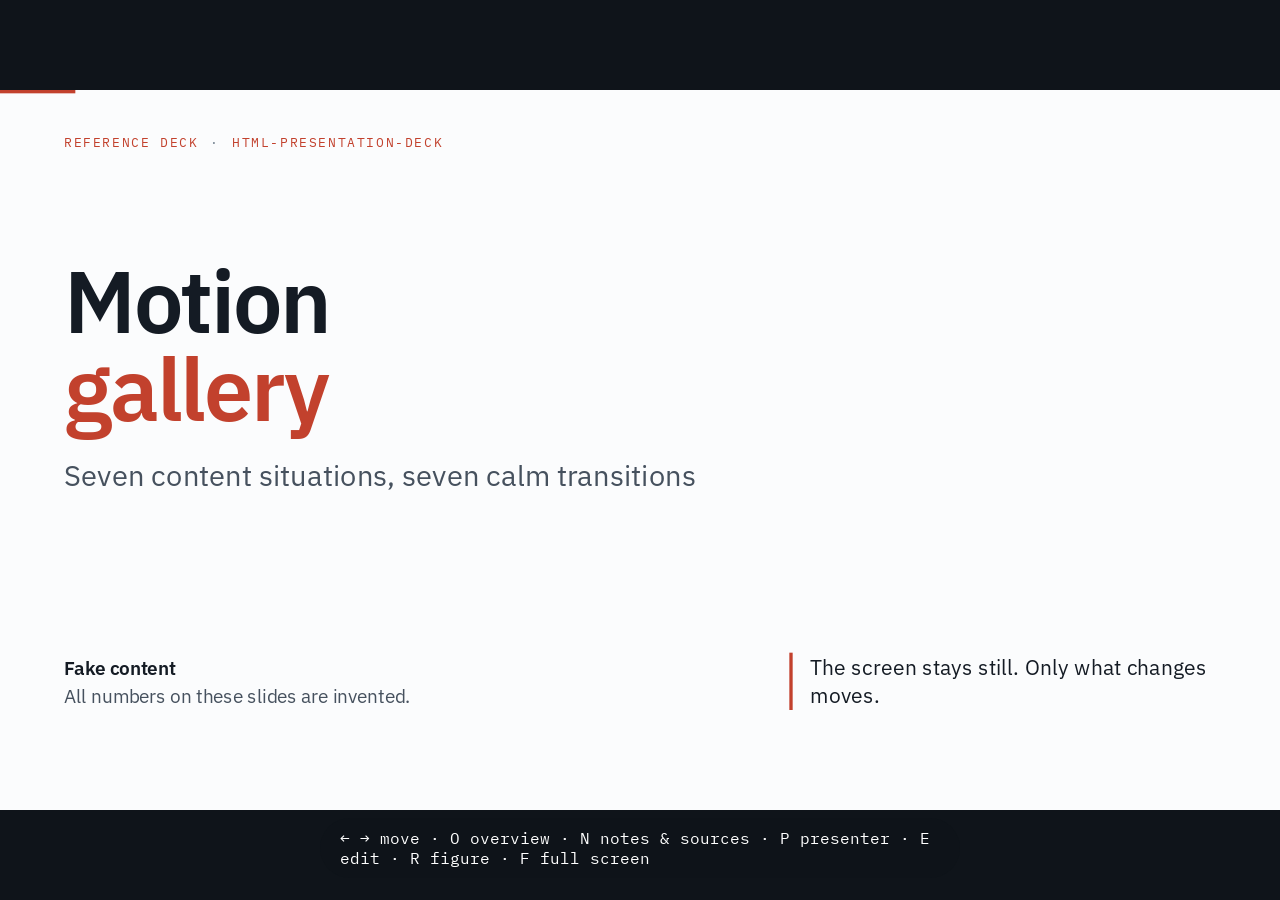
==== assets/gallery/index.html @ 7a429f22 "feat: html-presentation-deck skill" ====
<title>Motion Gallery</title>
<link rel="preconnect" href="https://fonts.googleapis.com">
<link rel="stylesheet" href="https://fonts.googleapis.com/css2?family=Barlow+Condensed:wght@500;600&amp;family=IBM+Plex+Mono:wght@400;500&amp;family=IBM+Plex+Sans:wght@400;500;600;700&amp;display=swap">
<style>
/* Base: tokens, the fixed 1920 × 1080 stage, slide chrome and the house components.
   Colours and fonts are tokens on :root. deck.config.json "tokens" overrides them (domain colours d1–d4). */
:root{
  --paper:#fbfcfd; --ink:#141b24; --ink2:#46515e; --ink3:#7a8794;
  --rule:#d9dfe5; --tint:#f0f3f6; --tint2:#e6ebf0;
  --accent:#c2412d; --accent-soft:#fbe9e5;     /* our work and key messages */
  --amber:#9a5b00; --amber-soft:#f7ebd3;       /* opportunity */
  --ok:#2c7a4b; --ground:#0f141a;
  --d1:#2f67a6; --d2:#6b4aa8; --d3:#d9691c; --d4:#6b7785;   /* domain colours, renamed per deck */
  --academic:var(--d1);
  --sans:"IBM Plex Sans","Helvetica Neue",Arial,"PingFang SC","Microsoft YaHei","Noto Sans SC",sans-serif;
  --mono:"IBM Plex Mono",ui-monospace,Menlo,monospace;
  --num:"Barlow Condensed","IBM Plex Sans",Arial,sans-serif;
  color-scheme:light;
}
*{box-sizing:border-box}
html,body{height:100%;margin:0;padding:0}
body{background:var(--ground);color:var(--ink);font-family:var(--sans);overflow:hidden}
button{font:inherit;color:inherit}
:focus-visible{outline:3px solid var(--accent);outline-offset:2px}
p{margin:0}

#viewport{position:fixed;inset:0;display:flex;flex-direction:row}
#stageWrap{position:relative;flex:1 1 auto;min-width:0;min-height:0;overflow:hidden}
#stage{position:absolute;left:0;top:0;width:1920px;height:1080px;background:var(--paper);transform-origin:0 0;overflow:hidden}

/* ---------- slide chrome: kick, title, sub, body, footer ---------- */
.slide{position:absolute;inset:0;padding:64px 96px 0;display:none;flex-direction:column}
.slide.on{display:flex}
.kick{font-family:var(--mono);font-size:20px;letter-spacing:.12em;text-transform:uppercase;color:var(--accent);display:flex;gap:18px;align-items:center;height:28px}
.kick i{font-style:normal;color:var(--ink3)}
.pg{position:absolute;right:96px;top:64px;font-family:var(--mono);font-size:20px;color:var(--ink3);letter-spacing:.06em}
h2.ttl{font-size:60px;line-height:1.08;font-weight:600;letter-spacing:-.012em;margin:18px 0 0;max-width:1560px;text-wrap:balance}
.sub{font-size:28px;line-height:1.4;color:var(--ink2);margin:14px 0 0;max-width:1500px}
.body{flex:1 1 auto;min-height:0;position:relative;margin-top:28px;margin-bottom:84px}
.body.with-take{margin-bottom:220px}
.src{position:absolute;left:96px;right:96px;bottom:34px;font-family:var(--mono);font-size:16px;line-height:1.45;color:var(--ink3);display:flex;gap:10px 18px;flex-wrap:wrap;align-items:baseline}
.src b{font-weight:500;color:var(--ink2)}
.progress{position:absolute;left:0;top:0;height:5px;background:var(--accent);width:0;transition:width .25s}

/* evidence tags: p primary, a academic, m media or company claim, i inference, v to verify, n internal */
.ev{font-family:var(--mono);font-size:14px;letter-spacing:.04em;text-transform:uppercase;padding:1px 8px;border:1.5px solid currentColor;border-radius:99px;white-space:nowrap}
.ev.p{color:var(--ink)} .ev.a{color:var(--academic)} .ev.m{color:var(--ink3)} .ev.i{color:var(--ink2);border-style:dashed} .ev.v{color:var(--amber)} .ev.n{color:var(--ink3);border-style:dotted}

/* ---------- type helpers ---------- */
.t-mono{font-family:var(--mono)}
.num{font-family:var(--num);font-weight:600;font-variant-numeric:tabular-nums}
.hl{color:var(--accent)}
.mut{color:var(--ink2)}
.lead{font-size:32px;line-height:1.38}
.body-l{font-size:28px;line-height:1.4}
.body-m{font-size:24px;line-height:1.42}
.body-s{font-size:21px;line-height:1.4}
.label{font-family:var(--mono);font-size:17px;letter-spacing:.1em;text-transform:uppercase;color:var(--ink3)}
.ste{margin:6px 0 0;padding-left:1.15em;font-size:24px;line-height:1.32;display:flex;flex-direction:column;gap:6px}
.ste li::marker{color:var(--ink3)}

/* ---------- simple blocks ---------- */
.card{background:#fff;border:1.5px solid var(--rule);border-radius:10px;padding:24px 28px}
.card.flat{background:var(--tint);border-color:transparent}
.gapnote{border:2px dashed var(--accent);background:var(--accent-soft);border-radius:10px;padding:16px 24px;font-size:23px;line-height:1.4}
.gapnote b{color:var(--accent);font-family:var(--mono);font-size:17px;letter-spacing:.1em;text-transform:uppercase;margin-right:12px}
.pill{display:inline-block;font-family:var(--mono);font-size:16px;letter-spacing:.06em;padding:3px 12px;border-radius:99px;background:var(--tint2);color:var(--ink2);white-space:nowrap}
.pill.red{background:var(--accent-soft);color:var(--accent)}
.grid2{display:grid;grid-template-columns:1fr 1fr;gap:32px}
.grid3{display:grid;grid-template-columns:repeat(3,1fr);gap:28px}
.fill{height:100%}

/* ---------- title slide ---------- */
.s-title{padding-top:0}
.s-title .kick{position:absolute;left:96px;top:64px}
.s-title .main{position:absolute;left:96px;top:250px;width:1500px}
.s-title h1{font-size:132px;line-height:1.0;font-weight:600;letter-spacing:-.025em;margin:0}
.s-title h1 span{color:var(--accent)}
.s-title .tag{font-size:44px;line-height:1.25;color:var(--ink2);margin-top:36px;max-width:1300px}
.s-title .who{position:absolute;left:96px;bottom:150px;font-size:28px;line-height:1.5}
.s-title .who b{font-weight:600}
.s-title .pull{position:absolute;right:96px;bottom:150px;width:640px;font-size:32px;line-height:1.35;border-left:5px solid var(--accent);padding-left:26px}

/* ---------- argument + route (slide 2 pattern) ---------- */
.argue{width:830px}
.argue ol{margin:0;padding:0;display:flex;flex-direction:column;gap:56px}
.argue li{list-style:none;display:grid;grid-template-columns:70px 1fr;gap:22px;align-items:start;font-size:40px;line-height:1.3}
.argue .n{font-family:var(--num);font-size:84px;font-weight:600;line-height:.9;color:var(--accent)}
.route{position:absolute;right:0;top:0;width:800px;display:flex;flex-direction:column;gap:18px}
.grp{position:relative;border-left:2px solid var(--rule)}
.grp .g-l{position:absolute;left:30px;top:-2px;font-family:var(--mono);font-size:15px;letter-spacing:.14em;text-transform:uppercase;color:var(--ink3)}
.act{position:relative;padding:10px 0 10px 30px}
.grp .g-l + .act{padding-top:28px}
.act::before{content:"";position:absolute;left:-9px;top:20px;width:16px;height:16px;border-radius:50%;background:var(--paper);border:3px solid var(--ink)}
.grp .g-l + .act::before{top:38px}
.act .a-h{font-size:32px;font-weight:600;display:flex;gap:16px;align-items:baseline}
.act .a-h em{font-style:normal;font-family:var(--mono);font-size:18px;color:var(--ink3);letter-spacing:.06em;font-weight:400}
.act .a-d{font-size:23px;color:var(--ink2);margin-top:4px;line-height:1.35}
.grp.our{border-left:4px solid var(--accent)}
.grp.our .g-l{color:var(--accent)}
.grp.our .act::before{left:-11px;border-color:var(--accent);background:var(--accent)}

/* ---------- embed frames ---------- */
.frame{position:absolute;inset:0;border:1.5px solid var(--rule);border-radius:10px;overflow:hidden;background:#fff}
.frame iframe{width:100%;height:100%;border:0;display:block;background:#fff}
.frame .loading{position:absolute;inset:0;display:grid;place-items:center;font-family:var(--mono);font-size:22px;color:var(--ink3)}
.frame .loading a{color:var(--accent)}
.tabs{display:flex;border:1.5px solid var(--ink);border-radius:8px;overflow:hidden;width:max-content}
.tabs button{background:transparent;border:0;padding:8px 22px;font-size:21px;cursor:pointer}
.tabs button[aria-pressed="true"]{background:var(--ink);color:#fff}

/* ---------- columns and break cards: finding (white) above our work (red) ---------- */
.brk{width:44px;height:44px;border-radius:50%;background:var(--accent);color:#fff;font-weight:600;font-size:26px;display:inline-grid;place-items:center;flex:none;font-family:var(--sans)}
.col{background:#fff;border:1.5px solid var(--rule);border-radius:12px;padding:30px 32px;display:flex;flex-direction:column;gap:18px}
.col h3{margin:0;font-size:38px;font-weight:600;display:flex;gap:16px;align-items:center}
.bk{display:flex;flex-direction:column;border-radius:12px;overflow:hidden;border:1.5px solid var(--rule);background:#fff;min-height:0}
.bk-top{padding:24px 28px;flex:1 1 auto;display:flex;flex-direction:column;gap:14px}
.bk-top h3{margin:0;font-size:38px;font-weight:600;display:flex;gap:16px;align-items:center}
.bk-top p{font-size:26px;line-height:1.36}
.bk-top p.mut{font-size:23px}
.bk-our{padding:20px 28px 24px;background:var(--accent-soft);border-top:3px solid var(--accent);display:flex;flex-direction:column;gap:8px}
.bk-our .tag{font-family:var(--mono);font-size:17px;letter-spacing:.12em;text-transform:uppercase;color:var(--accent);font-weight:500}
.bk-our h4{margin:0;font-size:32px;font-weight:600;line-height:1.15}
.bk-our p{font-size:25px;line-height:1.35}
.bk.main{border:3px solid var(--accent)}
.bk.main .bk-our{background:var(--accent);color:#fff}
.bk.main .bk-our .tag{color:#ffd6cc}
.bk.opp .bk-our{background:var(--amber-soft);border-top-color:var(--amber)}
.bk.opp .bk-our .tag{color:var(--amber)}

/* ---------- Motivation / Measures / Opportunity cards ---------- */
.qd{display:grid;grid-template-columns:810px 1fr;gap:36px}
.qd-left,.qd-right{display:flex;flex-direction:column;gap:14px;min-width:0}
.ly{display:grid;grid-template-columns:170px 1fr;border-radius:12px;overflow:hidden;border:1.5px solid var(--rule)}
.ly-h{padding:16px 18px;font-family:var(--mono);font-size:19px;letter-spacing:.12em;text-transform:uppercase;font-weight:500;display:flex;flex-direction:column;justify-content:center;gap:8px;line-height:1.2}
.ly-h small{font-size:13px;letter-spacing:.1em;background:#fff;color:var(--accent);border-radius:99px;padding:2px 9px;width:max-content}
.ly-c{padding:12px 22px;font-size:24px;line-height:1.3}
.ly-c ul,.ly-c ol{margin:0;padding-left:1.15em;display:flex;flex-direction:column;gap:7px}
.ly-c li::marker{color:var(--ink3)}
.ly.mot .ly-h{background:var(--ink2);color:#fff}
.ly.mot .ly-c{background:#fff}
.ly.mea{border:3px solid var(--accent);flex:1.25}
.ly.mea .ly-h{background:var(--accent);color:#fff}
.ly.mea .ly-c{background:var(--accent-soft)}
.ly.mea .ly-c li::marker{color:var(--accent);font-weight:700}
.ly.opp .ly-h{background:var(--amber);color:#fff}
.ly.opp .ly-c{background:var(--amber-soft)}
.ly.mot,.ly.opp{flex:1}
.inf{font-style:normal;font-family:var(--mono);font-size:14px;color:var(--ink3);border:1.5px dashed var(--ink3);border-radius:99px;padding:0 8px;margin-left:4px;white-space:nowrap}

/* ---------- chain and timeline ---------- */
.chain{display:flex;align-items:stretch;gap:8px}
.chain span{flex:1;background:#fff;border:2px solid var(--ink);border-radius:10px;padding:8px 12px;font-size:21px;font-weight:600;line-height:1.2;display:flex;flex-direction:column;justify-content:center;text-align:center}
.chain span small{display:block;font-size:15px;font-weight:400;color:var(--ink2);margin-top:3px;font-family:var(--mono)}
.chain span.hot{border-color:var(--accent);background:var(--accent-soft)}
.chain i{font-style:normal;align-self:center;font-size:28px;color:var(--ink2)}
.tline{position:relative;display:grid;grid-template-columns:repeat(4,1fr);gap:24px;padding-top:30px}
.tline::before{content:"";position:absolute;left:0;right:0;top:11px;height:4px;background:var(--rule)}
.tl-i{position:relative;font-size:22px;line-height:1.3;color:var(--ink2)}
.tl-i::before{content:"";position:absolute;left:0;top:-27px;width:20px;height:20px;border-radius:50%;background:#fff;border:4px solid var(--ink)}
.tl-i b{display:block;font-family:var(--num);font-size:34px;font-weight:600;color:var(--ink);line-height:1.1;margin-bottom:2px}
.tl-i.hot::before{background:var(--accent);border-color:var(--accent)}
.tl-i.hot b{color:var(--accent)}

/* ---------- conclusion callout: large type on a light red field, never a dark bar ---------- */
.take{position:absolute;left:96px;right:96px;bottom:78px;display:grid;grid-template-columns:190px 1fr;gap:30px;align-items:center;background:var(--accent-soft);border-left:12px solid var(--accent);border-radius:0 14px 14px 0;padding:20px 40px 22px 34px;z-index:3}
.take .tk-l{font-family:var(--mono);font-size:19px;letter-spacing:.12em;text-transform:uppercase;color:var(--accent);font-weight:500;line-height:1.3}
.take p{font-size:39px;line-height:1.24;font-weight:600;color:var(--ink);letter-spacing:-.005em}
.take p b{color:var(--accent);font-weight:700}
.take .tk-s{display:block;font-size:25px;font-weight:400;color:var(--ink2);margin-top:6px;line-height:1.3}

/* ---------- SVG text: an inherited default, so fill and font-family attributes on elements still win ---------- */
svg{font-family:var(--sans);fill:var(--ink)}
svg .m{font-family:var(--mono)}
svg .mut{fill:var(--ink2)} svg .mut3{fill:var(--ink3)}

/* ---------- part header: the band an overview card turns into (morph), on each slide of a series ---------- */
.part-head{display:flex;align-items:center;gap:22px;margin-top:18px;padding:16px 26px;border-radius:12px;background:var(--accent);color:#fff;max-width:1560px}
.part-head b{font-family:var(--num);font-size:56px;line-height:1;font-weight:600}
.part-head span{font-size:40px;line-height:1.15;font-weight:600}
.part-head.opp{background:var(--amber)}
.done-chip{display:inline-block;font-family:var(--mono);font-size:16px;letter-spacing:.06em;background:var(--ok);color:#fff;border-radius:99px;padding:4px 14px;width:max-content}

:root{--d1:#2f67a6;--d2:#6b4aa8;--d3:#d9691c;--d4:#6b7785;}
/* Chrome outside the slides: toolbar, notes and sources panel, reference-figure viewer, overview, key hint. */
.dctl{position:fixed;right:18px;bottom:14px;display:flex;gap:6px;opacity:.0;transition:opacity .2s;z-index:50}
body:hover .dctl,.dctl:focus-within{opacity:.9}
body:has(#notes.open) .dctl{right:calc(min(560px,42vw) + 18px)}
.dctl button{white-space:nowrap;background:rgba(15,20,26,.86);color:#fff;border:1px solid rgba(255,255,255,.25);border-radius:8px;padding:7px 12px;font-size:15px;font-family:var(--mono);cursor:pointer}
.dctl button:hover{background:#000}
/* Notes and sources panel: docked on the right, the stage shrinks to fit */
#notes{flex:0 0 auto;width:0;overflow:hidden;background:#10161d;color:#e8edf2}
#notes.open{width:min(560px,42vw);border-left:3px solid var(--accent)}
#notes .in{width:min(560px,42vw);height:100%;overflow:auto;padding:22px 26px 32px;font-size:16px;line-height:1.5}
.np-h{display:flex;gap:14px;justify-content:space-between;align-items:flex-start}
.np-t{display:flex;flex-direction:column;gap:6px;min-width:0}
.np-n{font-family:var(--mono);font-size:13px;letter-spacing:.12em;color:#ff9b88}
.np-t b{font-size:20px;line-height:1.3;font-weight:600;color:#fff}
.np-x{flex:none;background:transparent;border:1px solid #3a4856;border-radius:8px;color:#c5d0da;font:inherit;font-size:13px;padding:4px 10px;cursor:pointer}
.np-x:hover{border-color:#8fa0b0;color:#fff}
.np-meta{font-family:var(--mono);font-size:13px;color:#9fb0c0;margin:10px 0 4px}
.np-sec{font-family:var(--mono);font-size:12px;font-weight:500;letter-spacing:.16em;text-transform:uppercase;color:#9fb0c0;margin:24px 0 8px;display:flex;align-items:center;gap:10px}
.np-sec:after{content:"";flex:1;height:1px;background:#26313c}
.np-say{margin:16px 0 0;padding:12px 16px 12px 18px;background:#2a1a18;border-left:4px solid var(--accent);border-radius:0 10px 10px 0}
.np-say.land{margin-top:18px}
.np-lab{font-family:var(--mono);font-size:12px;letter-spacing:.16em;text-transform:uppercase;color:#ff9b88}
.np-say p{margin:4px 0 0;font-size:19px;line-height:1.45;color:#ffe3dd;font-weight:500}
.np-cue,.np-lim,.np-src{margin:0;padding:0;list-style:none}
.np-cue li{position:relative;padding:0 0 8px 20px}
.np-cue li:before{content:"";position:absolute;left:3px;top:.62em;width:6px;height:6px;border-radius:50%;background:#5f7080}
.np-lim li,.np-src li{display:grid;grid-template-columns:128px 1fr;gap:10px;align-items:baseline;padding:0 0 9px}
.np-ev{display:inline-block;justify-self:start;font-family:var(--mono);font-size:11px;letter-spacing:.06em;text-transform:uppercase;padding:1px 8px;border:1.5px solid currentColor;border-radius:99px;white-space:nowrap;color:#e8edf2}
.np-ev.m{color:#9fb0c0} .np-ev.i{color:#c5d0da;border-style:dashed} .np-ev.v{color:#f0b45a} .np-ev.a{color:#7fb2ea} .np-ev.n{color:#9fb0c0;border-style:dotted}
.np-st{display:flex;flex-direction:column;gap:1px}
.np-st a{color:#fff;text-decoration:underline;text-decoration-color:#5f7080;text-underline-offset:3px}
.np-st a:hover{text-decoration-color:var(--accent);color:#ffd9d1}
.np-st a:after{content:" ↗";color:#9fb0c0;font-size:.9em}
.np-st small{font-size:13px;color:#9fb0c0}
.np-nolink{color:#e8edf2}
.np-figs{display:grid;gap:8px}
.np-fig{display:flex;gap:12px;align-items:center;text-align:left;background:#18212b;border:1px solid #2c3743;border-radius:10px;color:#fff;padding:10px 14px;cursor:pointer;font:inherit}
.np-fig:hover{border-color:var(--accent);background:#1f2a36}
.np-fi{flex:none;width:34px;height:34px;display:grid;place-items:center;border-radius:8px;background:#2a1a18;color:#ff9b88;font-size:18px}
.np-ft{display:flex;flex-direction:column;gap:1px;min-width:0}
.np-ft b{font-weight:600;font-size:16px}
.np-ft small{font-size:13px;color:#9fb0c0}
.np-none{margin:0;color:#9fb0c0;font-size:15px}
.np-keys{margin:26px 0 0;font-family:var(--mono);font-size:12px;color:#7d8e9e;line-height:1.7}
@media (max-width:900px){#notes.open{position:fixed;top:0;right:0;bottom:0;width:min(94vw,520px);z-index:70} #notes .in{width:100%}}

/* Reference-figure viewer */
#viewer{position:fixed;inset:0;z-index:90;background:rgba(10,14,19,.975);display:flex;flex-direction:column}
#viewer[hidden]{display:none}
.vw-bar{flex:none;display:flex;justify-content:space-between;align-items:center;gap:20px;padding:12px 22px;border-bottom:1px solid #26313c;color:#e8edf2}
.vw-t{display:flex;flex-wrap:wrap;gap:4px 16px;align-items:baseline;min-width:0}
.vw-k{font-family:var(--mono);font-size:12px;letter-spacing:.16em;text-transform:uppercase;color:#ff9b88}
.vw-name{font-size:19px;font-weight:600;color:#fff}
.vw-desc{font-size:14px;color:#9fb0c0}
.vw-btns{display:flex;gap:8px;align-items:center;flex:none}
.vw-btns button,.vw-open{background:transparent;border:1px solid #3a4856;border-radius:8px;color:#c5d0da;font:inherit;font-size:14px;padding:5px 12px;cursor:pointer;text-decoration:none}
.vw-btns button:hover,.vw-open:hover{border-color:#8fa0b0;color:#fff}
.vw-btns [hidden]{display:none}
.vw-n{font-family:var(--mono);font-size:13px;color:#9fb0c0;min-width:42px;text-align:center}
.vw-stage{flex:1 1 auto;min-height:0;display:grid;place-items:center;overflow:hidden;padding:20px}
.vw-card{position:relative;background:#fff;border-radius:12px;overflow:hidden;color:var(--ink)}
.vw-card.embed{width:100%;height:100%}
.vw-fig{width:1200px;padding:32px 36px 28px;background:#fff;color:var(--ink);font-family:var(--sans)}
.vw-fig svg{display:block;font-family:var(--sans)}
.vw-fig svg .m{font-family:var(--mono)}
.vw-fig svg .num{font-family:var(--num)}
.vw-miss{padding:40px;font-size:20px;color:var(--ink2)}
/* backup table figure */
.fig-html{display:flex;flex-direction:column;gap:18px}
.fh-top{display:flex;gap:18px;align-items:center}
.fh-sub{font-family:var(--mono);font-size:16px;color:var(--ink3)}
.ptab{width:100%;border-collapse:collapse;font-size:20px;line-height:1.4}
.ptab th,.ptab td{text-align:left;vertical-align:top;padding:12px 14px;border-bottom:1.5px solid var(--rule)}
.ptab thead th{font-family:var(--mono);font-size:15px;font-weight:500;letter-spacing:.1em;text-transform:uppercase;color:var(--ink3);border-bottom:2px solid var(--ink)}
.ptab tbody th{font-weight:600;white-space:nowrap;width:210px}


.ptab tbody tr:last-child th,.ptab tbody tr:last-child td{border-bottom:0}

#overview{position:fixed;inset:0;background:rgba(15,20,26,.97);z-index:80;display:none;overflow:auto;padding:40px 56px}
#overview.open{display:block}
#overview h3{font-family:var(--mono);color:#9fb0c0;font-weight:400;font-size:15px;letter-spacing:.12em;text-transform:uppercase;margin:0 0 18px}
#overview .grid{display:grid;grid-template-columns:repeat(auto-fill,minmax(300px,1fr));gap:14px}
#overview button{text-align:left;background:#18212b;border:1px solid #2c3743;border-radius:10px;color:#fff;padding:14px 16px;cursor:pointer;display:grid;gap:6px;min-height:118px;align-content:start}
#overview button:hover,#overview button.cur{border-color:var(--accent);background:#1f2a36}
#overview .n{font-family:var(--num);font-size:30px;color:#ff9b88;line-height:1}
#overview .a{font-family:var(--mono);font-size:13px;color:#9fb0c0;letter-spacing:.08em;text-transform:uppercase}
#overview .t{font-size:17px;line-height:1.3}
#overview .f{font-family:var(--mono);font-size:12px;letter-spacing:.08em;color:#ff9b88;margin-top:2px}
#hint{position:fixed;left:50%;bottom:22px;transform:translateX(-50%);background:rgba(15,20,26,.92);color:#fff;font-family:var(--mono);font-size:16px;padding:10px 20px;border-radius:99px;z-index:60;transition:opacity .6s;pointer-events:none}

@media (prefers-reduced-motion:reduce){.progress,.dctl{transition:none}}

/* Edit mode (editor.js): words only, the layout stays */
body.editing [contenteditable]{outline:1.5px dashed rgba(194,65,45,.45);outline-offset:3px;cursor:text;border-radius:2px}
body.editing [contenteditable]:hover{outline-color:var(--accent)}
body.editing [contenteditable]:focus{outline:2.5px solid var(--accent);background:rgba(255,255,255,.75)}
body.editing #notes [contenteditable]{outline-color:rgba(255,155,136,.45)}
body.editing #notes [contenteditable]:focus{outline-color:#ff9b88;background:rgba(255,255,255,.06)}
body.editing text[data-eid]{cursor:text}
body.editing text[data-eid]:hover{text-decoration:underline dashed;fill:var(--accent)}
body.editing .edited{box-shadow:inset 0 -4px 0 rgba(154,91,0,.35)}
body.editing text.edited{text-decoration:underline}
#edbar{position:fixed;left:50%;top:12px;transform:translateX(-50%);z-index:95;display:flex;gap:12px;align-items:center;background:rgba(15,20,26,.94);color:#fff;font-family:var(--mono);font-size:14px;padding:8px 10px 8px 18px;border-radius:99px;border:1.5px solid var(--accent)}
#edbar[hidden]{display:none}
#edbar b{color:#ff9b88;font-weight:500;letter-spacing:.1em;text-transform:uppercase}
#edbar .ed-where{color:#9fb0c0}
#edbar button{background:transparent;border:1px solid #3a4856;border-radius:99px;color:#e8edf2;font:inherit;padding:4px 12px;cursor:pointer}
#edbar button:hover{border-color:#8fa0b0}
#edbar button[hidden]{display:none}
#edbar .ed-done{background:var(--accent);border-color:var(--accent)}
.ed-svg{position:fixed;z-index:96;font:16px var(--sans);padding:6px 8px;border:2px solid var(--accent);border-radius:6px;background:#fff;color:var(--ink);box-shadow:0 8px 24px rgba(0,0,0,.2)}

/* Motion: builds (anim.js), zoom details (anim.js) and the camera tour (tour.js). */

/* ---------- builds: an element with data-b="n" is hidden until step n; .b-instant skips the motion ---------- */
.has-b [data-b]{transition:opacity .5s ease,transform .6s cubic-bezier(.2,.7,.2,1);transition-delay:var(--d,0s)}
.has-b [data-b]:not(.in){opacity:0;transform:translateY(28px);pointer-events:none}
.has-b [data-b][data-fx=left]:not(.in){transform:translateX(-70px)}
.has-b [data-b][data-fx=right]:not(.in){transform:translateX(70px)}
.has-b [data-b][data-fx=push]:not(.in){transform:translateY(90px)}
.has-b [data-b][data-fx=zoom]:not(.in){transform:scale(.9)}
.has-b [data-b][data-fx=fade]:not(.in){transform:none}
.b-instant [data-b],.b-instant [data-b] *,.b-instant *::before,.b-instant *::after{transition:none!important}
.bdots{position:absolute;right:96px;top:100px;display:flex;gap:8px}
.bdots i{width:11px;height:11px;border-radius:50%;border:2px solid var(--ink3)}
.bdots i.on{background:var(--accent);border-color:var(--accent)}
/* Children of a build enter one after another: put class "stagger" on the build element. */
.has-b .stagger>*{transition:opacity .35s ease,transform .4s ease}
.has-b .stagger:not(.in)>*{opacity:0;transform:translateX(-18px)}
.stagger>:nth-child(1){transition-delay:.2s} .stagger>:nth-child(2){transition-delay:.35s} .stagger>:nth-child(3){transition-delay:.5s}
.stagger>:nth-child(4){transition-delay:.65s} .stagger>:nth-child(5){transition-delay:.8s} .stagger>:nth-child(6){transition-delay:.95s}

/* ---------- zoom details: data-zoom="templateId" on a card opens the template in a card that grows out of it ---------- */
[data-zoom]{position:relative;cursor:zoom-in;transition:border-color .2s,transform .2s}
[data-zoom]:hover{transform:translateY(-3px)}
.zchip{position:absolute;right:18px;top:18px;font-family:var(--mono);font-size:15px;letter-spacing:.08em;text-transform:uppercase;color:var(--ink3);border:1.5px solid var(--rule);border-radius:99px;padding:2px 10px;background:#fff}
[data-zoom]:hover .zchip{color:var(--accent);border-color:var(--accent)}
.zl{position:absolute;inset:0;z-index:40}
.zl-bg{position:absolute;inset:0;background:rgba(251,252,253,.84);opacity:0;transition:opacity .35s}
.zl.open .zl-bg{opacity:1}
.zl-card{position:absolute;background:#fff;border:3px solid var(--accent);border-radius:16px;overflow:hidden;transform-origin:0 0;transition:transform .5s cubic-bezier(.2,.7,.2,1);box-shadow:0 30px 90px rgba(20,27,36,.18)}
.zl-in{position:relative;height:100%;opacity:0;transition:opacity .2s}
.zl.open .zl-in{opacity:1;transition:opacity .3s .28s}
.zl-x{position:absolute;right:28px;top:26px;font-family:var(--mono);font-size:17px;background:#fff;border:1.5px solid var(--ink3);border-radius:8px;padding:5px 14px;cursor:pointer;color:var(--ink2)}
.zl-x:hover{border-color:var(--ink);color:var(--ink)}
/* the detail page inside the card */
.zd{height:100%;display:flex;flex-direction:column;gap:26px;padding:36px 48px 32px}
.zd-h{display:flex;align-items:center;gap:20px;padding-right:180px}
.zd-h h3{margin:0;font-size:44px;font-weight:600;letter-spacing:-.01em}
.zd-g{display:grid;grid-template-columns:1fr 1fr 1.1fr;gap:22px;flex:1 1 auto;min-height:0}
.zd-g>div{border-radius:12px;border:1.5px solid var(--rule);padding:18px 22px;display:flex;flex-direction:column;gap:10px}
.zd-g p{font-size:26px;line-height:1.36}
.zd-g .miss{border:2px dashed var(--accent)}
.zd-g .our{background:var(--accent-soft);border:2px solid var(--accent)}
.zd-g .our.opp{background:var(--amber-soft);border-color:var(--amber)}
.zt{font-family:var(--mono);font-size:16px;letter-spacing:.12em;text-transform:uppercase;color:var(--ink3);font-weight:500}
.zd-g .miss .zt,.zd-g .our .zt{color:var(--accent)} .zd-g .our.opp .zt{color:var(--amber)}
.zd-f{display:flex;align-items:center;gap:14px;font-family:var(--mono);font-size:16px;color:var(--ink3)}
.zgo{margin-left:auto;font-family:var(--sans);font-size:21px;font-weight:600;background:var(--ink);color:#fff;border:0;border-radius:10px;padding:10px 20px;cursor:pointer;text-decoration:none}
.zgo:hover{background:var(--accent)}

/* ---------- slide transitions (transition.js): both slides stay shown while they cross ---------- */
.slide.tr-leave{display:flex;z-index:1;pointer-events:none}
.slide.tr-enter{z-index:2}

/* ---------- spotlight: data-spot="n" is lit at step n, its siblings dim ---------- */
[data-spot]{transition:opacity .35s ease,filter .35s ease,transform .35s cubic-bezier(.2,.7,.2,1),box-shadow .35s ease}
.spot-dim{opacity:.32;filter:grayscale(.7)}
.spot-on{transform:translateY(-6px);box-shadow:0 0 0 4px var(--accent),0 18px 40px rgba(20,27,36,.12)}
.b-instant [data-spot]{transition:none!important}

/* ---------- progress strip on the slides of a series (data-strip) ---------- */
.strip{position:absolute;top:60px;right:200px;display:flex;gap:6px;margin:0;padding:0;list-style:none;font-family:var(--mono);font-size:16px;letter-spacing:.04em}
.strip li{padding:4px 12px;border-radius:99px;border:1.5px solid var(--rule);color:var(--ink3);background:#fff;white-space:nowrap}
.strip li.done{color:var(--ok);border-color:var(--ok)}
.strip li.done::before{content:"✓ "}
.strip li.now{background:var(--accent);border-color:var(--accent);color:#fff}

/* ---------- camera tour (legacy, it can make people dizzy): an overview slide with data-tour; items data-tour-to ---------- */
.slide.cam{display:flex;will-change:transform,opacity}
.slide.cam-in{background:var(--paper);box-shadow:0 0 0 7px var(--accent);border-radius:6px}
[data-tour-to]{position:relative;transition:opacity .45s ease,box-shadow .45s ease}
.slide[data-tour]:not(.t-all) [data-tour-to].t-done{opacity:.45}
[data-tour-to].t-done::after{content:"✓ Covered";position:absolute;top:-16px;right:20px;font-family:var(--mono);font-size:16px;letter-spacing:.06em;background:var(--ok);color:#fff;border-radius:99px;padding:4px 14px}
[data-tour-to].t-next{box-shadow:0 0 0 4px var(--accent);animation:tpulse 1.4s ease-in-out infinite}
[data-tour-to].t-next::after{content:"Next";position:absolute;top:-16px;right:20px;font-family:var(--mono);font-size:16px;letter-spacing:.06em;background:var(--accent);color:#fff;border-radius:99px;padding:4px 14px}
@keyframes tpulse{50%{box-shadow:0 0 0 10px rgba(194,65,45,.25)}}

@media (prefers-reduced-motion:reduce){
  [data-spot]{transition:none!important}
  .has-b [data-b],.has-b [data-b] *,.zl-card,.zl-bg,.zl-in{transition:none!important}
  [data-tour-to].t-next{animation:none}
}

/* Motion gallery: slide-specific styles (prefix gx-). */
.gx-index{display:flex;flex-direction:column;gap:10px}
.gx-row{display:grid;grid-template-columns:56px 1fr 1fr 150px;gap:20px;align-items:center;padding:12px 20px;background:#fff;border:1.5px solid var(--rule);border-radius:10px}
.gx-row b{font-family:var(--num);font-size:40px;color:var(--accent);line-height:1}
.gx-row span{font-size:25px;font-weight:600;line-height:1.25}
.gx-row em{font-style:normal;font-size:22px;color:var(--ink2);line-height:1.3}
.gx-row small{font-family:var(--mono);font-size:16px;color:var(--ink3);text-align:right}
.gx-path{display:block;margin-top:20px}
.gx-steps{display:grid;grid-template-columns:repeat(5,1fr);gap:20px}
.gx-steps .card{display:flex;flex-direction:column;gap:12px;min-height:220px}
.gx-steps .num{font-size:64px;color:var(--accent);line-height:1}
.gx-steps p{font-size:28px;line-height:1.25;font-weight:600}
.gx-bars{position:absolute;inset:0 0 50px;display:flex;align-items:flex-end;justify-content:space-around;border-bottom:3px solid var(--ink)}
.gx-c{display:flex;flex-direction:column;align-items:center;gap:10px;width:200px;position:relative}
.gx-v{font-family:var(--num);font-size:44px;font-weight:600;line-height:1}
.gx-b{display:block;width:120px;background:var(--d1);border-radius:6px 6px 0 0}
.gx-b.hot{background:var(--accent)}
.gx-l{position:absolute;top:100%;margin-top:14px;font-size:22px;color:var(--ink2);white-space:nowrap}
.gx-act{position:absolute;left:96px;top:330px;display:flex;flex-direction:column;gap:10px}
.gx-act b{font-family:var(--mono);font-size:28px;letter-spacing:.14em;text-transform:uppercase;color:var(--accent);font-weight:500}
.gx-act span{font-size:120px;font-weight:600;letter-spacing:-.02em;line-height:1}

</style>
<div id="viewport">
  <div id="stageWrap">
    <div id="stage">
      <div class="progress"></div>
<!-- Motion gallery: seven content situations, each with the calm transition that suits it.
     All numbers are fake. Press → through it; the kick line of each slide names the situation and the effect. -->

<!-- ===================== 1 · TITLE ===================== -->
<section class="slide s-title on" data-title="Motion gallery" data-act="Opening" data-time="0.5">
  <div class="kick" data-eid="s1-1">Reference deck<i>·</i>html-presentation-deck</div>
  <div class="main">
    <h1 data-eid="s1-2">Motion<br><span>gallery</span></h1>
    <p class="tag" data-eid="s1-3">Seven content situations, seven calm transitions</p>
  </div>
  <div class="who"><b data-eid="s1-4">Fake content</b><br><span class="mut" data-eid="s1-5">All numbers on these slides are invented.</span></div>
  <div class="pull" data-eid="s1-6">The screen stays still. Only what changes moves.</div>
</section>

<!-- ===================== 2 · INDEX ===================== -->
<section class="slide" data-title="Which effect for which situation" data-act="Opening" data-time="1">
  <div class="kick" data-eid="s2-1">Index</div>
  <h2 class="ttl" data-eid="s2-2">Pick the effect from the content, not from taste</h2>
  <div class="body">
    <div class="gx-index">
      <div class="gx-row"><b data-eid="s2-3">1</b><span data-eid="s2-4">An overview, then one slide per part</span><em data-eid="s2-5">Morph into the part · progress strip · push · morph back once</em><small data-eid="s2-6">Slides 3–7</small></div>
      <div class="gx-row"><b data-eid="s2-7">2</b><span data-eid="s2-8">Options side by side, discussed one by one</span><em data-eid="s2-9">Spotlight · then fade to the chosen option</em><small data-eid="s2-10">Slides 8–9</small></div>
      <div class="gx-row"><b data-eid="s2-11">3</b><span data-eid="s2-12">A card with backup detail for questions</span><em data-eid="s2-13">Expand in place (zoom detail)</em><small data-eid="s2-14">Slide 10</small></div>
      <div class="gx-row"><b data-eid="s2-15">4</b><span data-eid="s2-16">One part of a picture gets its own slide</span><em data-eid="s2-17">Gentle zoom around the part</em><small data-eid="s2-18">Slides 11–12</small></div>
      <div class="gx-row"><b data-eid="s2-19">5</b><span data-eid="s2-20">A process the speaker explains step by step</span><em data-eid="s2-21">Builds, one step per press</em><small data-eid="s2-22">Slide 13</small></div>
      <div class="gx-row"><b data-eid="s2-23">6</b><span data-eid="s2-24">The same chart with new numbers</span><em data-eid="s2-25">Morph: bars and values move to the new values</em><small data-eid="s2-26">Slides 14–15</small></div>
      <div class="gx-row"><b data-eid="s2-27">7</b><span data-eid="s2-28">A new act or topic starts</span><em data-eid="s2-29">Fade</em><small data-eid="s2-30">Slides 16–17</small></div>
    </div>
  </div>
  <div class="src"><span data-eid="s2-31">Not shown: the camera tour. It moves the whole screen and can make people dizzy. Use it only when asked.</span></div>
</section>

<!-- ===================== 3–7 · SITUATION 1: OVERVIEW → PARTS ===================== -->
<section class="slide" data-title="Three research questions" data-act="1 · Overview → parts" data-time="1">
  <div class="kick" data-eid="s3-1">Situation 1<i>·</i>Overview → parts<i>·</i>→ morphs Q1 into the next slide</div>
  <h2 class="ttl" data-eid="s3-2">Three research questions, one test to pass</h2>
  <div class="body with-take">
    <div class="grid3 fill">
      <div class="col" data-morph="q1"><h3 data-eid="s3-3">Q1 · Reserve rules</h3><p class="body-m" data-eid="s3-4">How to split one battery between buffer, DR, ride-through and backup?</p></div>
      <div class="col" data-morph="q2"><h3 data-eid="s3-5">Q2 · Supervisory logic</h3><p class="body-m" data-eid="s3-6">When to move to backup, and how to return in batches?</p></div>
      <div class="col" data-morph="q3"><h3 data-eid="s3-7">Q3 · Allocation</h3><p class="body-m" data-eid="s3-8">How to split power between battery racks and keep the port reserve?</p></div>
    </div>
  </div>
  <div class="take"><span class="tk-l" data-eid="s3-9">Why it is tight</span><p data-eid="s3-10">On a 2 h system, ±5% of energy is about <b>6 minutes</b> at rated power.</p></div>
  <div class="src"><span data-eid="s3-11">Fake content</span><span class="ev i" data-eid="s3-12">Inference</span></div>
</section>

<section class="slide" data-strip="qs" data-strip-label="Q1" data-title="Q1 · Reserve rules" data-act="1 · Overview → parts" data-time="1">
  <div class="kick" data-eid="s4-1">Situation 1<i>·</i>Part 1 of 3<i>·</i>the strip shows where we are</div>
  <div class="part-head" data-morph="q1"><b data-eid="s4-2">Q1</b><span data-eid="s4-3">Reserve rules: one battery, many tasks</span></div>
  <div class="body">
    <div class="qd-right fill">
      <div class="ly mot"><div class="ly-h" data-eid="s4-4">Motivation</div><div class="ly-c"><ul><li data-eid="s4-5">Four tasks share one energy store.</li><li data-eid="s4-6">The test checks drift over <b>24 h</b>.</li></ul></div></div>
      <div class="ly mea"><div class="ly-h" data-eid="s4-7">Measures<small>Our work</small></div><div class="ly-c"><ol><li data-eid="s4-8">Write each task as a range that depends on SOC.</li><li data-eid="s4-9">Recompute the reserves every period.</li></ol></div></div>
      <div class="ly opp"><div class="ly-h" data-eid="s4-10">Opportunity</div><div class="ly-c"><ul><li data-eid="s4-11">No published method proves the drift limit. <i class="inf">inference</i></li></ul></div></div>
    </div>
  </div>
  <div class="src"><span data-eid="s4-12">Fake content</span></div>
</section>

<section class="slide" data-strip="qs" data-strip-label="Q2" data-enter="push" data-title="Q2 · Supervisory logic" data-act="1 · Overview → parts" data-time="1">
  <div class="kick" data-eid="s5-1">Situation 1<i>·</i>Part 2 of 3<i>·</i>push: the next item of a series</div>
  <div class="part-head" data-morph="q2"><b data-eid="s5-2">Q2</b><span data-eid="s5-3">Supervisory logic: when to switch, how to return</span></div>
  <div class="body">
    <div class="chain"><span data-eid="s5-4">Normal<small>grid OK</small></span><i data-eid="s5-5">→</i><span class="hot" data-eid="s5-6">Ride-through<small>fault &lt; 500 ms</small></span><i data-eid="s5-7">→</i><span data-eid="s5-8">Backup<small>fault &gt; 500 ms</small></span><i data-eid="s5-9">→</i><span data-eid="s5-10">Staged return<small>4 batches</small></span></div>
  </div>
  <div class="src"><span data-eid="s5-11">Fake content</span></div>
</section>

<section class="slide" data-strip="qs" data-strip-label="Q3" data-enter="push" data-title="Q3 · Allocation" data-act="1 · Overview → parts" data-time="1">
  <div class="kick" data-eid="s6-1">Situation 1<i>·</i>Part 3 of 3</div>
  <div class="part-head" data-morph="q3"><b data-eid="s6-2">Q3</b><span data-eid="s6-3">Allocation: the weakest battery rack sets the reserve</span></div>
  <div class="body">
    <div class="grid2 fill">
      <div class="card"><div class="label" data-eid="s6-4">Equal SOC</div><p class="num" style="font-size:96px" data-eid="s6-5">48 min</p><p class="body-m mut" data-eid="s6-6">at full power, four racks at 60%</p></div>
      <div class="card"><div class="label" data-eid="s6-7">Spread SOC</div><p class="num hl" style="font-size:96px" data-eid="s6-8">24 min</p><p class="body-m mut" data-eid="s6-9">the same mean, one rack at 30%</p></div>
    </div>
  </div>
  <div class="src"><span data-eid="s6-10">Fake content</span></div>
</section>

<section class="slide" data-title="Three questions covered" data-act="1 · Overview → parts" data-time="0.5">
  <div class="kick" data-eid="s7-1">Situation 1<i>·</i>Back once, at the end<i>·</i>Q3 morphs back into its card</div>
  <h2 class="ttl" data-eid="s7-2">Three research questions, one test to pass</h2>
  <div class="body with-take">
    <div class="grid3 fill">
      <div class="col" data-morph="q1"><span class="done-chip" data-eid="s7-3">✓ Covered</span><h3 data-eid="s7-4">Q1 · Reserve rules</h3><p class="body-m" data-eid="s7-5">How to split one battery between buffer, DR, ride-through and backup?</p></div>
      <div class="col" data-morph="q2"><span class="done-chip" data-eid="s7-6">✓ Covered</span><h3 data-eid="s7-7">Q2 · Supervisory logic</h3><p class="body-m" data-eid="s7-8">When to move to backup, and how to return in batches?</p></div>
      <div class="col" data-morph="q3"><span class="done-chip" data-eid="s7-9">✓ Covered</span><h3 data-eid="s7-10">Q3 · Allocation</h3><p class="body-m" data-eid="s7-11">How to split power between battery racks and keep the port reserve?</p></div>
    </div>
  </div>
  <div class="take"><span class="tk-l" data-eid="s7-12">So</span><p data-eid="s7-13">All three answer <b>one test</b>: control, not capacity.</p></div>
  <div class="src"><span data-eid="s7-14">Fake content</span></div>
</section>

<!-- ===================== 8–9 · SITUATION 2: OPTIONS, ONE BY ONE ===================== -->
<section class="slide" data-enter="fade" data-title="Three ways to buffer a swing" data-act="2 · Options" data-time="1.5">
  <div class="kick" data-eid="s8-1">Situation 2<i>·</i>Options side by side<i>·</i>→ lights one option at a time</div>
  <h2 class="ttl" data-eid="s8-2">Three ways to buffer a 100 MW swing</h2>
  <div class="body with-take">
    <div class="grid3 fill">
      <div class="card" data-spot="1"><div class="label" data-eid="s8-3">Option A</div><p class="lead" data-eid="s8-4">Capacitors in each compute rack</p><p class="num" style="font-size:64px" data-eid="s8-5">0.2 s</p><p class="body-m mut" data-eid="s8-6">fast, small energy</p></div>
      <div class="card" data-spot="2"><div class="label" data-eid="s8-7">Option B</div><p class="lead" data-eid="s8-8">A campus BESS with a local EMS</p><p class="num hl" style="font-size:64px" data-eid="s8-9">2 h</p><p class="body-m mut" data-eid="s8-10">slower, large energy</p></div>
      <div class="card" data-spot="3"><div class="label" data-eid="s8-11">Option C</div><p class="lead" data-eid="s8-12">GPU power capping in firmware</p><p class="num" style="font-size:64px" data-eid="s8-13">−15%</p><p class="body-m mut" data-eid="s8-14">no hardware, costs compute</p></div>
    </div>
  </div>
  <div class="take" data-b="4" data-fx="push"><span class="tk-l" data-eid="s8-15">Pick</span><p data-eid="s8-16">Only <b>Option B</b> also earns grid credit.</p></div>
  <div class="src"><span data-eid="s8-17">Fake content</span></div>
</section>

<section class="slide" data-enter="fade" data-title="Option B in detail" data-act="2 · Options" data-time="1">
  <div class="kick" data-eid="s9-1">Situation 2<i>·</i>Fade to the chosen option</div>
  <h2 class="ttl" data-eid="s9-2">Option B: a campus BESS with a local EMS</h2>
  <div class="body">
    <div class="grid3 fill">
      <div class="card flat"><div class="label" data-eid="s9-3">Size</div><p class="num" style="font-size:72px" data-eid="s9-4">200 MWh</p></div>
      <div class="card flat"><div class="label" data-eid="s9-5">Response</div><p class="num" style="font-size:72px" data-eid="s9-6">&lt; 200 ms</p></div>
      <div class="card flat"><div class="label" data-eid="s9-7">Grid credit</div><p class="num hl" style="font-size:72px" data-eid="s9-8">+60 MW</p></div>
    </div>
  </div>
  <div class="src"><span data-eid="s9-9">Fake content</span></div>
</section>

<!-- ===================== 10 · SITUATION 3: BACKUP DETAIL ===================== -->
<section class="slide" data-enter="fade" data-title="Two gaps with backup detail" data-act="3 · Backup detail" data-time="1">
  <div class="kick" data-eid="s10-1">Situation 3<i>·</i>Backup detail<i>·</i>click a card, Esc closes</div>
  <h2 class="ttl" data-eid="s10-2">Two gaps; the detail opens only when someone asks</h2>
  <div class="body">
    <div class="grid2 fill">
      <div class="bk" data-zoom="gx-z1"><div class="bk-top"><span class="zchip" aria-hidden="true">Details ⤢</span><h3 data-eid="s10-3"><span class="brk">1</span>Modeling</h3><p data-eid="s10-4">Two model worlds meet between <b>100 ms and 1 s</b>.</p></div>
        <div class="bk-our"><b class="tag" data-eid="s10-5">Our work</b><h4 data-eid="s10-6">Link the two models</h4></div></div>
      <div class="bk opp" data-zoom="gx-z2"><div class="bk-top"><span class="zchip" aria-hidden="true">Details ⤢</span><h3 data-eid="s10-7"><span class="brk">2</span>Data</h3><p data-eid="s10-8">No data shows how long the cooling loop <b>carries a cut</b>.</p></div>
        <div class="bk-our"><b class="tag" data-eid="s10-9">Our opportunity</b><h4 data-eid="s10-10">Use our field data</h4></div></div>
    </div>
  </div>
  <div class="src"><span data-eid="s10-11">Fake content</span></div>
  <template id="gx-z1"><div class="zd"><div class="zd-h"><span class="brk" data-eid="s10-12">1</span><h3 data-eid="s10-13">Modeling: where the two worlds meet</h3></div>
    <div class="zd-g"><div><b class="zt" data-eid="s10-14">What exists</b><p data-eid="s10-15">Fast models cover microseconds to 1 s.</p></div><div class="miss"><b class="zt" data-eid="s10-16">What is missing</b><p data-eid="s10-17">A public case that runs both on one site.</p></div><div class="our"><b class="zt" data-eid="s10-18">Our work</b><p data-eid="s10-19">Run both and compare at 100 ms.</p></div></div></div></template>
  <template id="gx-z2"><div class="zd"><div class="zd-h"><span class="brk" data-eid="s10-20">2</span><h3 data-eid="s10-21">Data: the thermal buffer</h3></div>
    <div class="zd-g"><div><b class="zt" data-eid="s10-22">What exists</b><p data-eid="s10-23">Design values for tanks and loops.</p></div><div class="miss"><b class="zt" data-eid="s10-24">What is missing</b><p data-eid="s10-25">Measured hold times after a load cut.</p></div><div class="our opp"><b class="zt" data-eid="s10-26">Our opportunity</b><p data-eid="s10-27">Field data from our own sites.</p></div></div></div></template>
</section>

<!-- ===================== 11–12 · SITUATION 4: PART OF A PICTURE ===================== -->
<section class="slide" data-enter="fade" data-title="The power path of a campus" data-act="4 · Part of a picture" data-time="1">
  <div class="kick" data-eid="s11-1">Situation 4<i>·</i>Part of a picture<i>·</i>→ zooms gently into the PCS</div>
  <h2 class="ttl" data-eid="s11-2">One power path; the PCS sets the response time</h2>
  <div class="body">
    <svg class="gx-path" viewBox="0 0 1728 520" width="100%" role="img" aria-labelledby="gxp-t"><title id="gxp-t">Grid, transformer, PCS, battery racks and EMS in one row; the PCS is marked</title>
      <g fill="none" stroke="#46515e" stroke-width="3"><path d="M 300 220 H 380"/><path d="M 640 220 H 720"/><path d="M 1000 220 H 1080"/><path d="M 860 300 V 380"/></g>
      <g><rect x="40" y="140" width="260" height="160" rx="12" fill="#fff" stroke="#141b24" stroke-width="2"/><text x="170" y="230" font-size="32" font-weight="600" text-anchor="middle" data-eid="s11-3">Grid</text></g>
      <g><rect x="380" y="140" width="260" height="160" rx="12" fill="#fff" stroke="#141b24" stroke-width="2"/><text x="510" y="230" font-size="32" font-weight="600" text-anchor="middle" data-eid="s11-4">Transformer</text></g>
      <g data-focus=""><rect x="720" y="140" width="280" height="160" rx="12" fill="#fbe9e5" stroke="#c2412d" stroke-width="4"/><text x="860" y="222" font-size="34" font-weight="700" text-anchor="middle" fill="#c2412d" data-eid="s11-5">PCS</text><text x="860" y="262" font-size="22" text-anchor="middle" fill="#46515e" data-eid="s11-6">power conversion</text></g>
      <g><rect x="1080" y="140" width="300" height="160" rx="12" fill="#fff" stroke="#141b24" stroke-width="2"/><text x="1230" y="230" font-size="32" font-weight="600" text-anchor="middle" data-eid="s11-7">Battery racks</text></g>
      <g><rect x="720" y="380" width="280" height="110" rx="12" fill="#f0f3f6" stroke="#7a8794" stroke-width="2" stroke-dasharray="7 5"/><text x="860" y="445" font-size="28" font-weight="600" text-anchor="middle" data-eid="s11-8">Local EMS</text></g>
    </svg>
  </div>
  <div class="src"><span data-eid="s11-9">Fake content · schematic</span></div>
</section>

<section class="slide" data-enter="zoom" data-title="Inside the PCS" data-act="4 · Part of a picture" data-time="1">
  <div class="kick" data-eid="s12-1">Situation 4<i>·</i>The part, on its own slide<i>·</i>← zooms back out</div>
  <h2 class="ttl" data-eid="s12-2">Inside the PCS: three loops, three speeds</h2>
  <div class="body">
    <div class="grid3 fill">
      <div class="card"><div class="label" data-eid="s12-3">Current loop</div><p class="num" style="font-size:80px" data-eid="s12-4">1 ms</p><p class="body-m mut" data-eid="s12-5">holds the AC current</p></div>
      <div class="card"><div class="label" data-eid="s12-6">Grid-forming loop</div><p class="num hl" style="font-size:80px" data-eid="s12-7">20 ms</p><p class="body-m mut" data-eid="s12-8">holds voltage and frequency</p></div>
      <div class="card"><div class="label" data-eid="s12-9">EMS set point</div><p class="num" style="font-size:80px" data-eid="s12-10">1 s</p><p class="body-m mut" data-eid="s12-11">follows the dispatch</p></div>
    </div>
  </div>
  <div class="src"><span data-eid="s12-12">Fake content</span></div>
</section>

<!-- ===================== 13 · SITUATION 5: A PROCESS STEP BY STEP ===================== -->
<section class="slide" data-enter="fade" data-title="Commissioning in five steps" data-act="5 · Process" data-time="1.5">
  <div class="kick" data-eid="s13-1">Situation 5<i>·</i>A process<i>·</i>→ adds one step</div>
  <h2 class="ttl" data-eid="s13-2">Commissioning a site in five steps</h2>
  <div class="body with-take">
    <div class="gx-steps">
      <div class="card" data-b="1" data-fx="left"><b class="num" data-eid="s13-3">1</b><p data-eid="s13-4">Model the site</p></div>
      <div class="card" data-b="2" data-fx="left"><b class="num" data-eid="s13-5">2</b><p data-eid="s13-6">Test the PCS alone</p></div>
      <div class="card" data-b="3" data-fx="left"><b class="num" data-eid="s13-7">3</b><p data-eid="s13-8">Test with the EMS</p></div>
      <div class="card" data-b="4" data-fx="left"><b class="num" data-eid="s13-9">4</b><p data-eid="s13-10">Ride-through test</p></div>
      <div class="card" data-b="5" data-fx="left"><b class="num" data-eid="s13-11">5</b><p data-eid="s13-12">Grid operator sign-off</p></div>
    </div>
  </div>
  <div class="take" data-b="6" data-fx="push"><span class="tk-l" data-eid="s13-13">So</span><p data-eid="s13-14">Step 4 is where most sites <b>lose weeks</b>.</p></div>
  <div class="src"><span data-eid="s13-15">Fake content</span></div>
</section>

<!-- ===================== 14–15 · SITUATION 6: SAME CHART, NEW NUMBERS ===================== -->
<section class="slide" data-enter="fade" data-title="Share of national power, 2024" data-act="6 · New numbers" data-time="1">
  <div class="kick" data-eid="s14-1">Situation 6<i>·</i>Same chart, new numbers<i>·</i>→ moves the bars to 2030</div>
  <h2 class="ttl" data-morph="gx-t" data-eid="s14-2">Data-center share of national power, 2024</h2>
  <div class="body">
    <div class="gx-bars">
      <div class="gx-c"><span class="gx-v" data-morph="v1" data-eid="s14-3">22%</span><i class="gx-b" data-morph="b1" style="height:330px"></i><span class="gx-l" data-eid="s14-4">Country A</span></div>
      <div class="gx-c"><span class="gx-v" data-morph="v2" data-eid="s14-5">8%</span><i class="gx-b" data-morph="b2" style="height:120px"></i><span class="gx-l" data-eid="s14-6">Country B</span></div>
      <div class="gx-c"><span class="gx-v" data-morph="v3" data-eid="s14-7">5%</span><i class="gx-b" data-morph="b3" style="height:75px"></i><span class="gx-l" data-eid="s14-8">Country C</span></div>
      <div class="gx-c"><span class="gx-v" data-morph="v4" data-eid="s14-9">4%</span><i class="gx-b" data-morph="b4" style="height:60px"></i><span class="gx-l" data-eid="s14-10">Country D</span></div>
      <div class="gx-c"><span class="gx-v" data-morph="v5" data-eid="s14-11">3%</span><i class="gx-b" data-morph="b5" style="height:45px"></i><span class="gx-l" data-eid="s14-12">Country E</span></div>
    </div>
  </div>
  <div class="src"><span data-eid="s14-13">Fake numbers</span></div>
</section>

<section class="slide" data-title="Share of national power, 2030" data-act="6 · New numbers" data-time="1">
  <div class="kick" data-eid="s15-1">Situation 6<i>·</i>Same chart, new numbers<i>·</i>← moves them back</div>
  <h2 class="ttl" data-morph="gx-t" data-eid="s15-2">Data-center share of national power, 2030</h2>
  <div class="body">
    <div class="gx-bars">
      <div class="gx-c"><span class="gx-v hl" data-morph="v1" data-eid="s15-3">30%</span><i class="gx-b hot" data-morph="b1" style="height:450px"></i><span class="gx-l" data-eid="s15-4">Country A</span></div>
      <div class="gx-c"><span class="gx-v hl" data-morph="v2" data-eid="s15-5">14%</span><i class="gx-b hot" data-morph="b2" style="height:210px"></i><span class="gx-l" data-eid="s15-6">Country B</span></div>
      <div class="gx-c"><span class="gx-v" data-morph="v3" data-eid="s15-7">6%</span><i class="gx-b" data-morph="b3" style="height:90px"></i><span class="gx-l" data-eid="s15-8">Country C</span></div>
      <div class="gx-c"><span class="gx-v" data-morph="v4" data-eid="s15-9">5%</span><i class="gx-b" data-morph="b4" style="height:75px"></i><span class="gx-l" data-eid="s15-10">Country D</span></div>
      <div class="gx-c"><span class="gx-v" data-morph="v5" data-eid="s15-11">4%</span><i class="gx-b" data-morph="b5" style="height:60px"></i><span class="gx-l" data-eid="s15-12">Country E</span></div>
    </div>
  </div>
  <div class="src"><span data-eid="s15-13">Fake numbers</span></div>
</section>

<!-- ===================== 16–17 · SITUATION 7: A NEW ACT ===================== -->
<section class="slide" data-enter="fade" data-title="Act 3 · Our work" data-act="7 · New act" data-time="0.5">
  <div class="kick" data-eid="s16-1">Situation 7<i>·</i>A new act<i>·</i>fade</div>
  <div class="gx-act"><b data-eid="s16-2">Act 3</b><span data-eid="s16-3">Our work</span></div>
  <div class="src"><span data-eid="s16-4">A divider slide: one fade, nothing moves</span></div>
</section>

<section class="slide" data-enter="fade" data-title="Rules for motion" data-act="7 · New act" data-time="1">
  <div class="kick" data-eid="s17-1">Closing</div>
  <h2 class="ttl" data-eid="s17-2">Pick the calmest effect that still tells the story</h2>
  <div class="body with-take">
    <ul class="ste" style="font-size:30px;gap:14px">
      <li data-eid="s17-3">Keep the screen still. Move only what changes.</li>
      <li data-eid="s17-4">Never zoom more than about 12% across the whole screen.</li>
      <li data-eid="s17-5">Do not go back and forth between an overview and its parts. Go back once, at the end.</li>
      <li data-eid="s17-6">Use motion on three to five slides of a talk, not on every slide.</li>
      <li data-eid="s17-7">Jumps (overview, links) and reduced-motion settings always switch at once.</li>
    </ul>
  </div>
  <div class="take"><span class="tk-l" data-eid="s17-8">Test</span><p data-eid="s17-9">If someone looks away, they must still <b>know where they are</b>.</p></div>
  <div class="src"><span data-eid="s17-10">Not shown: the camera tour (legacy). It moves the whole screen; use it only when asked.</span></div>
</section>

    </div>
  </div>
  <aside id="notes" aria-label="Notes and sources"><div class="in"></div></aside>
</div>

<div class="dctl" role="toolbar" aria-label="Deck controls">
  <button type="button" id="bPrev" aria-label="Previous slide">←</button>
  <button type="button" id="bNext" aria-label="Next slide">→</button>
  <button type="button" id="bOv" data-ui="Overview">Overview</button>
  <button type="button" id="bNotes" aria-pressed="false" data-ui="Notes &amp; sources">Notes &amp; sources</button>
  <button type="button" id="bPres" data-ui="Presenter">Presenter</button>
  <button type="button" id="bEdit" aria-pressed="false" data-ui="Edit text">Edit text</button>
  
  <button type="button" id="bFs">Full screen</button>
</div>
<div id="viewer" role="dialog" aria-modal="true" aria-label="Reference figure" hidden>
  <div class="vw-bar">
    <div class="vw-t"><span class="vw-k" data-ui="Reference figure">Reference figure</span><b class="vw-name"></b><span class="vw-desc"></span></div>
    <div class="vw-btns">
      <button type="button" class="vw-prev" aria-label="Previous figure">←</button><span class="vw-n"></span><button type="button" class="vw-next" aria-label="Next figure">→</button>
      <a class="vw-open" target="_blank" rel="noopener" hidden data-ui="Open in new tab">Open in new tab</a>
      <button type="button" class="vw-close" data-ui="Close">Close</button>
    </div>
  </div>
  <div class="vw-stage"><div class="vw-card"></div></div>
</div>
<div id="overview" role="dialog" aria-label="Slide overview"><h3 data-ui="Slide overview · click to jump">Slide overview · click to jump</h3><div class="grid"></div></div>
<div id="hint" data-ui="← → move · O overview · N notes &amp; sources · P presenter · E edit · R figure · F full screen">← → move · O overview · N notes &amp; sources · P presenter · E edit · R figure · F full screen</div>
<script>window.DECK_CONFIG={"embeds": {}, "title": "Motion Gallery"};</script>
<script>window.I18N_DATA={"source": "en", "langs": ["en"], "tr": {}};</script>
<script>window.I18N_UI={};</script>
<script>window.NOTES_TR={};</script>
<script>
/* Notes and sources, one entry per slide in slide order. Mark each entry with a comment of the form  N · Title  (build.py counts them).
   Writing rules: ASD-STE100. Short sentences (max 20 words). Active voice. One idea per sentence. Plain text only.
   Entry: say = opening line, cue = points and click cues, land = closing line, limits = [tag, text],
          src = keys of T, figs = keys of F.
   Click cues: start the first cue with "Clicks: …" on a slide with builds, zoom details or a tour.
   Figure kinds: tpl (hidden <template id>, made by figs_gen.py), clone (copy of a figure on the slide),
                 embed (full-size interactive page; the key must be in deck.config.json "embeds"). */
(function () {
  "use strict";

  /* Evidence tags: same codes as the .ev chips in the slide footers. n = internal document. */
  const TAG = { p: "Primary", a: "Academic", m: "Media / claim", i: "Inference", v: "To verify", n: "Internal" };

  /* Sources: key -> [tag, title, publisher and date, url]. No url = no public link. Check each url before use. */
  const T = {};
  const F = {};

  const N = [
    /* 1 · Title */
    { say: "This deck shows calm transitions. Each one fits one kind of content.", cue: ["Press \u2192 to go through the seven situations."], land: "", limits: [], src: [], figs: [] },
    /* 2 · Index */
    { say: "Pick the effect from the content. The table gives the match.", cue: ["Read the seven rows. The slides follow in the same order."], land: "", limits: [], src: [], figs: [] },
    /* 3 · Overview */
    { say: "An overview with three parts. Each part gets its own slide.", cue: ["Press \u2192. The Q1 card turns into the header of the next slide. Nothing else moves."], land: "Use this when an overview leads to one slide per part.", limits: [], src: [], figs: [] },
    /* 4 · Q1 */
    { say: "The strip at the top shows the part we are in.", cue: ["Press \u2192. The next part slides in a little. We do not go back to the overview in between."], land: "", limits: [], src: [], figs: [] },
    /* 5 · Q2 */
    { say: "Push is for the next item of a series.", cue: ["The strip marks Q1 as done."], land: "", limits: [], src: [], figs: [] },
    /* 6 · Q3 */
    { say: "The last part.", cue: ["Press \u2192. The Q3 header turns back into its card on the overview. All three show done."], land: "", limits: [], src: [], figs: [] },
    /* 7 · Recap */
    { say: "We go back to the overview once, at the end.", cue: ["All parts carry a done mark. Then the talk goes on."], land: "Back once, never back and forth.", limits: [], src: [], figs: [] },
    /* 8 · Options */
    { say: "Three options side by side. The speaker discusses one at a time.", cue: ["Clicks: press \u2192 three times. Each press lights one option and dims the others. Press \u2192 again for the takeaway."], land: "Use this when the audience must compare, not only read.", limits: [], src: [], figs: [] },
    /* 9 · Option B */
    { say: "A fade takes us to the chosen option.", cue: [], land: "", limits: [], src: [], figs: [] },
    /* 10 · Backup */
    { say: "Details for questions stay hidden until someone asks.", cue: ["Click a card. The detail grows out of it. Esc closes it."], land: "Use this for backup facts, not for the main line.", limits: [], src: [], figs: [] },
    /* 11 · Picture */
    { say: "A picture with one marked part.", cue: ["Press \u2192. The view moves a little toward the PCS and the next slide fades in."], land: "Use this when the next slide is a part of this picture.", limits: [], src: [], figs: [] },
    /* 12 · PCS */
    { say: "The part on its own slide.", cue: ["Press \u2190. The view moves back out to the whole picture."], land: "", limits: [], src: [], figs: [] },
    /* 13 · Process */
    { say: "A process that the speaker explains step by step.", cue: ["Clicks: press \u2192 five times. Each press adds one step. Press \u2192 again for the takeaway."], land: "Use builds when the order of the steps matters.", limits: [], src: [], figs: [] },
    /* 14 · 2024 */
    { say: "The same chart, now with 2024 numbers.", cue: ["Press \u2192. The bars and the values move to the 2030 numbers. The layout stays."], land: "Use this when only the numbers change.", limits: [], src: [], figs: [] },
    /* 15 · 2030 */
    { say: "The 2030 numbers.", cue: ["Press \u2190. The bars move back to 2024."], land: "", limits: [], src: [], figs: [] },
    /* 16 · Divider */
    { say: "A new act starts. A fade is enough.", cue: [], land: "", limits: [], src: [], figs: [] },
    /* 17 · Rules */
    { say: "Five rules for motion in a talk.", cue: ["Read the rules. The test: if someone looks away, they still know where they are."], land: "Pick the calmest effect that still tells the story.", limits: [], src: [], figs: [] }
  ];

  /* Resolve keys once, so the deck code reads plain objects. An unknown key is an error. */
  const out = N.map(function (n) {
    return {
      say: n.say, cue: n.cue || [], land: n.land || "", limits: n.limits || [],
      src: (n.src || []).map(function (k) { const s = T[k]; if (!s) throw new Error("Unknown source " + k); return { tag: s[0], title: s[1], meta: s[2], url: s[3] || "" }; }),
      figs: (n.figs || []).map(function (k) { const f = F[k]; if (!f) throw new Error("Unknown figure " + k); return Object.assign({ key: k }, f); })
    };
  });

  /* Other languages (src/notes_<lang>.js sets window.NOTES_TR[lang]): same slide order; say, cue, land, the limit
     texts, tag names and figure names. Sources keep their original titles. A missing field falls back to the source.
     Every language gets its own arrays, so an edit in one language cannot change another. */
  const langs = {};
  const tr = window.NOTES_TR || {};
  Object.keys(tr).forEach(function (lang) {
    const Z = tr[lang] || {};
    langs[lang] = {
      tags: Object.assign({}, TAG, Z.tags || {}),
      slides: out.map(function (o, i) {
        const z = (Z.slides || [])[i] || {};
        return Object.assign({}, o, {
          say: z.say != null ? z.say : o.say,
          cue: o.cue.map(function (c, k) { return (z.cue || [])[k] != null ? z.cue[k] : c; }),
          land: z.land != null ? z.land : o.land,
          limits: o.limits.map(function (l, k) { return [l[0], (z.limits || [])[k] != null ? z.limits[k] : l[1]]; }),
          figs: o.figs.map(function (f) { const t = (Z.figs || {})[f.key]; return t ? Object.assign({}, f, { n: t[0], d: t[1] }) : f; })
        });
      })
    };
  });
  const SRC = (window.I18N_DATA && window.I18N_DATA.source) || "en";
  langs[SRC] = { slides: out, tags: TAG };
  window.NOTES = { slides: out, tags: TAG, langs: langs };
})();

</script>
<script>
/* Languages. deck.config.json "languages": the first is the source (slides.html, notes.js); the others come from
   src/i18n/<lang>.txt and src/notes_<lang>.js (window.I18N_DATA and window.NOTES_TR, written by build.py).
   L or the language button cycles the languages; ?lang=zh opens in Chinese; the choice is remembered.
   This file owns what each text unit shows: elements with data-eid (the editor's ids) get their text per language
   from getText(lang, id). The editor changes text only through setText(lang, id, html), so an edit in one language
   never changes another. Text without an id (drawn by scripts) is translated by the free strings and patterns,
   also when a script redraws it. Embedded pages stay as published.
   window.t(s, vars) translates an engine string (window.I18N_UI) into the language on screen; {name} is replaced
   from vars. A "langchange" event fires on document after a switch. */
(function () {
  "use strict";
  const D = window.I18N_DATA || { source: "en", langs: ["en"], tr: {} };
  const UI = window.I18N_UI || {};
  const SRC = D.source, LANGS = D.langs;
  const KEY = "deck-lang:" + ((window.DECK_CONFIG && window.DECK_CONFIG.title) || document.title);
  const SKIP = new Set(["SCRIPT", "STYLE", "IFRAME", "TEMPLATE", "TITLE", "DESC", "title", "desc", "style", "script"]);
  const norm = s => String(s).replace(/\s+/g, " ").trim();
  let lang = SRC, busy = false;

  window.t = function (s, vars) {
    let out = s;
    const u = UI[lang];
    if (u && u[s] != null) out = u[s];
    if (vars) out = String(out).replace(/\{(\w+)\}/g, (m, k) => (vars[k] != null ? vars[k] : m));
    return out;
  };

  /* ---------- text units with ids ---------- */
  const srcText = {}, kindOf = {};
  function nodes(eid) {
    const sel = '[data-eid="' + eid + '"]';
    const out = Array.from(document.querySelectorAll(sel));
    document.querySelectorAll("template").forEach(t => out.push(...t.content.querySelectorAll(sel)));
    return out;
  }
  function capture() {
    const all = Array.from(document.querySelectorAll("[data-eid]"));
    document.querySelectorAll("template").forEach(t => all.push(...t.content.querySelectorAll("[data-eid]")));
    all.forEach(n => {
      const id = n.getAttribute("data-eid");
      if (id in srcText) return;
      kindOf[id] = n.tagName.toLowerCase() === "text" ? "svg" : "html";
      srcText[id] = kindOf[id] === "svg" ? n.textContent : n.innerHTML;
    });
  }
  const units = l => (D.tr[l] || (D.tr[l] = { units: {}, free: {}, pats: [] })).units;
  function getText(l, id) {
    if (l === SRC) return srcText[id];
    const u = (D.tr[l] || {}).units || {};
    return u[id] != null ? u[id] : srcText[id];
  }
  const translated = (l, id) => l === SRC || ((D.tr[l] || {}).units || {})[id] != null;
  function render(id) {
    const v = getText(lang, id);
    if (v == null) return;
    nodes(id).forEach(n => {
      if (n.isContentEditable && n === document.activeElement) return;   // never under the cursor
      if (kindOf[id] === "svg") { if (n.textContent !== v) n.textContent = v; } else if (n.innerHTML !== v) n.innerHTML = v;
    });
  }
  function setText(l, id, v) {
    if (l === SRC) srcText[id] = v; else units(l)[id] = v;
    if (l === lang) { busy = true; render(id); mo.takeRecords(); busy = false; }
  }

  /* ---------- text without ids: free strings and patterns ---------- */
  const compiled = {};
  function pats(l) {
    if (!compiled[l]) compiled[l] = ((D.tr[l] || {}).pats || []).map(([p, r]) => { try { return [new RegExp(p), r]; } catch (e) { return null; } }).filter(Boolean);
    return compiled[l];
  }
  function lookup(l, s) {
    if (l === SRC || !s) return null;
    const free = (D.tr[l] || {}).free || {};
    if (Object.prototype.hasOwnProperty.call(free, s)) return free[s];
    let out = s, hit = false;
    for (const [re, rep] of pats(l)) if (re.test(out)) { out = out.replace(re, rep); hit = true; }
    if (!hit && UI[l] && UI[l][s] != null) return UI[l][s];   // engine labels inside slides (zoom chips)
    return hit ? out : null;
  }
  const loose = new Map();                          // node -> [source text, shown text]
  function walkLoose(root, fn) {
    if (!root) return;
    for (const n of Array.from(root.childNodes)) {
      if (n.nodeType === 3) { if (n.nodeValue.trim()) fn(n); continue; }
      if (n.nodeType !== 1 || SKIP.has(n.tagName) || n.hasAttribute("data-eid") || n.classList.contains("frame") || n.classList.contains("no-i18n")) continue;
      walkLoose(n, fn);
    }
  }
  function looseTo(root) {
    walkLoose(root, n => {
      const prev = loose.get(n);
      const src = prev && n.nodeValue === prev[1] ? prev[0] : n.nodeValue;
      const z = lookup(lang, norm(src));
      if (z == null) { if (prev && n.nodeValue === prev[1]) n.nodeValue = prev[0]; loose.delete(n); return; }
      if (n.nodeValue !== z) n.nodeValue = z;
      loose.set(n, [src, z]);
    });
  }
  function looseBack() { loose.forEach(([src, z], n) => { if (n.nodeValue === z) n.nodeValue = src; }); loose.clear(); }

  /* ---------- slide attributes, chrome, notes ---------- */
  function attrs() {
    document.querySelectorAll("#stage > .slide").forEach(s => {
      ["title", "act"].forEach(a => {
        const k = "src" + a[0].toUpperCase() + a.slice(1);
        if (s.dataset[k] == null) s.dataset[k] = s.dataset[a] || "";
        const z = lookup(lang, norm(s.dataset[k]));
        s.dataset[a] = z != null ? z : s.dataset[k];
      });
    });
  }
  function chrome() { document.querySelectorAll("[data-ui]").forEach(el => { el.textContent = window.t(el.dataset.ui); }); }
  function notes() {
    const N = window.NOTES; if (!N || !N.langs) return;
    const src = N.langs[lang] || N.langs[SRC];
    N.slides = src.slides; N.tags = src.tags;
  }

  function apply(next, quiet) {
    if (LANGS.indexOf(next) < 0) next = SRC;
    busy = true;
    lang = next;
    Object.keys(srcText).forEach(render);
    const st = document.getElementById("stage");
    if (lang === SRC) looseBack(); else { looseBack(); looseTo(st); document.querySelectorAll("template").forEach(t => looseTo(t.content)); }
    attrs(); chrome(); notes();
    document.documentElement.lang = lang;
    mo.takeRecords();
    busy = false;
    try { localStorage.setItem(KEY, lang); } catch (e) { /* storage blocked */ }
    if (!quiet) document.dispatchEvent(new CustomEvent("langchange", { detail: { lang } }));
  }
  function toggle() { apply(LANGS[(LANGS.indexOf(lang) + 1) % LANGS.length]); }

  /* Scripts that redraw text: translate the new text again. Text inside id units is never touched here. */
  const mo = new MutationObserver(list => {
    if (busy || lang === SRC) return;
    busy = true;
    const done = new Set();
    list.forEach(m => {
      let el = m.target.nodeType === 1 ? m.target : m.target.parentNode;
      if (!el || (el.closest && el.closest("[data-eid]"))) return;
      el = (el.closest && el.closest("svg")) || el;
      if (!done.has(el)) { done.add(el); looseTo(el.parentNode || el); }
    });
    mo.takeRecords();
    busy = false;
  });

  capture();                                        // at load: the editor reads the source text before start()
  function start() {
    let want = SRC;
    try { want = localStorage.getItem(KEY) || SRC; } catch (e) { /* storage blocked */ }
    const m = /[?&]lang=([a-z]{2}(?:-[A-Za-z]+)?)\b/.exec(location.search); if (m) want = m[1];
    const st = document.getElementById("stage");
    if (st) mo.observe(st, { childList: true, subtree: true, characterData: true });
    apply(LANGS.indexOf(want) > -1 ? want : SRC, true);
  }
  const label = l => ({ en: "EN", zh: "中文" })[l] || l.toUpperCase();

  window.I18N = {
    start, apply, toggle, getText, setText, translated, label,
    text: s => { const z = lookup(lang, norm(s)); return z != null ? z : s; },   // a free string (PDF titles, captions)
    lang: () => lang, source: SRC, langs: LANGS.slice(),
    kind: id => kindOf[id], next: () => LANGS[(LANGS.indexOf(lang) + 1) % LANGS.length]
  };
})();

</script>
<script>
/* Builds and zoom details. Used by deck.js.
   Builds: an element with data-b="n" shows at step n. data-fx sets the motion (up, left, right, push, zoom, fade).
   The slide also gets classes st-1 … st-k, so CSS can animate pseudo-elements. It fires "slidestep" {step, total, instant}.
   Spotlight: an element with data-spot="n" is highlighted at step n and its data-spot siblings are dimmed.
   It stays visible at every step. Add a last build (for example the take) after the last spot, so the complete
   slide (jump, print) shows nothing dimmed.
   Zoom: an element with data-zoom="templateId" opens that template in a card that grows out of the element.
   Strip: slides with the same data-strip="group" get a progress strip (data-strip-label or data-title per slide). */
(function () {
  "use strict";
  const stepOf = new Map();
  const count = s => { let m = 0; s.querySelectorAll("[data-b], [data-spot]").forEach(e => { m = Math.max(m, +(e.dataset.b || e.dataset.spot)); }); return m; };

  function dots(s, n, k) {
    let d = s.querySelector(".bdots");
    if (!d) { d = document.createElement("div"); d.className = "bdots"; d.setAttribute("aria-hidden", "true"); s.appendChild(d); }
    d.replaceChildren(...Array.from({ length: n }, (_, j) => { const i = document.createElement("i"); if (j < k) i.className = "on"; return i; }));
  }
  function set(s, k, instant) {
    const n = count(s);
    k = Math.max(0, Math.min(n, k));
    stepOf.set(s, k);
    s.querySelectorAll("[data-b]").forEach(e => e.classList.toggle("in", +e.dataset.b <= k));
    for (let j = 1; j <= n; j++) s.classList.toggle("st-" + j, j <= k);
    const spots = s.querySelectorAll("[data-spot]");
    const lit = Array.from(spots).some(e => +e.dataset.spot === k);
    spots.forEach(e => { const me = +e.dataset.spot === k; e.classList.toggle("spot-on", me); e.classList.toggle("spot-dim", lit && !me); });
    dots(s, n, k);
    s.dispatchEvent(new CustomEvent("slidestep", { detail: { step: k, total: n, instant: !!instant } }));
  }
  /* mode "start": nothing shown yet (forward entry). mode "end": everything shown (back entry, jump). */
  function enter(s, mode) {
    if (!count(s)) return;
    s.classList.add("b-instant");
    set(s, mode === "start" ? 0 : count(s), true);
    requestAnimationFrame(() => requestAnimationFrame(() => s.classList.remove("b-instant")));
  }
  function forward(s) { const k = stepOf.get(s) || 0; if (k < count(s)) { set(s, k + 1); return true; } return false; }
  function back(s) { const k = stepOf.get(s) || 0; if (k > 0) { set(s, k - 1); return true; } return false; }

  /* ---- zoom ---- */
  const T = { x: 180, y: 110, w: 1560, h: 860 };          // target card on the 1920 × 1080 stage
  let zl = null;
  function stageRect(el) {
    const st = document.getElementById("stage"), sr = st.getBoundingClientRect(), sc = sr.width / 1920, r = el.getBoundingClientRect();
    return { x: (r.left - sr.left) / sc, y: (r.top - sr.top) / sc, w: r.width / sc, h: r.height / sc };
  }
  const flip = f => "translate(" + (f.x - T.x) + "px," + (f.y - T.y) + "px) scale(" + (f.w / T.w) + "," + (f.h / T.h) + ")";
  function zoomOpen(src) {
    const tpl = document.getElementById(src.dataset.zoom);
    if (!tpl || zl) return;
    const from = stageRect(src);
    zl = document.createElement("div");
    zl.className = "zl";
    zl.innerHTML = '<div class="zl-bg"></div><div class="zl-card" role="dialog" aria-modal="true"><div class="zl-in"></div></div>';
    const card = zl.querySelector(".zl-card"), inner = zl.querySelector(".zl-in");
    inner.appendChild(tpl.content.cloneNode(true));
    const x = document.createElement("button");
    x.type = "button"; x.className = "zl-x"; x.textContent = window.t ? window.t("Close · Esc") : "Close · Esc";
    inner.appendChild(x);
    card.setAttribute("aria-label", (inner.querySelector("h3") || {}).textContent || "Details");
    Object.assign(card.style, { left: T.x + "px", top: T.y + "px", width: T.w + "px", height: T.h + "px", transform: flip(from) });
    zl.dataset.from = JSON.stringify(from);
    document.getElementById("stage").appendChild(zl);
    zl.addEventListener("click", e => {
      const g = e.target.closest("[data-goto]");
      if (g) { zoomClose(true); window.__deck.show(+g.dataset.goto - 1); return; }
      if (e.target.closest(".zl-x") || e.target.classList.contains("zl-bg")) zoomClose();
    });
    card.getBoundingClientRect();                         // commit the start state, then animate
    zl.classList.add("open");
    card.style.transform = "none";
    x.focus({ preventScroll: true });
  }
  function zoomClose(now) {
    if (!zl) return;
    const el = zl; zl = null;
    if (now || matchMedia("(prefers-reduced-motion: reduce)").matches) { el.remove(); return; }
    el.classList.remove("open");
    el.querySelector(".zl-card").style.transform = flip(JSON.parse(el.dataset.from));
    setTimeout(() => el.remove(), 480);
  }
  document.addEventListener("click", e => {
    const z = e.target.closest("#stage [data-zoom]");
    if (z && !zl) zoomOpen(z);
  });

  document.querySelectorAll(".slide").forEach(s => { if (s.querySelector("[data-b]")) s.classList.add("has-b"); });

  /* ---- progress strip: Q1 · Q2 · Q3 at the top of each slide of a series ---- */
  const groups = {};
  document.querySelectorAll("#stage > .slide[data-strip]").forEach(s => { (groups[s.dataset.strip] = groups[s.dataset.strip] || []).push(s); });
  Object.values(groups).forEach(list => list.forEach((s, i) => {
    const ol = document.createElement("ol");
    ol.className = "strip"; ol.setAttribute("aria-label", "Progress");
    list.forEach((m, j) => {
      const li = document.createElement("li");
      li.className = j < i ? "done" : j === i ? "now" : "next";
      li.textContent = m.dataset.stripLabel || m.dataset.title || String(j + 1);
      ol.appendChild(li);
    });
    s.appendChild(ol);
  }));
  window.DeckAnim = { enter, forward, back, zoomed: () => !!zl, zoomClose, step: s => stepOf.get(s) || 0, steps: count };
})();

</script>
<script>
/* Calm slide transitions between neighbouring slides. The screen stays still; only what changes moves.
   The transition belongs to the boundary: going forward it is the incoming slide's choice, going back the outgoing one.
     data-enter="fade"   cross-fade (a change of act or topic)
     data-enter="push"   a short slide-in, 60 px, with a fade (the next item of a series)
     data-enter="zoom"   a gentle push into one part of a picture: the previous slide grows 12 % around its
                         [data-focus] element and fades; going back reverses it (a detail of a diagram or map)
     data-enter="morph"  or, with no data-enter, automatic when both slides hold elements with the same
                         data-morph key: those elements travel and resize from their old place to the new one,
                         everything else fades (an overview card becoming the next slide's header; the same chart
                         with new numbers)
     data-enter="none"   never animate this boundary
   Jumps (overview, Home, End, links), edit mode, the camera tour and prefers-reduced-motion switch at once.
   Used by deck.js: before(from, to, dir) while the old slide is still shown, then run(token) after the switch. */
(function () {
  "use strict";
  const T = { fade: 420, push: 460, zoom: 560, morph: 650 };
  const reduce = () => matchMedia("(prefers-reduced-motion: reduce)").matches;
  const stage = () => document.getElementById("stage");
  let live = null;

  function rect(el) {
    const sr = stage().getBoundingClientRect(), sc = sr.width / 1920, r = el.getBoundingClientRect();
    return { x: (r.left - sr.left) / sc, y: (r.top - sr.top) / sc, w: r.width / sc, h: r.height / sc };
  }
  const visible = el => { const r = el.getBoundingClientRect(); return r.width > 0 && r.height > 0; };
  function pairs(from, to) {
    const out = [];
    from.querySelectorAll("[data-morph]").forEach(a => {
      if (!visible(a)) return;
      const b = to.querySelector('[data-morph="' + a.dataset.morph + '"]');
      if (b) out.push([a, b]);
    });
    return out;
  }
  function kind(from, to, dir) {
    const owner = dir > 0 ? to : from;
    const k = owner.dataset.enter;
    if (k === "none") return null;
    if (k && k !== "morph") return T[k] ? k : null;
    return from.querySelector("[data-morph]") && to.querySelector("[data-morph]") ? "morph" : null;
  }

  /* Remember what the old slide looks like, before deck.js switches. */
  function before(from, to, dir) {
    finish();
    if (!from || !to || from === to || reduce() || document.documentElement.classList.contains("printing")) return null;
    const k = kind(from, to, dir);
    if (!k) return null;
    const tok = { k, from, to, dir, touched: [], saved: [] };
    if (k === "morph") {
      tok.pairs = pairs(from, to).map(([a, b]) => ({ a, b, r: rect(a) }));
      if (!tok.pairs.length) tok.k = "fade";
    }
    if (k === "zoom") {
      const f = (dir > 0 ? from : to).querySelector("[data-focus]");
      tok.focus = f && dir > 0 ? rect(f) : null;                  // the overview is shown now only when going forward
    }
    return tok;
  }

  const PROPS = ["transition", "opacity", "transform", "transformOrigin", "visibility"];
  /* Set inline styles for the animation; the first touch saves the author's own values for finish(). */
  function style(tok, el, props) {
    if (tok.touched.indexOf(el) < 0) {
      tok.touched.push(el);
      tok.saved.push([el, PROPS.map(p => el.style[p]), el.hasAttribute("style")]);
      el.setAttribute("data-tr", "");
    }
    Object.assign(el.style, props);
  }
  const commit = el => el.getBoundingClientRect();
  const origin = r => r ? (r.x + r.w / 2) + "px " + (r.y + r.h / 2) + "px" : "50% 50%";

  function run(tok) {
    if (!tok) return;
    const { k, from, to, dir } = tok;
    live = tok;
    from.classList.add("tr-leave");
    to.classList.add("tr-enter");
    if (k === "zoom" && dir < 0) {
      const f = to.querySelector("[data-focus]");
      tok.focus = f ? rect(f) : null;
    }
    const ms = T[k];
    /* The old slide is gone by about half time and the new one appears from about a third: little double image. */
    const out = Math.round(ms * 0.42), inAt = Math.round(ms * 0.32), inFor = ms - inAt;
    const fadeOut = el => style(tok, el, { transition: "opacity " + out + "ms ease", opacity: "0" });
    const fadeIn = el => style(tok, el, { transition: "opacity " + inFor + "ms ease " + inAt + "ms", opacity: "1" });
    if (k === "fade") {
      style(tok, to, { opacity: "0" }); commit(to);
      fadeIn(to); fadeOut(from);
    } else if (k === "push") {
      style(tok, to, { opacity: "0", transform: "translateX(" + (60 * dir) + "px)" }); commit(to);
      style(tok, to, { transition: "opacity " + inFor + "ms ease " + inAt + "ms, transform " + ms + "ms cubic-bezier(.2,.7,.2,1)", opacity: "1", transform: "none" });
      style(tok, from, { transition: "opacity " + out + "ms ease, transform " + ms + "ms ease", opacity: "0", transform: "translateX(" + (-30 * dir) + "px)" });
    } else if (k === "zoom") {
      const o = origin(tok.focus);
      if (dir > 0) {
        style(tok, from, { transformOrigin: o }); style(tok, to, { opacity: "0", transform: "scale(.96)" }); commit(to);
        style(tok, from, { transition: "opacity " + out + "ms ease, transform " + ms + "ms ease-in-out", opacity: "0", transform: "scale(1.12)" });
        style(tok, to, { transition: "opacity " + inFor + "ms ease " + inAt + "ms, transform " + ms + "ms ease-out", opacity: "1", transform: "none" });
      } else {
        style(tok, to, { transformOrigin: o, opacity: "0", transform: "scale(1.12)" }); commit(to);
        style(tok, from, { transition: "opacity " + out + "ms ease, transform " + ms + "ms ease-in", opacity: "0", transform: "scale(.96)" });
        style(tok, to, { transition: "opacity " + inFor + "ms ease " + inAt + "ms, transform " + ms + "ms ease-out", opacity: "1", transform: "none" });
      }
    } else if (k === "morph") {
      morph(tok, ms);
    }
    tok.timer = setTimeout(finish, ms + 140);                       // timers run in hidden tabs; animations need no rAF
  }

  /* Morph: each pair travels together. The old element moves to the new place and fades out; the new element
     starts at the old place and fades in. A colour or shape change is a cross-fade on the way, never a jump.
     When the shape changes a lot, the content of both is hidden on the way, so stretched text is never seen.
     Everything else: the old slide's content fades out first, the new slide's content fades in after. */
  function morph(tok, ms) {
    const { from, to } = tok;
    const ease = "cubic-bezier(.4,0,.2,1)";
    const rest = (root, set) => {
      const list = [];
      const holds = el => Array.from(set).some(x => el === x || el.contains(x));
      (function walk(node) {
        Array.from(node.children).forEach(c => { if (set.has(c)) return; if (holds(c)) walk(c); else list.push(c); });
      })(root);
      return list;
    };
    const A = new Set(tok.pairs.map(p => p.a)), B = new Set(tok.pairs.map(p => p.b));
    const outList = rest(from, A), inList = rest(to, B);
    inList.forEach(el => style(tok, el, { opacity: "0" }));
    const moves = tok.pairs.map(p => {
      const n = rect(p.b);
      if (!n.w || !n.h || !p.r.w || !p.r.h) return null;
      const sx = p.r.w / n.w, sy = p.r.h / n.h;
      const reshape = Math.abs(sx / sy - 1) > 0.15;
      style(tok, p.b, { transformOrigin: "0 0", opacity: "0", transform: "translate(" + (p.r.x - n.x) + "px," + (p.r.y - n.y) + "px) scale(" + sx + "," + sy + ")" });
      style(tok, p.a, { transformOrigin: "0 0" });
      if (reshape) Array.from(p.b.children).forEach(c => style(tok, c, { opacity: "0" }));
      return { p, n, reshape };
    }).filter(Boolean);
    commit(to);
    moves.forEach(({ p, n, reshape }) => {
      const tx = "translate(" + (n.x - p.r.x) + "px," + (n.y - p.r.y) + "px) scale(" + (n.w / p.r.w) + "," + (n.h / p.r.h) + ")";
      style(tok, p.a, { transition: "transform " + ms + "ms " + ease + ", opacity " + Math.round(ms * 0.6) + "ms ease " + Math.round(ms * 0.2) + "ms", transform: tx, opacity: "0" });
      style(tok, p.b, { transition: "transform " + ms + "ms " + ease + ", opacity " + Math.round(ms * 0.6) + "ms ease " + Math.round(ms * 0.2) + "ms", transform: "none", opacity: "1" });
      if (reshape) {
        Array.from(p.a.children).forEach(c => style(tok, c, { transition: "opacity 160ms ease", opacity: "0" }));
        Array.from(p.b.children).forEach(c => style(tok, c, { transition: "opacity 220ms ease " + Math.round(ms * 0.7) + "ms", opacity: "1" }));
      }
    });
    outList.forEach(el => style(tok, el, { transition: "opacity " + Math.round(ms * 0.4) + "ms ease", opacity: "0" }));
    inList.forEach(el => style(tok, el, { transition: "opacity " + Math.round(ms * 0.5) + "ms ease " + Math.round(ms * 0.35) + "ms", opacity: "1" }));
  }

  function finish() {
    const tok = live; if (!tok) return;
    live = null;
    clearTimeout(tok.timer);
    tok.from.classList.remove("tr-leave");
    tok.to.classList.remove("tr-enter");
    tok.saved.forEach(([el, vals, had]) => {
      PROPS.forEach((p, i) => { el.style[p] = vals[i]; });
      el.removeAttribute("data-tr");
      if (!had && !el.getAttribute("style")) el.removeAttribute("style");
    });
  }

  window.DeckTransition = { before, run, finish, busy: () => !!live };
})();

</script>
<script>
/* Camera tour: zoom from an overview slide into each part, then pull back.
   Markup: the overview slide has data-tour. Each item on it has data-tour-to="N" (the 1-based slide number it opens).
   → on the overview dives into the next item not yet covered. → at the end of a part slide pulls back to the
   overview, ticks the item, then dives into the next one. When all are covered, → goes to the slide after the
   last part. ← on a part slide pulls back to the overview only. Other navigation is unchanged.
   Several overview slides can exist; each one keeps its own state. Used by deck.js and presenter.js. */
(function () {
  "use strict";
  const slides = Array.from(document.querySelectorAll("#stage > .slide"));
  const DUR = 950, HOLD = 750;
  const reduce = () => matchMedia("(prefers-reduced-motion: reduce)").matches;
  const ease = t => t < .5 ? 4 * t * t * t : 1 - Math.pow(-2 * t + 2, 3) / 2;
  const clamp01 = x => Math.max(0, Math.min(1, x));
  const fade = (e, a, b) => clamp01((e - a) / (b - a));
  const wait = ms => new Promise(r => setTimeout(r, reduce() ? 0 : ms));
  const deck = () => window.__deck;
  let busy = false;

  const tours = slides.filter(s => s.hasAttribute("data-tour")).map(ov => {
    const items = Array.from(ov.querySelectorAll("[data-tour-to]"));
    const Q = items.map(c => +c.dataset.tourTo - 1);
    return { ov, OV: slides.indexOf(ov), items, Q, AFTER: Math.max(...Q) + 1, done: new Set() };
  }).filter(t => t.Q.length && t.Q.every(q => slides[q]));
  if (!tours.length) return;

  const tourOf = i => tours.find(t => t.OV === i) || tours.find(t => t.Q.indexOf(i) > -1) || null;
  const nextOf = t => t.Q.find(q => !t.done.has(q));

  function marks(t) {
    const nxt = nextOf(t);
    t.ov.classList.toggle("t-all", t.done.size === t.Q.length);
    t.items.forEach((c, k) => {
      c.classList.toggle("t-done", t.done.has(t.Q[k]));
      c.classList.toggle("t-next", t.done.size > 0 && t.Q[k] === nxt);
    });
  }
  function rectOf(el) {
    const st = document.getElementById("stage"), sr = st.getBoundingClientRect(), sc = sr.width / 1920, r = el.getBoundingClientRect();
    return { x: (r.left - sr.left) / sc, y: (r.top - sr.top) / sc, w: r.width / sc, h: r.height / sc };
  }
  /* World = the overview slide. The part slide sits inside its item, scaled by 1/s.
     e = 0: camera on the overview. e = 1: camera on the part slide. */
  function frame(t, inner, R, s, e) {
    const S = Math.pow(s, e);
    const px = R.x + R.w / 2, py = R.y + R.h / 2;
    const qx = px + (960 - px) * e, qy = py + (540 - py) * e;
    t.ov.style.transform = "translate(" + (qx - S * px) + "px," + (qy - S * py) + "px) scale(" + S + ")";
    const k = S / s;
    inner.style.transform = "translate(" + (qx - k * 960) + "px," + (qy - k * 540) + "px) scale(" + k + ")";
    inner.style.opacity = fade(e, .04, .3);
  }
  function fly(t, qi, from, to) {
    return new Promise(resolve => {
      const inner = slides[qi], R = rectOf(t.items[t.Q.indexOf(qi)]);
      const s = Math.max(1920 / R.w, 1080 / R.h);           // fill the screen with the item: a deep dive
      [t.ov, inner].forEach(el => { el.classList.add("cam"); el.style.transformOrigin = "0 0"; });
      inner.classList.add("cam-in");
      if (reduce()) { frame(t, inner, R, s, to); resolve(); return; }
      const t0 = performance.now();
      let over = false;
      const finish = () => { if (over) return; over = true; clearTimeout(guard); frame(t, inner, R, s, to); resolve(); };
      const guard = setTimeout(finish, DUR + 300);         // rAF stops in a hidden tab; never leave the tour stuck
      const tick = now => {
        if (over) return;
        const p = clamp01((now - t0) / DUR);
        frame(t, inner, R, s, from + (to - from) * ease(p));
        if (p < 1) requestAnimationFrame(tick); else finish();
      };
      frame(t, inner, R, s, from);
      requestAnimationFrame(tick);
    });
  }
  function clear() {
    slides.forEach(el => { el.classList.remove("cam", "cam-in"); el.style.transform = el.style.opacity = el.style.transformOrigin = ""; });
  }
  async function dive(t, qi) {
    busy = true;
    t.ov.classList.add("cam");                               // measure the item on a visible, untransformed overview
    if (window.DeckAnim) window.DeckAnim.enter(slides[qi], "start");
    await fly(t, qi, 0, 1);
    clear();
    deck().show(qi, false, "start");
    busy = false;
  }
  async function pullBack(t, qi, thenNext) {
    busy = true;
    t.ov.classList.add("cam");
    marks(t);
    await fly(t, qi, 1, 0);
    clear();
    deck().show(t.OV, false, "end");
    const nxt = nextOf(t);
    if (thenNext && nxt !== undefined) { await wait(HOLD); busy = false; return dive(t, nxt); }
    busy = false;
  }

  /* Hooks for deck.js. They return true when the tour handled the key. */
  function next(cur) {
    if (busy) return true;
    const pre = tours.find(t => t.OV - 1 === cur);
    if (pre) { pre.done.clear(); marks(pre); return false; }  // a fresh start each time the overview is entered forwards
    const t = tourOf(cur);
    if (!t) return false;
    if (cur === t.OV) {
      const nxt = nextOf(t);
      if (nxt === undefined) { deck().show(t.AFTER, false, "start"); return true; }
      dive(t, nxt); return true;
    }
    t.done.add(cur); pullBack(t, cur, true); return true;
  }
  function prev(cur) {
    if (busy) return true;
    const t = tourOf(cur);
    if (!t || cur === t.OV) return false;
    pullBack(t, cur, false); return true;
  }
  /* For the presenter window: where → goes from slide cur, or null when no tour acts there. */
  function peek(cur) {
    const t = tourOf(cur);
    if (!t) return null;
    const tr = (x, v) => (window.t ? window.t(x, v) : x);
    const n = qi => t.Q.indexOf(qi) + 1;
    if (cur === t.OV) {
      const nxt = nextOf(t);
      return nxt === undefined ? { i: t.AFTER, label: tr("Next slide") } : { i: nxt, label: tr("Zoom into part {n}", { n: n(nxt) }) };
    }
    const nxt = t.Q.find(q => q !== cur && !t.done.has(q));
    return nxt === undefined ? { i: t.OV, label: tr("Pull back to the overview") } : { i: nxt, label: tr("Pull back, then zoom into part {n}", { n: n(nxt) }) };
  }
  tours.forEach(marks);
  window.DeckTour = { next, prev, busy: () => busy, peek };
})();

</script>
<script>
/* Presenter window. P (or the toolbar button) opens a second window for the speaker: notes, the current view,
   the next view and timers. Put it on the laptop screen and the deck on the projector.
   The main window owns the state and draws into the presenter window (an about:blank page of the same origin).
   Keys pressed in the presenter window drive the main window. Used by deck.js. */
(function () {
  "use strict";
  const slides = Array.from(document.querySelectorAll("#stage > .slide"));
  const total = slides.length;
  const NAME = "deck-presenter";
  const FWD = ["ArrowLeft", "ArrowRight", "PageUp", "PageDown", " ", "Home", "End", "Escape", "r", "R", "o", "O", "l", "L"];
  const pad = n => String(n).padStart(2, "0");
  const tr = (x, v) => (window.t ? window.t(x, v) : x);
  const langNow = () => (window.I18N ? window.I18N.lang() : "");
  const mmss = ms => { const s = Math.max(0, Math.round(ms / 1000)); return Math.floor(s / 60) + ":" + pad(s % 60); };
  const budget = i => parseFloat(slides[i].dataset.time || 0) * 60000;
  const planTo = i => slides.slice(0, i + 1).reduce((a, s) => a + parseFloat(s.dataset.time || 0) * 60000, 0);
  const store = { get(k, d) { try { return localStorage.getItem(k) || d; } catch (e) { return d; } }, set(k, v) { try { localStorage.setItem(k, v); } catch (e) { /* storage blocked */ } } };

  let w = null, cur = -1, t0 = 0, ts = 0, paused = 0, pausedAt = 0, timer = 0;
  const now = () => (pausedAt || Date.now());

  const CSS = `
body{overflow:hidden;background:#0c1116;color:#e8edf2;display:grid;grid-template-rows:auto minmax(0,1fr) auto;height:100vh}
.pr-top{display:flex;align-items:center;gap:22px;padding:12px 20px;border-bottom:1px solid #26313c;background:#10161d}
.pr-pos{display:flex;flex-direction:column;min-width:0;flex:1}
.pr-pos .n{font-family:var(--mono);font-size:13px;letter-spacing:.12em;color:#ff9b88}
.pr-pos b{font-size:20px;font-weight:600;color:#fff;white-space:nowrap;overflow:hidden;text-overflow:ellipsis}
.pr-clock{display:flex;gap:18px;align-items:flex-end}
.pr-t{display:flex;flex-direction:column;align-items:flex-end}
.pr-t small{font-family:var(--mono);font-size:11px;letter-spacing:.14em;text-transform:uppercase;color:#9fb0c0}
.pr-t b{font-family:var(--num);font-size:38px;line-height:1;font-weight:600;color:#fff;font-variant-numeric:tabular-nums}
.pr-t i{font-style:normal;font-family:var(--mono);font-size:12px;color:#9fb0c0}
.pr-t.warn b{color:#f0b45a} .pr-t.over b{color:#ff7a66}
.pr-btns{display:flex;gap:6px}
.pr-btns button{background:transparent;border:1px solid #3a4856;border-radius:8px;color:#c5d0da;font-size:13px;padding:5px 10px;cursor:pointer}
.pr-btns button:hover{border-color:#8fa0b0;color:#fff}
.pr-main{display:grid;grid-template-columns:minmax(0,1fr) minmax(0,1.15fr);gap:22px;padding:18px 20px;min-height:0}
.pr-left{display:flex;flex-direction:column;gap:16px;min-height:0}
.pr-lab{font-family:var(--mono);font-size:12px;letter-spacing:.14em;text-transform:uppercase;color:#9fb0c0;margin-bottom:6px;white-space:nowrap;overflow:hidden;text-overflow:ellipsis}
.pr-lab b{color:#ff9b88;font-weight:500}
.pr-box{position:relative;width:100%;aspect-ratio:16/9;overflow:hidden;border-radius:6px;background:var(--paper);box-shadow:0 0 0 2px #26313c}
.pr-cur .pr-box{box-shadow:0 0 0 3px var(--accent)}
.pr-nxt{width:72%}
.pr-stage{position:absolute;left:0;top:0;width:1920px;height:1080px;transform-origin:0 0;background:var(--paper);color:var(--ink);font-family:var(--sans);overflow:hidden}
.pr-end{position:absolute;inset:0;display:grid;place-items:center;background:#18212b;color:#9fb0c0;font-size:18px}
.pr-emb{position:absolute;inset:0;display:grid;place-items:center;background:var(--tint);color:var(--ink3);font-family:var(--mono);font-size:30px;letter-spacing:.1em;text-transform:uppercase;border:3px dashed var(--rule)}
.pr-notes{overflow:auto;min-height:0;padding:4px 14px 30px 4px;font-size:var(--pf,22px);line-height:1.5}
.pr-notes .np-say p{font-size:1.1em}
.pr-notes .np-lab,.pr-notes .np-sec{font-size:12px}
.pr-notes .np-cue li{padding-bottom:.45em}
.pr-notes details{margin-top:26px;font-size:.78em;border-top:1px solid #26313c;padding-top:8px}
.pr-notes summary{cursor:pointer;font-family:var(--mono);font-size:12px;letter-spacing:.16em;text-transform:uppercase;color:#9fb0c0}
.pr-notes .np-lim li,.pr-notes .np-src li{grid-template-columns:9em 1fr}
.pr-keys{padding:8px 20px;font-family:var(--mono);font-size:12px;color:#7d8e9e;border-top:1px solid #26313c}
`;

  /* ---- small DOM helpers (they build nodes in the presenter document) ---- */
  function el(tag, cls, text) {
    const e = w.document.createElement(tag);
    if (cls) e.className = cls;
    if (text != null) e.textContent = text;
    return e;
  }
  const q = s => w.document.querySelector(s);

  /* A copy of a slide for a thumbnail. step: a build step to show; undefined keeps the live state. */
  function snap(slide, step) {
    const c = slide.cloneNode(true);
    c.classList.add("on", "b-instant");
    c.classList.remove("cam", "cam-in");
    ["transform", "opacity", "visibility", "z-index"].forEach(p => c.style.removeProperty(p));
    c.classList.remove("tr-leave", "tr-enter");
    c.querySelectorAll("[data-tr]").forEach(e => ["transform", "opacity", "visibility", "transition", "transform-origin"].forEach(p => e.style.removeProperty(p)));
    if (step !== undefined) {
      let n = 0;
      c.querySelectorAll("[data-b]").forEach(e => { n = Math.max(n, +e.dataset.b); e.classList.toggle("in", +e.dataset.b <= step); });
      for (let j = 1; j <= n; j++) c.classList.toggle("st-" + j, j <= step);
    }
    c.querySelectorAll("[data-embed]").forEach(b => { b.replaceChildren(); const p = document.createElement("div"); p.className = "pr-emb"; p.textContent = tr("Interactive view"); b.appendChild(p); });
    const src = slide.querySelectorAll("canvas"), dst = c.querySelectorAll("canvas");
    dst.forEach((d, i) => { try { d.getContext("2d").drawImage(src[i], 0, 0); } catch (e) { /* tainted or empty canvas */ } });
    return w.document.importNode(c, true);
  }
  function thumb(box, node) {
    const st = el("div", "pr-stage");
    if (node) st.appendChild(node);
    box.replaceChildren(st);
    st.style.transform = "scale(" + (box.clientWidth / 1920) + ")";
  }
  function refit() { w.document.querySelectorAll(".pr-box").forEach(b => { const s = b.querySelector(".pr-stage"); if (s) s.style.transform = "scale(" + (b.clientWidth / 1920) + ")"; }); }

  /* ---- notes ---- */
  function chip(tag) { const T = (window.NOTES && window.NOTES.tags) || {}; return el("span", "np-ev " + tag, T[tag] || tag); }
  function notes(i) {
    const n = ((window.NOTES && window.NOTES.slides) || [])[i] || { say: "", cue: [], land: "", limits: [], src: [] };
    const root = el("div");
    const say = (lab, txt, cls) => { const d = el("div", "np-say" + (cls ? " " + cls : "")); d.appendChild(el("span", "np-lab", lab)); d.appendChild(el("p", "", txt)); root.appendChild(d); };
    if (n.say) say(tr("Say"), n.say);
    if (n.cue.length) { root.appendChild(el("h4", "np-sec", tr("Points"))); const ul = el("ul", "np-cue"); n.cue.forEach(t => ul.appendChild(el("li", "", t))); root.appendChild(ul); }
    if (n.land) say(tr("End with"), n.land, "land");
    if (n.limits.length || n.src.length) {
      const d = el("details"); d.open = store.get("pr-backup", "0") === "1";
      d.addEventListener("toggle", () => store.set("pr-backup", d.open ? "1" : "0"));
      d.appendChild(el("summary", "", tr("Limits and sources · for questions")));
      if (n.limits.length) {
        d.appendChild(el("h4", "np-sec", tr("Limits")));
        const ul = el("ul", "np-lim");
        n.limits.forEach(l => { const li = el("li"); li.appendChild(chip(l[0])); li.appendChild(el("span", "", l[1])); ul.appendChild(li); });
        d.appendChild(ul);
      }
      if (n.src.length) {
        d.appendChild(el("h4", "np-sec", tr("Sources")));
        const ul = el("ul", "np-src");
        n.src.forEach(r => {
          const li = el("li"); li.appendChild(chip(r.tag));
          const box = el("span", "np-st");
          if (r.url) { const a = el("a", "", r.title); a.href = r.url; a.target = "_blank"; a.rel = "noopener noreferrer"; box.appendChild(a); }
          else box.appendChild(el("span", "np-nolink", r.title));
          if (r.meta) box.appendChild(el("small", "", r.meta));
          li.appendChild(box); ul.appendChild(li);
        });
        d.appendChild(ul);
      }
      root.appendChild(d);
    }
    if (!root.children.length) root.appendChild(el("p", "np-none", tr("No notes for this slide.")));
    return root;
  }

  /* ---- what → shows next ---- */
  function nextView(i) {
    const A = window.DeckAnim, Z = window.DeckTour, s = slides[i];
    const k = A && A.step ? A.step(s) : 0, n = A && A.steps ? A.steps(s) : 0;
    if (k < n) return { slide: s, step: k + 1, label: tr("Next · build {k} of {n}", { k: k + 1, n }) };
    const z = Z && Z.peek ? Z.peek(i) : null;
    const j = z ? z.i : i + 1;
    if (j >= total) return null;
    const t = slides[j];
    return { slide: t, step: A && A.steps ? A.steps(t) : undefined, label: (z ? z.label : tr("Next slide")) + " · " + pad(j + 1) + " " + (t.dataset.title || "") };
  }

  /* ---- timers ---- */
  function tick() {
    if (!isOpen()) { clearInterval(timer); return; }
    const all = now() - t0 - paused, sl = now() - ts;
    const b = budget(cur), plan = planTo(cur);
    const T = q("#prTot"), S = q("#prSl");
    T.querySelector("b").textContent = mmss(all);
    T.querySelector("i").textContent = tr("plan {t} by end of slide", { t: mmss(plan) });
    T.className = "pr-t" + (all > plan ? " over" : all > plan - b * 0.2 ? " warn" : "");
    S.querySelector("b").textContent = mmss(sl);
    S.querySelector("i").textContent = tr("budget {t}", { t: mmss(b) });
    S.className = "pr-t" + (b && sl > b ? " over" : b && sl > b * 0.8 ? " warn" : "");
    q("#prPause").textContent = tr(pausedAt ? "Resume" : "Pause");
  }

  let shownNotes = [-1, ""];
  function update(force) {
    if (!isOpen()) return;
    const i = (window.__deck && window.__deck.current) ? window.__deck.current() : 0;
    if (i !== cur) { cur = i; ts = now(); q(".pr-notes").scrollTop = 0; }
    if (i !== shownNotes[0] || langNow() !== shownNotes[1] || force) { q(".pr-notes").replaceChildren(notes(i)); shownNotes = [i, langNow()]; }
    w.document.documentElement.lang = langNow() || "en";
    w.document.querySelectorAll("[data-ui]").forEach(e => { e.textContent = tr(e.dataset.ui); });
    const s = slides[i];
    const A = window.DeckAnim, n = A && A.steps ? A.steps(s) : 0;
    q(".pr-pos .n").textContent = pad(i + 1) + " / " + total + " · " + (s.dataset.act || "");
    q(".pr-pos b").textContent = s.dataset.title || "";
    const lab = q(".pr-cur .pr-lab");
    lab.replaceChildren(tr("Now"));
    if (n) { lab.append(" · "); lab.appendChild(el("b", "", tr("build {k} of {n}", { k: A.step(s), n }))); }
    if (A && A.zoomed && A.zoomed()) { lab.append(" · "); lab.appendChild(el("b", "", tr("detail open"))); }
    thumb(q(".pr-cur .pr-box"), snap(s));
    const nx = nextView(i);
    q(".pr-nxt .pr-lab").textContent = nx ? nx.label : tr("End of the talk");
    if (nx) thumb(q(".pr-nxt .pr-box"), snap(nx.slide, nx.step));
    else { const box = q(".pr-nxt .pr-box"); box.replaceChildren(el("div", "pr-end", tr("Last slide"))); }
    tick();
  }

  function build() {
    const d = w.document;
    d.open();
    d.write('<!doctype html><html lang="en"><head><meta charset="utf-8"><title>Presenter · ' + document.title.replace(/</g, "&lt;") + "</title></head><body></body></html>");
    d.close();
    Array.from(document.querySelectorAll('head link[rel="stylesheet"], style')).forEach(n => d.head.appendChild(d.importNode(n, true)));
    const st = d.createElement("style"); st.textContent = CSS; d.head.appendChild(st);
    d.body.innerHTML =
      '<header class="pr-top"><div class="pr-pos"><span class="n"></span><b></b></div>' +
      '<div class="pr-clock"><div class="pr-t" id="prSl"><small data-ui="This slide"></small><b>0:00</b><i></i></div>' +
      '<div class="pr-t" id="prTot"><small data-ui="Total"></small><b>0:00</b><i></i></div></div>' +
      '<div class="pr-btns"><button type="button" id="prPause">Pause</button><button type="button" id="prReset" data-ui="Reset"></button>' +
      '<button type="button" id="prSm" aria-label="Smaller text">A−</button><button type="button" id="prLg" aria-label="Larger text">A+</button></div></header>' +
      '<main class="pr-main"><section class="pr-left"><div class="pr-cur"><div class="pr-lab"></div><div class="pr-box"></div></div>' +
      '<div class="pr-nxt"><div class="pr-lab"></div><div class="pr-box"></div></div></section>' +
      '<section class="pr-notes" aria-label="Speaker notes"></section></main>' +
      '<footer class="pr-keys" data-ui="← → move the deck · Home / End first and last slide · R reference figure on the main screen · O overview · L language · Esc close it"></footer>';
    const notesBox = q(".pr-notes");
    let pf = parseFloat(store.get("pr-font", "22"));
    const font = delta => { pf = Math.max(14, Math.min(40, pf + delta)); notesBox.style.setProperty("--pf", pf + "px"); store.set("pr-font", String(pf)); };
    font(0);
    q("#prSm").onclick = () => font(-2);
    q("#prLg").onclick = () => font(2);
    q("#prPause").onclick = () => { if (pausedAt) { paused += Date.now() - pausedAt; ts += Date.now() - pausedAt; pausedAt = 0; } else pausedAt = Date.now(); tick(); };
    q("#prReset").onclick = () => { t0 = ts = Date.now(); paused = 0; pausedAt = 0; tick(); };
    d.addEventListener("keydown", e => {
      if (FWD.indexOf(e.key) < 0 || !window.__deck) return;
      e.preventDefault();
      window.__deck.key(e);
    });
    w.addEventListener("resize", refit);
  }

  function isOpen() { return !!(w && !w.closed && w.document && w.document.body); }

  /* Returns false when the browser blocks the pop-up or the window is not reachable. */
  function open() {
    if (isOpen()) { w.focus(); return true; }
    let nw = null;
    try { nw = window.open("", NAME, "popup,width=1280,height=800"); } catch (e) { nw = null; }
    if (!nw) return false;
    try { void nw.document.body; } catch (e) { return false; }
    w = nw; cur = -1;
    t0 = ts = Date.now(); paused = 0; pausedAt = 0;
    build();
    update();
    clearInterval(timer); timer = setInterval(tick, 500);
    return true;
  }

  slides.forEach(s => s.addEventListener("slidestep", () => { if (isOpen()) setTimeout(update, 0); }));
  addEventListener("pagehide", () => { if (isOpen()) w.close(); });
  window.DeckPresenter = { open, update, isOpen };
})();

</script>
<script>
/* Edit the words in place, never the layout. E (or the "Edit text" button) toggles edit mode.
   Editable: elements with data-eid (stamped by build.py: titles, text, callouts, footers, zoom details, SVG labels)
   and the notes in the N panel (data-neid). Enter commits, Esc undoes the current field, paste is plain text.
   Every edit belongs to the language on screen. The text goes through i18n.js (setText), so an edit in Chinese
   changes only the Chinese and an edit in English only the English.
   Where edits are kept:
     - on a hosted Artifact that declares the db capability: the "edits" collection, one document per element and
       language, shared by everyone who opens the page; only the owner and editors can write.
     - anywhere else (preview.html from disk): this browser's storage; "Export" downloads edits.json.
   src/apply_edits.py writes edits back: the source language into slides.html and notes.js, other languages into
   src/i18n/<lang>.txt and src/notes_<lang>.js. Used by deck.js. */
(function () {
  "use strict";
  const TITLE = (window.DECK_CONFIG && window.DECK_CONFIG.title) || document.title;
  const KEY = "deck-edits:" + TITLE;
  const KEEP = new Set(["B", "I", "EM", "STRONG", "SPAN", "SMALL", "BR", "SUP", "SUB", "CODE", "MARK"]);
  const NOTE_ID = /^n(\d+)-(say|land|cue(\d+)|lim(\d+))$/;
  const I = window.I18N || null;
  const SRC = I ? I.source : "src";
  const lnow = () => (I ? I.lang() : SRC);
  const tr = (s, v) => (window.t ? window.t(s, v) : s);
  const textOf = h => { const d = document.createElement("div"); d.innerHTML = String(h).replace(/<br\s*\/?>/gi, " "); return d.textContent.replace(/\s+/g, " ").trim(); };
  const esc = t => String(t).replace(/&/g, "&amp;").replace(/</g, "&lt;").replace(/>/g, "&gt;");
  const keyOf = (lang, eid) => lang + "_" + eid;              // also the db document id

  let edits = {};                 // key -> { eid, lang, kind: "html" | "svg" | "note", slide, before, after, at }
  let stale = {};                 // edits whose text in the file changed since (kept, not applied)
  let on = false, mode = "local", db = null, canWrite = true;
  const orig = {};                // key -> the text in the file for that language, before any edit

  /* ---------- stores ---------- */
  const local = {
    load() { try { return JSON.parse(localStorage.getItem(KEY) || "{}"); } catch (e) { return {}; } },
    flush() { try { localStorage.setItem(KEY, JSON.stringify(Object.assign({}, stale, edits))); } catch (e) { flash(tr("This browser blocks storage: export your edits before you close the page.")); } }
  };
  const queue = {};               // one write at a time per document
  function dbWrite(k, fn) {
    queue[k] = (queue[k] || Promise.resolve()).then(fn).catch(err => {
      if (err && err.code === "invalid_argument") { canWrite = false; setOn(false); flash(tr("You can view this deck but not edit it.")); }
      else flash(tr("Could not save the edit ({code}). Try again.", { code: (err && err.code) || "error" }));
    });
  }
  function save(k) {
    if (mode === "db") { const e = edits[k]; dbWrite(k, () => db.collection("edits").doc(k).set(e)); }
    else local.flush();
  }
  function remove(k) {
    delete edits[k]; delete stale[k];
    if (mode === "db") dbWrite(k, () => db.collection("edits").doc(k).delete());
    else local.flush();
  }

  /* ---------- reading and writing text ---------- */
  function nodes(eid) {
    const sel = '[data-eid="' + eid + '"]';
    const out = Array.from(document.querySelectorAll(sel));
    document.querySelectorAll("template").forEach(t => out.push(...t.content.querySelectorAll(sel)));
    return out;
  }
  function noteRef(eid, lang) {
    const m = NOTE_ID.exec(eid); if (!m) return null;
    const N = window.NOTES || {};
    const set = (N.langs && N.langs[lang] ? N.langs[lang].slides : N.slides) || [];
    const n = set[+m[1] - 1]; if (!n) return null;
    if (m[2] === "say" || m[2] === "land") return { get: () => n[m[2]], set: v => { n[m[2]] = v; } };
    if (m[3] != null && n.cue[+m[3]] != null) return { get: () => n.cue[+m[3]], set: v => { n.cue[+m[3]] = v; } };
    if (m[4] != null && n.limits[+m[4]]) return { get: () => n.limits[+m[4]][1], set: v => { n.limits[+m[4]][1] = v; } };
    return null;
  }
  function read(eid, kind, lang) {
    if (kind === "note") { const r = noteRef(eid, lang); return r ? r.get() : null; }
    if (I) return I.getText(lang, eid);
    const n = nodes(eid)[0]; if (!n) return null;
    return kind === "svg" ? n.textContent : n.innerHTML;
  }
  function write(eid, kind, lang, v) {
    if (kind === "note") { const r = noteRef(eid, lang); if (r) r.set(v); return; }
    if (I) { I.setText(lang, eid, v); return; }
    nodes(eid).forEach(n => { if (kind === "svg") n.textContent = v; else if (n !== document.activeElement) n.innerHTML = v; });
  }
  /* Marks show the edits of the language on screen. */
  function marks() {
    document.querySelectorAll(".edited").forEach(n => n.classList.remove("edited"));
    const L = lnow();
    Object.values(edits).forEach(e => { if (e.lang === L && e.kind !== "note") nodes(e.eid).forEach(n => n.classList.add("edited")); });
  }
  /* Apply stored edits: drop the ones already in the file, keep the ones whose file text changed as stale. */
  function adopt(list) {
    list.forEach(e => {
      if (!e || !e.eid) return;
      e.lang = e.lang || SRC;
      const k = keyOf(e.lang, e.eid);
      if (orig[k] == null) orig[k] = read(e.eid, e.kind, e.lang);
      const file = orig[k];
      if (file == null) { stale[k] = e; return; }
      if (textOf(file) === textOf(e.after)) { if (canWrite) remove(k); return; }     // merged already
      if (textOf(file) !== textOf(e.before)) { stale[k] = e; return; }
      edits[k] = e; write(e.eid, e.kind, e.lang, e.after);
    });
    marks(); bar();
  }

  /* Keep inline formatting only, with its class; never copy the live DOM's other attributes. */
  function clean(el) {
    const walk = n => Array.from(n.childNodes).map(c => {
      if (c.nodeType === 3) return esc(c.nodeValue);
      if (c.nodeType !== 1) return "";
      if (!KEEP.has(c.tagName)) return walk(c);
      const tag = c.tagName.toLowerCase();
      if (tag === "br") return "<br>";
      const cls = c.getAttribute("class") ? ' class="' + c.getAttribute("class").replace(/"/g, "").replace(/\bedited\b/, "").trim() + '"' : "";
      return "<" + tag + (cls === ' class=""' ? "" : cls) + ">" + walk(c) + "</" + tag + ">";
    }).join("");
    return walk(el).replace(/ /g, " ").trim();
  }

  /* ---------- edit mode ---------- */
  const editable = root => root.querySelectorAll("#stage [data-eid]:not(text), .zl [data-eid]:not(text), #notes [data-neid]");
  function arm(root) {
    if (!on) return;
    editable(root || document).forEach(el => { if (!el.hasAttribute("contenteditable")) el.setAttribute("contenteditable", "plaintext-only"); });
  }
  function disarm() { document.querySelectorAll("[contenteditable]").forEach(el => el.removeAttribute("contenteditable")); }
  function setOn(v) {
    if (v && !canWrite) { flash(tr("You can view this deck but not edit it.")); return; }
    on = v;
    if (!on && document.activeElement && document.activeElement.isContentEditable) document.activeElement.blur();
    document.body.classList.toggle("editing", on);
    if (on) {
      const d = window.__deck, A = window.DeckAnim;
      if (d && A) A.enter(d.slides[d.current()], "end");      // every build visible, so every text can be edited
      arm();
    } else { disarm(); closeSvg(); }
    bar();
  }
  const watch = new MutationObserver(muts => { if (on) muts.forEach(m => m.addedNodes.forEach(n => { if (n.nodeType === 1) arm(n.parentNode || document); })); });

  document.addEventListener("focusin", e => {
    const el = e.target;
    if (!on || !el.isContentEditable || el.dataset.start != null) return;
    el.dataset.start = el.innerHTML;
  });
  document.addEventListener("keydown", e => {
    const el = e.target;
    if (!el.isContentEditable) return;
    if (e.key === "Enter") { e.preventDefault(); el.blur(); }
    else if (e.key === "Escape") { e.preventDefault(); if (el.dataset.start != null) el.innerHTML = el.dataset.start; el.blur(); }
    e.stopPropagation();
  }, true);
  document.addEventListener("paste", e => {
    if (!e.target.isContentEditable) return;
    e.preventDefault();
    const t = (e.clipboardData || window.clipboardData).getData("text/plain").replace(/\s*\n\s*/g, " ");
    document.execCommand("insertText", false, t);
  }, true);
  document.addEventListener("focusout", e => {
    const el = e.target;
    if (!el.isContentEditable || el.dataset.start == null) return;
    const start = el.dataset.start; delete el.dataset.start;
    if (el.dataset.neid) commit(el.dataset.neid, "note", +el.dataset.neid.slice(1).split("-")[0], el.textContent.replace(/\s+/g, " ").trim(), textOf(start));
    else if (el.dataset.eid) commit(el.dataset.eid, "html", slideOf(el), clean(el), start);
  });
  /* In edit mode a click on text edits it: it must not open a zoom, follow a link or jump. */
  document.addEventListener("click", e => {
    if (!on) return;
    const t = e.target;
    const svg = t.closest && t.closest("text[data-eid]");
    if (svg) { e.stopPropagation(); e.preventDefault(); openSvg(svg); return; }
    if (t.closest("[contenteditable]") || (t.closest("[data-zoom]") && !t.closest(".zchip"))) { e.stopPropagation(); e.preventDefault(); }
  }, true);

  function slideOf(el) {
    const s = el.closest("#stage > .slide");
    if (s) return Array.from(document.querySelectorAll("#stage > .slide")).indexOf(s) + 1;
    const m = /^s(\d+)-/.exec(el.dataset.eid || ""); return m ? +m[1] : 0;
  }
  function commit(eid, kind, slide, after, startValue) {
    const lang = lnow(), k = keyOf(lang, eid);
    if (orig[k] == null) orig[k] = kind === "note" || !I ? startValue : read(eid, kind, lang);   // i18n still holds the file text
    const prev = edits[k];
    const before = prev ? prev.before : (kind === "note" ? textOf(orig[k]) : orig[k]);
    write(eid, kind, lang, after);
    if (textOf(after) === textOf(orig[k])) { if (prev) remove(k); }
    else { edits[k] = { eid, lang, kind, slide, before, after, at: new Date().toISOString() }; save(k); }
    marks(); bar();
    if (window.DeckPresenter) window.DeckPresenter.update(true);
  }

  /* SVG labels: a small input over the label */
  let svgBox = null;
  function openSvg(t) {
    closeSvg();
    const r = t.getBoundingClientRect();
    const eid = t.dataset.eid, start = t.textContent;
    svgBox = document.createElement("input");
    svgBox.className = "ed-svg"; svgBox.value = start;
    Object.assign(svgBox.style, { left: Math.max(4, r.left - 6) + "px", top: Math.max(4, r.top - 6) + "px", width: Math.max(160, r.width + 40) + "px" });
    document.body.appendChild(svgBox);
    svgBox.focus(); svgBox.select();
    const done = keep => {
      if (!svgBox) return;
      const v = svgBox.value.replace(/\s+/g, " ").trim();
      closeSvg();
      if (keep && v && v !== start) commit(eid, "svg", slideOf(t), v, start);
    };
    svgBox.addEventListener("keydown", e => { e.stopPropagation(); if (e.key === "Enter") done(true); else if (e.key === "Escape") done(false); });
    svgBox.addEventListener("blur", () => done(true));
  }
  function closeSvg() { if (svgBox) { const b = svgBox; svgBox = null; b.remove(); } }

  /* ---------- the bar at the top in edit mode ---------- */
  let barEl = null, armed = false;
  function bar() {
    if (!barEl) {
      barEl = document.createElement("div");
      barEl.id = "edbar"; barEl.setAttribute("role", "status");
      barEl.innerHTML = '<b class="ed-t"></b><span class="ed-lang"></span><span class="ed-n"></span><span class="ed-where"></span>'
        + '<button type="button" class="ed-exp"></button><button type="button" class="ed-dis"></button><button type="button" class="ed-done"></button>';
      document.body.appendChild(barEl);
      barEl.querySelector(".ed-done").onclick = () => setOn(false);
      barEl.querySelector(".ed-exp").onclick = exportEdits;
      barEl.querySelector(".ed-dis").onclick = discard;
    }
    const n = Object.keys(edits).length, s = Object.keys(stale).length;
    const q = c => barEl.querySelector(c);
    barEl.hidden = !on;
    q(".ed-t").textContent = tr("Edit text");
    q(".ed-lang").textContent = I && I.langs.length > 1 ? tr("editing {lang}", { lang: I.label(lnow()) }) : "";
    q(".ed-n").textContent = tr(n === 1 ? "{n} change" : "{n} changes", { n }) + (s ? " · " + tr("{n} no longer match the file", { n: s }) : "");
    q(".ed-where").textContent = tr(mode === "db" ? "saved to this Artifact" : "saved in this browser");
    q(".ed-exp").textContent = tr("Export");
    q(".ed-exp").hidden = mode === "db" || !(n + s);
    q(".ed-dis").hidden = !(n + s);
    q(".ed-dis").textContent = tr(armed ? "Click again to discard" : "Discard all");
    q(".ed-done").textContent = tr("Done · E");
    const btn = document.getElementById("bEdit");
    if (btn) { btn.setAttribute("aria-pressed", on ? "true" : "false"); btn.hidden = !canWrite; }
  }
  function exportEdits() {
    const all = Object.values(Object.assign({}, stale, edits));
    const blob = new Blob([JSON.stringify({ deck: TITLE, exported: new Date().toISOString(), edits: all }, null, 2)], { type: "application/json" });
    const a = document.createElement("a");
    a.href = URL.createObjectURL(blob); a.download = "edits.json";
    document.body.appendChild(a); a.click(); a.remove();
    flash(tr("edits.json saved. Merge it with: python3 src/apply_edits.py edits.json"));
  }
  function discard() {
    if (!armed) { armed = true; bar(); setTimeout(() => { armed = false; bar(); }, 3000); return; }
    Object.keys(Object.assign({}, stale, edits)).forEach(remove);
    Promise.all(Object.values(queue)).then(() => location.reload());
  }
  function flash(msg) {
    const h = document.getElementById("hint"); if (!h) return;
    h.textContent = msg; h.style.opacity = 1;
    clearTimeout(flash.t); flash.t = setTimeout(() => { h.style.opacity = 0; }, 3500);
  }

  /* ---------- start ---------- */
  adopt(Object.values(local.load()));
  watch.observe(document.body, { childList: true, subtree: true });
  document.addEventListener("langchange", () => { closeSvg(); marks(); bar(); if (on) arm(); });
  if (window.claude && typeof window.claude.use === "function") {
    window.claude.use("db").then(async d => {
      if (!d) return;
      const user = await window.claude.use("user").catch(() => null);
      db = d; mode = "db";
      if (user && typeof user.canEdit === "function") canWrite = !!(await user.canEdit());
      Object.keys(edits).forEach(k => { const e = edits[k]; if (orig[k] != null) write(e.eid, e.kind, e.lang, orig[k]); });   // browser edits do not belong to the Artifact
      edits = {}; stale = {};
      const snap = await db.collection("edits").get();
      adopt(snap.docs.map(x => x.data()));
      if (window.__deck) window.__deck.show(window.__deck.current(), true);
    }).catch(() => { /* stay local */ });
  }
  window.DeckEdit = { toggle: () => setOn(!on), on: () => on, edits: () => Object.values(edits) };
})();

</script>
<script>
/* Deck engine: stage scaling, navigation, notes and sources panel, presenter window, reference-figure viewer, overview, lazy embeds. */
(function () {
  "use strict";
  const $ = (s, r) => (r || document).querySelector(s);
  const $$ = (s, r) => Array.from((r || document).querySelectorAll(s));
  const slides = $$(".slide");
  const total = slides.length;
  let cur = 0;
  const stage = $("#stage"), wrap = $("#stageWrap"), notesEl = $("#notes"), viewer = $("#viewer");
  /* Notes are read live: a language switch (i18n.js) swaps window.NOTES.slides. */
  const NS = () => (window.NOTES && window.NOTES.slides) || [], TAGS = () => (window.NOTES && window.NOTES.tags) || {};
  const t = (s, v) => (window.t ? window.t(s, v) : s);

  /* ---- scaling ---- */
  function fit() {
    const w = wrap.clientWidth, h = wrap.clientHeight;
    const s = Math.min(w / 1920, h / 1080);
    stage.style.transform = "translate(" + ((w - 1920 * s) / 2) + "px," + ((h - 1080 * s) / 2) + "px) scale(" + s + ")";
  }
  addEventListener("resize", fit);

  /* ---- chrome per slide ---- */
  slides.forEach((s, i) => {
    if (!s.classList.contains("s-title")) {
      const pg = document.createElement("div");
      pg.className = "pg";
      pg.textContent = String(i + 1).padStart(2, "0") + " / " + total;
      s.appendChild(pg);
    }
  });

  /* ---- embeds ---- */
  /* Embed pages come from deck.config.json "embeds" (build.py writes window.DECK_CONFIG). */
  const EMB = (window.DECK_CONFIG && window.DECK_CONFIG.embeds) || {};
  const cache = {};
  /* The single-file build puts the embed pages in window.__EMBED (url → text). Otherwise they are fetched. */
  const INL = window.__EMBED || {};
  const load = url => INL[url] != null ? Promise.resolve(INL[url]) : fetch(url, { cache: "no-store" }).then(r => { if (!r.ok) throw new Error(r.status); return r.text(); });
  const pageUrl = url => INL[url] != null ? URL.createObjectURL(new Blob([INL[url]], { type: "text/html" })) : url;
  const FWD = "<script>addEventListener('keydown',function(e){var t=e.target&&e.target.tagName;if(/INPUT|TEXTAREA|SELECT/.test(t))return;if(['ArrowLeft','ArrowRight','PageUp','PageDown','Escape','o','O','n','N','p','P','r','R','f','F'].indexOf(e.key)>-1){try{parent.__deck.key(e);e.preventDefault()}catch(x){}}});<\/script>";
  function prepare(txt, css) {
    let t = txt.replace(/<html(\s[^>]*)?>/i, function (m, a) { return '<html' + (a || '') + ' data-theme="light">'; });
    const style = "<style>" + css + "</style>";
    t = /<head[^>]*>/i.test(t) ? t.replace(/<head[^>]*>/i, function (m) { return m + style; }) : style + t;
    return /<\/body>/i.test(t) ? t.replace(/<\/body>/i, FWD + "</body>") : t + FWD;
  }
  function mount(box) {
    if (box.dataset.ready) return;
    box.dataset.ready = "1";
    const def = EMB[box.dataset.embed];
    if (!def) { box.textContent = "Unknown embed: " + box.dataset.embed + ". Add it to deck.config.json."; return; }
    const ld = document.createElement("div");
    ld.className = "loading"; ld.textContent = t("Loading interactive view…");
    box.appendChild(ld);
    const go = txt => {
      const f = document.createElement("iframe");
      f.title = box.dataset.title || t("Interactive view");
      const sc = def.scale || 1;
      if (sc !== 1) { f.style.width = (100 / sc) + "%"; f.style.height = (100 / sc) + "%"; f.style.transformOrigin = "0 0"; f.style.transform = "scale(" + sc + ")"; }
      /* From file:// a Blob page is not reachable (opaque origin), so use srcdoc there. Over http(s) keep the
         Blob URL: in a srcdoc page the map library's worker does not load the GeoJSON sources. */
      if (location.protocol === "file:") f.srcdoc = prepare(txt, def.css);
      else f.src = URL.createObjectURL(new Blob([prepare(txt, def.css)], { type: "text/html" }));
      f.addEventListener("load", () => { ld.remove(); });
      box.appendChild(f);
      const alive = fr => { try { return !!(fr.contentDocument && fr.contentDocument.body && fr.contentDocument.body.children.length); } catch (e) { return false; } };
      setTimeout(() => {
        if (alive(f)) return;
        f.remove();
        const g = document.createElement("iframe");   // second attempt: the published file itself
        g.title = f.title; g.src = pageUrl(def.url); box.appendChild(g);
        setTimeout(() => {
          if (alive(g)) { ld.remove(); return; }
          g.remove(); ld.innerHTML = 'The embedded view was blocked here. <a href="' + def.url + '" target="_blank" rel="noopener">Open it in a new tab</a>.';
          if (!ld.isConnected) box.appendChild(ld);
        }, 4000);
      }, 4000);
    };
    const get = cache[def.url] || (cache[def.url] = load(def.url));
    get.then(go).catch(() => { ld.innerHTML = 'Could not load the interactive view. <a href="' + def.url + '" target="_blank" rel="noopener">Open it in a new tab</a>.'; });
  }
  function prefetch(i) {
    if (!slides[i]) return;
    $$("[data-embed]", slides[i]).forEach(b => { const d = EMB[b.dataset.embed]; if (!cache[d.url]) cache[d.url] = load(d.url).catch(() => ""); });
  }
  function mountFor(i) {
    $$("[data-embed]", slides[i]).forEach(b => { if (!b.hidden) mount(b); });
    prefetch(i + 1);
  }

  /* ---- navigation ---- */
  const P = window.DeckPresenter || { open: () => false, update() {}, isOpen: () => false };
  function presenter() { if (!P.open()) flash(t("The browser blocked the presenter window. Allow pop-ups for this page, or press N for notes here.")); }
  const A = window.DeckAnim || { enter() {}, forward: () => false, back: () => false, zoomed: () => false, zoomClose() {} };
  /* mode: "start" when entered with →, so builds play; anything else shows the slide complete. */
  function show(i, keepHash, mode) {
    i = Math.max(0, Math.min(total - 1, i));
    A.zoomClose(true);
    const TR = window.DeckTransition;
    const calm = TR && $("#viewport").dataset.ready && Math.abs(i - cur) === 1 && !ED() && !Z.busy() && slides[cur].classList.contains("on");
    const tok = calm ? TR.before(slides[cur], slides[i], i > cur ? 1 : -1) : (TR && TR.finish(), null);
    cur = i;
    slides.forEach((s, k) => s.classList.toggle("on", k === i));
    if (tok) TR.run(tok);
    $(".progress").style.width = ((i + 1) / total * 100) + "%";
    if (!keepHash) { try { history.replaceState(null, "", "#s" + (i + 1)); } catch (e) { location.hash = "s" + (i + 1); } }
    renderNotes();
    mountFor(i);
    A.enter(slides[i], mode || "end");
    $$("#overview button").forEach((b, k) => b.classList.toggle("cur", k === i));
    const ev = new CustomEvent("slideshow", { detail: { index: i } });
    slides[i].dispatchEvent(ev);
    P.update();
  }
  const Z = window.DeckTour || { next: () => false, prev: () => false, busy: () => false };
  const ED = () => !!(window.DeckEdit && window.DeckEdit.on());   // edit mode: plain steps, every build shown
  const next = () => { if (ED()) { if (cur < total - 1) show(cur + 1, false, "end"); return; } if (Z.busy() || A.forward(slides[cur]) || Z.next(cur)) return; if (cur < total - 1) show(cur + 1, false, "start"); };
  const prev = () => { if (ED()) { show(cur - 1, false, "end"); return; } if (Z.busy() || A.back(slides[cur]) || Z.prev(cur)) return; show(cur - 1, false, "end"); };

  /* ---- notes and sources panel ---- */
  function el(tag, cls, text) {
    const e = document.createElement(tag);
    if (cls) e.className = cls;
    if (text != null) e.textContent = text;
    return e;
  }
  function sec(parent, label) { parent.appendChild(el("h4", "np-sec", t(label))); }
  function chip(tag) { return el("span", "np-ev " + tag, TAGS()[tag] || tag); }
  function renderNotes() {
    if (!notesEl.classList.contains("open")) return;
    const s = slides[cur], n = NS()[cur] || { say: "", cue: [], land: "", limits: [], src: [], figs: [] };
    let used = 0, sum = 0;
    slides.forEach((x, k) => { const t = parseFloat(x.dataset.time || 0); sum += t; if (k <= cur) used += t; });
    const root = el("div", "np");
    const head = el("div", "np-h");
    const ttl = el("div", "np-t");
    ttl.appendChild(el("span", "np-n", String(cur + 1).padStart(2, "0") + " / " + total));
    ttl.appendChild(el("b", "", s.dataset.title || ""));
    head.appendChild(ttl);
    const x = el("button", "np-x", t("Close")); x.type = "button"; x.onclick = () => toggleNotes(false);
    head.appendChild(x);
    root.appendChild(head);
    root.appendChild(el("div", "np-meta", t("{act} · {min} min · {used} of {sum} min used", { act: s.dataset.act || "", min: s.dataset.time || "0", used: used.toFixed(1), sum: sum.toFixed(0) })));
    const nid = (e, k) => { e.dataset.neid = "n" + (cur + 1) + "-" + k; return e; };   // ids for the text editor
    if (n.say) { const q = el("div", "np-say"); q.appendChild(el("span", "np-lab", t("Say"))); q.appendChild(nid(el("p", "", n.say), "say")); root.appendChild(q); }
    if (n.cue.length) { sec(root, "Points"); const ul = el("ul", "np-cue"); n.cue.forEach((t, k) => ul.appendChild(nid(el("li", "", t), "cue" + k))); root.appendChild(ul); }
    if (n.land) { const q = el("div", "np-say land"); q.appendChild(el("span", "np-lab", t("End with"))); q.appendChild(nid(el("p", "", n.land), "land")); root.appendChild(q); }
    if (n.limits.length) {
      sec(root, "Limits");
      const ul = el("ul", "np-lim");
      n.limits.forEach((l, k) => { const li = el("li"); li.appendChild(chip(l[0])); li.appendChild(nid(el("span", "", l[1]), "lim" + k)); ul.appendChild(li); });
      root.appendChild(ul);
    }
    if (n.src.length) {
      sec(root, "Sources");
      const ul = el("ul", "np-src");
      n.src.forEach(r => {
        const li = el("li"); li.appendChild(chip(r.tag));
        const box = el("span", "np-st");
        if (r.url) { const a = el("a", "", r.title); a.href = r.url; a.target = "_blank"; a.rel = "noopener noreferrer"; box.appendChild(a); }
        else box.appendChild(el("span", "np-nolink", r.title));
        if (r.meta) box.appendChild(el("small", "", r.meta));
        li.appendChild(box); ul.appendChild(li);
      });
      root.appendChild(ul);
    }
    sec(root, "Reference figures");
    if (n.figs.length) {
      const g = el("div", "np-figs");
      n.figs.forEach((f, i) => {
        const b = el("button", "np-fig"); b.type = "button";
        b.appendChild(el("span", "np-fi", f.k === "embed" ? "↗" : "▣"));
        const t = el("span", "np-ft"); t.appendChild(el("b", "", f.n)); t.appendChild(el("small", "", f.d || ""));
        b.appendChild(t);
        b.onclick = () => openFig(i);
        g.appendChild(b);
      });
      root.appendChild(g);
    } else root.appendChild(el("p", "np-none", t("No reference figure for this slide.")));
    root.appendChild(el("p", "np-keys", t("← → move · R open first figure · O overview · P presenter window · E edit text · L language · N close this panel · F full screen")));
    const host = $("#notes .in");
    const top = host.scrollTop;
    host.replaceChildren(root);
    host.scrollTop = top && host.dataset.slide === String(cur) ? top : 0;
    host.dataset.slide = String(cur);
  }
  function toggleNotes(force) {
    const open = force === undefined ? !notesEl.classList.contains("open") : force;
    notesEl.classList.toggle("open", open);
    $("#bNotes").setAttribute("aria-pressed", open ? "true" : "false");
    renderNotes();
    fit();
  }

  /* ---- reference-figure viewer ---- */
  let figIdx = -1, lastFocus = null;
  const viewerOpen = () => !viewer.hidden;
  function fitFig() {
    const st = $(".vw-stage", viewer), card = $(".vw-card", viewer), fig = $(".vw-fig", card);
    if (!fig) return;
    fig.style.transform = "none";
    const nw = fig.offsetWidth, nh = fig.offsetHeight;
    const aw = st.clientWidth - 40, ah = st.clientHeight - 40;
    const sc = Math.max(0.2, Math.min(aw / nw, ah / nh, 1.8));
    card.style.width = Math.round(nw * sc) + "px";
    card.style.height = Math.round(nh * sc) + "px";
    fig.style.transformOrigin = "0 0";
    fig.style.transform = "scale(" + sc + ")";
  }
  function figNode(f) {
    const fig = el("div", "vw-fig");
    if (f.k === "tpl") {
      const t = document.getElementById(f.t);
      if (!t) return null;
      fig.appendChild(t.content.cloneNode(true));
    } else if (f.k === "clone") {
      const src = $$(f.s, slides[cur])[f.i || 0];
      if (!src) return null;
      const c = src.cloneNode(true);
      c.removeAttribute("id");
      c.style.width = "100%"; c.style.height = "auto"; c.removeAttribute("height");
      fig.appendChild(c);
    }
    return fig;
  }
  function openFig(i) {
    const n = NS()[cur]; if (!n || !n.figs.length) return false;
    i = (i + n.figs.length) % n.figs.length;
    figIdx = i;
    const f = n.figs[i];
    if (viewer.hidden) lastFocus = document.activeElement;
    viewer.hidden = false;
    $(".vw-name", viewer).textContent = f.n;
    $(".vw-desc", viewer).textContent = f.d || "";
    $(".vw-n", viewer).textContent = (i + 1) + " / " + n.figs.length;
    $(".vw-prev", viewer).hidden = $(".vw-next", viewer).hidden = n.figs.length < 2;
    $(".vw-n", viewer).hidden = n.figs.length < 2;
    const card = $(".vw-card", viewer);
    card.replaceChildren(); card.removeAttribute("style"); card.className = "vw-card";
    const link = $(".vw-open", viewer);
    if (f.k === "embed") {
      card.classList.add("embed");
      const box = el("div", "frame"); box.dataset.embed = f.e; box.dataset.title = f.n;
      card.appendChild(box);
      mount(box);
      link.hidden = false; link.href = pageUrl(EMB[f.e].url);
    } else {
      link.hidden = true;
      const fig = figNode(f);
      if (!fig) { card.appendChild(el("p", "vw-miss", t("This figure is not on the slide."))); }
      else { card.appendChild(fig); requestAnimationFrame(fitFig); }
    }
    $(".vw-close", viewer).focus({ preventScroll: true });
    return true;
  }
  function closeFig() {
    viewer.hidden = true; figIdx = -1;
    $(".vw-card", viewer).replaceChildren();
    if (lastFocus && lastFocus.isConnected && lastFocus.focus) lastFocus.focus({ preventScroll: true });
    lastFocus = null;
  }
  function stepFig(d) { if (figIdx >= 0) openFig(figIdx + d); }
  function flash(msg) {
    const h = $("#hint"); if (!h) return;
    h.textContent = msg; h.style.opacity = 1;
    clearTimeout(flash.t); flash.t = setTimeout(() => { h.style.opacity = 0; }, 2200);
  }
  addEventListener("resize", () => { if (viewerOpen()) fitFig(); });
  $(".vw-close", viewer).onclick = closeFig;
  $(".vw-prev", viewer).onclick = () => stepFig(-1);
  $(".vw-next", viewer).onclick = () => stepFig(1);
  viewer.addEventListener("click", e => { if (e.target.classList.contains("vw-stage")) closeFig(); });

  function toggleOverview(force) {
    const o = $("#overview"); const open = force === undefined ? !o.classList.contains("open") : force;
    o.classList.toggle("open", open);
  }
  function fullscreen() {
    const el = document.documentElement;
    if (document.fullscreenElement) { document.exitFullscreen().catch(() => {}); return; }
    if (el.requestFullscreen) el.requestFullscreen().catch(() => {});
  }
  function key(e) {
    const k = e.key;
    if (viewerOpen()) {
      if (k === "Escape") closeFig();
      else if (k === "ArrowRight" || k === "PageDown") stepFig(1);
      else if (k === "ArrowLeft" || k === "PageUp") stepFig(-1);
      else if (k === "f" || k === "F") fullscreen();
      else return;
      if (e.preventDefault) e.preventDefault();
      return;
    }
    if (A.zoomed()) {
      if (["Escape", "ArrowRight", "ArrowLeft", "PageDown", "PageUp", " "].indexOf(k) > -1) { A.zoomClose(); if (e.preventDefault) e.preventDefault(); }
      return;
    }
    if (k === "ArrowRight" || k === "PageDown" || k === " " && !e.shiftKey) { next(); }
    else if (k === "ArrowLeft" || k === "PageUp" || (k === " " && e.shiftKey)) { prev(); }
    else if (k === "Home") show(0);
    else if (k === "End") show(total - 1);
    else if (k === "o" || k === "O") toggleOverview();
    else if (k === "n" || k === "N") toggleNotes();
    else if (k === "p" || k === "P") presenter();
    else if ((k === "e" || k === "E") && window.DeckEdit) window.DeckEdit.toggle();
    else if ((k === "l" || k === "L") && I && I.langs.length > 1) I.toggle();
    else if (k === "r" || k === "R") { if (!openFig(0)) flash(t("No reference figure on this slide")); }
    else if (k === "f" || k === "F") fullscreen();
    else if (k === "Escape") { if ($("#overview").classList.contains("open")) toggleOverview(false); else if (notesEl.classList.contains("open")) toggleNotes(false); }
    else return;
    if (e.preventDefault) e.preventDefault();
  }
  addEventListener("keydown", e => {
    const t = e.target && e.target.tagName;
    if (/INPUT|TEXTAREA|SELECT/.test(t) || (e.target && e.target.isContentEditable)) return;
    key(e);
  });
  addEventListener("hashchange", () => { const m = /^#s(\d+)$/.exec(location.hash); if (m) show(parseInt(m[1], 10) - 1, true); });

  /* ---- buttons / overview ---- */
  $("#bPrev").onclick = prev; $("#bNext").onclick = next; $("#bOv").onclick = () => toggleOverview();
  $("#bNotes").onclick = () => toggleNotes(); $("#bFs").onclick = fullscreen;
  $("#bPres").onclick = presenter;
  if ($("#bEdit")) $("#bEdit").onclick = () => { if (window.DeckEdit) window.DeckEdit.toggle(); };
  const fsLabel = () => { $("#bFs").textContent = t(document.fullscreenElement ? "Exit full screen" : "Full screen"); };
  document.addEventListener("fullscreenchange", fsLabel);
  function buildOverview() {
    const ov = $("#overview .grid");
    ov.replaceChildren();
    slides.forEach((s, i) => {
      const b = document.createElement("button");
      const nf = NS()[i] ? NS()[i].figs.length : 0;
      [["n", String(i + 1).padStart(2, "0")], ["a", s.dataset.act || ""], ["t", s.dataset.title || ""], ["f", nf ? "▣ " + t(nf > 1 ? "{n} figures" : "{n} figure", { n: nf }) : ""]]
        .forEach(([c, v]) => { if (v) b.appendChild(el("span", c, v)); });
      b.classList.toggle("cur", i === cur);
      b.onclick = () => { toggleOverview(false); show(i); };
      ov.appendChild(b);
    });
  }
  /* Language switch (i18n.js): L or the button. The engine redraws what it builds itself. */
  const I = window.I18N && window.I18N.langs.length ? window.I18N : null;
  const langLabel = () => { const b = $("#bLang"); if (b && I) b.textContent = I.label(I.next()); };
  if ($("#bLang")) $("#bLang").onclick = () => { if (I) I.toggle(); };
  document.addEventListener("langchange", () => {
    A.zoomClose(true); if (viewerOpen()) closeFig();
    buildOverview(); renderNotes(); fsLabel(); langLabel(); P.update();
  });
  $("#overview").addEventListener("click", e => { if (e.target.id === "overview") toggleOverview(false); });

  window.__deck = { key: key, show: show, slides: slides, mount: mount, current: () => cur };
  if (I) I.start();
  buildOverview(); fsLabel(); langLabel();
  fit();
  const m = /^#s(\d+)$/.exec(location.hash);
  show(m ? parseInt(m[1], 10) - 1 : 0, !m);
  setTimeout(() => { const h = $("#hint"); if (h) h.style.opacity = 0; }, 5000);
  $("#viewport").dataset.ready = "1";
})();

</script>
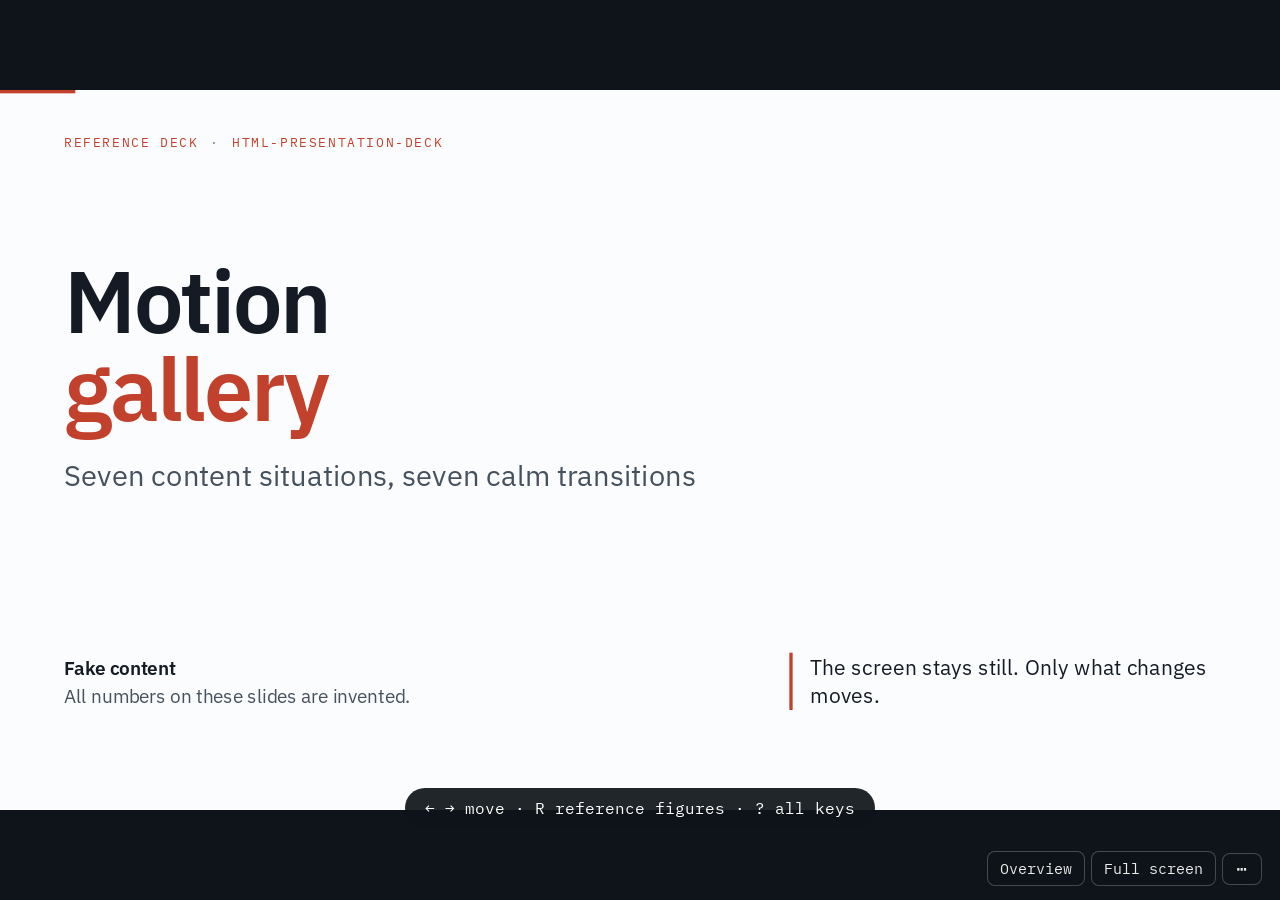
==== commit 69d80580: "feat: make reference figures discoverable, fold the toolbar Toolbar shows Overview, Full screen and " ====
--- a/assets/gallery/index.html
+++ b/assets/gallery/index.html
@@ -179,12 +179,32 @@
 .part-head b{font-family:var(--num);font-size:56px;line-height:1;font-weight:600}
 .part-head span{font-size:40px;line-height:1.15;font-weight:600}
 .part-head.opp{background:var(--amber)}
+[data-recap] [data-morph]{position:relative}
+.done-chip.pin{position:absolute;top:-14px;right:18px;z-index:2}
 .done-chip{display:inline-block;font-family:var(--mono);font-size:16px;letter-spacing:.06em;background:var(--ok);color:#fff;border-radius:99px;padding:4px 14px;width:max-content}
 
 :root{--d1:#2f67a6;--d2:#6b4aa8;--d3:#d9691c;--d4:#6b7785;}
 /* Chrome outside the slides: toolbar, notes and sources panel, reference-figure viewer, overview, key hint. */
-.dctl{position:fixed;right:18px;bottom:14px;display:flex;gap:6px;opacity:.0;transition:opacity .2s;z-index:50}
-body:hover .dctl,.dctl:focus-within{opacity:.9}
+.dctl{position:fixed;right:18px;bottom:14px;display:flex;gap:6px;align-items:center;opacity:0;transition:opacity .25s;z-index:50}
+/* shown while the mouse moves (body.ui-awake, set by deck.js), on hover and on keyboard focus */
+body.ui-awake .dctl,.dctl:hover,.dctl:focus-within{opacity:.92}
+.dctl-more{display:flex;gap:6px}
+.dctl-more[hidden]{display:none}
+.dctl button[hidden]{display:none}
+.dctl #bMore{min-width:40px;font-size:18px;line-height:1;padding:6px 10px}
+.dctl #bMore[aria-expanded="true"]{background:#000;border-color:rgba(255,255,255,.6)}
+.dctl .dctl-fig{background:var(--accent);border-color:var(--accent)}
+.dctl .dctl-fig:hover{background:#a5341f}
+/* keyboard shortcuts (? key) */
+#keys{position:fixed;inset:0;z-index:92;background:rgba(10,14,19,.86);display:grid;place-items:center}
+#keys[hidden]{display:none}
+#keys .keys-in{background:#10161d;color:#e8edf2;border:1.5px solid #2c3743;border-radius:14px;padding:26px 32px;min-width:460px;font-size:16px}
+#keys h3{margin:0 0 14px;font-family:var(--mono);font-size:13px;letter-spacing:.14em;text-transform:uppercase;color:#ff9b88;font-weight:500}
+#keys dl{margin:0;display:grid;grid-template-columns:auto 1fr;gap:9px 22px;align-items:baseline}
+#keys dt{font-family:var(--mono);font-size:14px;color:#fff}
+#keys dt kbd{display:inline-block;min-width:26px;text-align:center;border:1px solid #3a4856;border-bottom-width:3px;border-radius:6px;padding:1px 7px;margin-right:4px}
+#keys dd{margin:0;color:#c5d0da}
+#keys .keys-x{margin-top:18px;font-family:var(--mono);font-size:12px;color:#7d8e9e}
 body:has(#notes.open) .dctl{right:calc(min(560px,42vw) + 18px)}
 .dctl button{white-space:nowrap;background:rgba(15,20,26,.86);color:#fff;border:1px solid rgba(255,255,255,.25);border-radius:8px;padding:7px 12px;font-size:15px;font-family:var(--mono);cursor:pointer}
 .dctl button:hover{background:#000}
@@ -271,7 +291,7 @@
 #overview .a{font-family:var(--mono);font-size:13px;color:#9fb0c0;letter-spacing:.08em;text-transform:uppercase}
 #overview .t{font-size:17px;line-height:1.3}
 #overview .f{font-family:var(--mono);font-size:12px;letter-spacing:.08em;color:#ff9b88;margin-top:2px}
-#hint{position:fixed;left:50%;bottom:22px;transform:translateX(-50%);background:rgba(15,20,26,.92);color:#fff;font-family:var(--mono);font-size:16px;padding:10px 20px;border-radius:99px;z-index:60;transition:opacity .6s;pointer-events:none}
+#hint{position:fixed;left:50%;bottom:72px;max-width:90vw;text-align:center;transform:translateX(-50%);background:rgba(15,20,26,.92);color:#fff;font-family:var(--mono);font-size:16px;padding:10px 20px;border-radius:99px;z-index:60;transition:opacity .6s;pointer-events:none}
 
 @media (prefers-reduced-motion:reduce){.progress,.dctl{transition:none}}
 
@@ -653,15 +673,21 @@
 </div>
 
 <div class="dctl" role="toolbar" aria-label="Deck controls">
-  <button type="button" id="bPrev" aria-label="Previous slide">←</button>
-  <button type="button" id="bNext" aria-label="Next slide">→</button>
+  <div class="dctl-more" id="dMore" hidden>
+    <button type="button" id="bPrev" aria-label="Previous slide">←</button>
+    <button type="button" id="bNext" aria-label="Next slide">→</button>
+    <button type="button" id="bNotes" aria-pressed="false" data-ui="Notes &amp; sources">Notes &amp; sources</button>
+    <button type="button" id="bPres" data-ui="Presenter">Presenter</button>
+    <button type="button" id="bEdit" aria-pressed="false" data-ui="Edit text">Edit text</button>
+    
+    <button type="button" id="bKeys" data-ui="Keys ?">Keys ?</button>
+  </div>
+  <button type="button" id="bFig" class="dctl-fig" hidden></button>
   <button type="button" id="bOv" data-ui="Overview">Overview</button>
-  <button type="button" id="bNotes" aria-pressed="false" data-ui="Notes &amp; sources">Notes &amp; sources</button>
-  <button type="button" id="bPres" data-ui="Presenter">Presenter</button>
-  <button type="button" id="bEdit" aria-pressed="false" data-ui="Edit text">Edit text</button>
-  
   <button type="button" id="bFs">Full screen</button>
+  <button type="button" id="bMore" aria-expanded="false" aria-controls="dMore" aria-label="More controls">⋯</button>
 </div>
+<div id="keys" role="dialog" aria-modal="true" aria-label="Keyboard shortcuts" hidden><div class="keys-in"></div></div>
 <div id="viewer" role="dialog" aria-modal="true" aria-label="Reference figure" hidden>
   <div class="vw-bar">
     <div class="vw-t"><span class="vw-k" data-ui="Reference figure">Reference figure</span><b class="vw-name"></b><span class="vw-desc"></span></div>
@@ -674,7 +700,7 @@
   <div class="vw-stage"><div class="vw-card"></div></div>
 </div>
 <div id="overview" role="dialog" aria-label="Slide overview"><h3 data-ui="Slide overview · click to jump">Slide overview · click to jump</h3><div class="grid"></div></div>
-<div id="hint" data-ui="← → move · O overview · N notes &amp; sources · P presenter · E edit · R figure · F full screen">← → move · O overview · N notes &amp; sources · P presenter · E edit · R figure · F full screen</div>
+<div id="hint" data-ui="← → move · R reference figures · ? all keys">← → move · R reference figures · ? all keys</div>
 <script>window.DECK_CONFIG={"embeds": {}, "title": "Motion Gallery"};</script>
 <script>window.I18N_DATA={"source": "en", "langs": ["en"], "tr": {}};</script>
 <script>window.I18N_UI={};</script>
@@ -949,7 +975,8 @@
    It stays visible at every step. Add a last build (for example the take) after the last spot, so the complete
    slide (jump, print) shows nothing dimmed.
    Zoom: an element with data-zoom="templateId" opens that template in a card that grows out of the element.
-   Strip: slides with the same data-strip="group" get a progress strip (data-strip-label or data-title per slide). */
+   Strip: slides with the same data-strip="group" get a progress strip (data-strip-label or data-title per slide).
+   Recap: a slide with data-recap="N" repeats slide N with every data-morph item marked done (back once, at the end). */
 (function () {
   "use strict";
   const stepOf = new Map();
@@ -1031,6 +1058,44 @@
 
   document.querySelectorAll(".slide").forEach(s => { if (s.querySelector("[data-b]")) s.classList.add("has-b"); });
 
+  /* ---- recap: <section class="slide" data-recap="N"> mirrors slide N as it is drawn now (charts, language, edits)
+     and marks each [data-morph] item done. It is copied again before each show and after a language change.
+     Ids get a suffix, and references to them follow, so nothing clashes. Children that the recap slide has itself
+     (a .kick, .take or .src) replace the copied ones. ---- */
+  const all = Array.from(document.querySelectorAll("#stage > .slide"));
+  function recap(r) {
+    if (!r || !r.hasAttribute("data-recap")) return;
+    const src = all[+r.dataset.recap - 1];
+    if (!src || src === r) return;
+    r.querySelectorAll(":scope > [data-recap-copy]").forEach(c => c.remove());
+    const tag = "-r" + (all.indexOf(r) + 1);
+    const own = new Set(Array.from(r.children).map(c => c.className.split(" ")[0]));
+    const frag = document.createDocumentFragment();
+    Array.from(src.children).forEach(c => {
+      if (own.has(c.className.split(" ")[0]) || /\b(pg|bdots|strip)\b/.test(c.className)) return;
+      const k = c.cloneNode(true); k.setAttribute("data-recap-copy", ""); frag.appendChild(k);
+    });
+    const ids = new Set();
+    frag.querySelectorAll("[id]").forEach(e => { ids.add(e.id); e.id = e.id + tag; });
+    if (ids.size) frag.querySelectorAll("*").forEach(e => Array.from(e.attributes).forEach(a => {
+      let v = a.value;
+      if (/^aria-(labelledby|describedby)$/.test(a.name)) v = v.split(/\s+/).map(x => (ids.has(x) ? x + tag : x)).join(" ");
+      else ids.forEach(id => { v = v.split("url(#" + id + ")").join("url(#" + id + tag + ")"); if (v === "#" + id) v = "#" + id + tag; });
+      if (v !== a.value) e.setAttribute(a.name, v);
+    }));
+    frag.querySelectorAll("[data-b], [data-spot], [data-tr]").forEach(e => { ["data-b", "data-spot", "data-tr", "style"].forEach(x => { if (x !== "style" || e.hasAttribute("data-tr")) e.removeAttribute(x); }); });
+    frag.querySelectorAll(".in, .spot-on, .spot-dim").forEach(e => e.classList.remove("spot-on", "spot-dim"));
+    frag.querySelectorAll("[data-morph]").forEach(e => {
+      const d = document.createElement("span");
+      d.className = "done-chip pin"; d.textContent = (window.t ? window.t(r.dataset.recapLabel || "✓ Covered") : (r.dataset.recapLabel || "✓ Covered"));
+      e.prepend(d);
+    });
+    r.prepend(frag);
+  }
+  const recapAll = () => all.forEach(recap);
+  if (document.readyState === "loading") document.addEventListener("DOMContentLoaded", recapAll); else recapAll();
+  document.addEventListener("langchange", recapAll);
+
   /* ---- progress strip: Q1 · Q2 · Q3 at the top of each slide of a series ---- */
   const groups = {};
   document.querySelectorAll("#stage > .slide[data-strip]").forEach(s => { (groups[s.dataset.strip] = groups[s.dataset.strip] || []).push(s); });
@@ -1045,7 +1110,7 @@
     });
     s.appendChild(ol);
   }));
-  window.DeckAnim = { enter, forward, back, zoomed: () => !!zl, zoomClose, step: s => stepOf.get(s) || 0, steps: count };
+  window.DeckAnim = { enter, forward, back, zoomed: () => !!zl, zoomClose, step: s => stepOf.get(s) || 0, steps: count, recap };
 })();
 
 </script>
@@ -1410,6 +1475,9 @@
 .pr-notes details{margin-top:26px;font-size:.78em;border-top:1px solid #26313c;padding-top:8px}
 .pr-notes summary{cursor:pointer;font-family:var(--mono);font-size:12px;letter-spacing:.16em;text-transform:uppercase;color:#9fb0c0}
 .pr-notes .np-lim li,.pr-notes .np-src li{grid-template-columns:9em 1fr}
+.pr-figs{display:flex;flex-direction:column;gap:2px;width:100%;text-align:left;margin:0 0 14px;padding:10px 14px;border-radius:10px;border:1.5px solid var(--accent);background:#2a1a18;color:#ffd9d1;font:inherit;font-size:15px;cursor:pointer}
+.pr-figs b{font-family:var(--mono);font-size:13px;letter-spacing:.12em;text-transform:uppercase;color:#ff9b88;font-weight:500}
+.pr-figs:hover{background:#3a221f}
 .pr-keys{padding:8px 20px;font-family:var(--mono);font-size:12px;color:#7d8e9e;border-top:1px solid #26313c}
 `;
 
@@ -1453,6 +1521,13 @@
   function notes(i) {
     const n = ((window.NOTES && window.NOTES.slides) || [])[i] || { say: "", cue: [], land: "", limits: [], src: [] };
     const root = el("div");
+    if (n.figs && n.figs.length) {
+      const f = el("button", "pr-figs"); f.type = "button";
+      f.appendChild(el("b", "", "▣ " + tr(n.figs.length > 1 ? "{n} reference figures" : "{n} reference figure", { n: n.figs.length })));
+      f.appendChild(el("span", "", tr("R opens them on the main screen") + ": " + n.figs.map(x => x.n).join(" · ")));
+      f.onclick = () => { if (window.__deck) window.__deck.key({ key: "r" }); };
+      root.appendChild(f);
+    }
     const say = (lab, txt, cls) => { const d = el("div", "np-say" + (cls ? " " + cls : "")); d.appendChild(el("span", "np-lab", lab)); d.appendChild(el("p", "", txt)); root.appendChild(d); };
     if (n.say) say(tr("Say"), n.say);
     if (n.cue.length) { root.appendChild(el("h4", "np-sec", tr("Points"))); const ul = el("ul", "np-cue"); n.cue.forEach(t => ul.appendChild(el("li", "", t))); root.appendChild(ul); }
@@ -1971,6 +2046,7 @@
   function show(i, keepHash, mode) {
     i = Math.max(0, Math.min(total - 1, i));
     A.zoomClose(true);
+    if (A.recap) A.recap(slides[i]);                            // a recap slide mirrors its source as it is now
     const TR = window.DeckTransition;
     const calm = TR && $("#viewport").dataset.ready && Math.abs(i - cur) === 1 && !ED() && !Z.busy() && slides[cur].classList.contains("on");
     const tok = calm ? TR.before(slides[cur], slides[i], i > cur ? 1 : -1) : (TR && TR.finish(), null);
@@ -1980,6 +2056,7 @@
     $(".progress").style.width = ((i + 1) / total * 100) + "%";
     if (!keepHash) { try { history.replaceState(null, "", "#s" + (i + 1)); } catch (e) { location.hash = "s" + (i + 1); } }
     renderNotes();
+    figButton();
     mountFor(i);
     A.enter(slides[i], mode || "end");
     $$("#overview button").forEach((b, k) => b.classList.toggle("cur", k === i));
@@ -2157,6 +2234,8 @@
   }
   function key(e) {
     const k = e.key;
+    if (keysOpen()) { toggleKeys(false); if (e.preventDefault) e.preventDefault(); return; }
+    if (k === "?") { toggleKeys(true); if (e.preventDefault) e.preventDefault(); return; }
     if (viewerOpen()) {
       if (k === "Escape") closeFig();
       else if (k === "ArrowRight" || k === "PageDown") stepFig(1);
@@ -2196,6 +2275,54 @@
   $("#bPrev").onclick = prev; $("#bNext").onclick = next; $("#bOv").onclick = () => toggleOverview();
   $("#bNotes").onclick = () => toggleNotes(); $("#bFs").onclick = fullscreen;
   $("#bPres").onclick = presenter;
+
+  /* ---- toolbar: Overview and Full screen always; the rest folds behind ⋯ (remembered); a Reference figures
+     button appears only on slides that have figures. The bar shows while the mouse moves and hides at rest. ---- */
+  const store = { get(k) { try { return localStorage.getItem(k); } catch (e) { return null; } }, set(k, v) { try { localStorage.setItem(k, v); } catch (e) { /* storage blocked */ } } };
+  function setMore(open) {
+    $("#dMore").hidden = !open;
+    $("#bMore").setAttribute("aria-expanded", open ? "true" : "false");
+    $("#bMore").title = t(open ? "Fewer controls" : "More controls");
+    store.set("deck-more", open ? "1" : "0");
+  }
+  $("#bMore").onclick = () => setMore($("#dMore").hidden);
+  setMore(store.get("deck-more") === "1");
+  function figButton() {
+    const b = $("#bFig"); if (!b) return;
+    const n = (NS()[cur] && NS()[cur].figs.length) || 0;
+    b.hidden = !n;
+    b.textContent = "▣ " + t(n > 1 ? "{n} reference figures" : "{n} reference figure", { n }) + " · R";
+    b.title = t("Open the reference figures of this slide (R)");
+  }
+  $("#bFig").onclick = () => openFig(0);
+  let awake = 0;
+  const wake = () => { document.body.classList.add("ui-awake"); clearTimeout(awake); awake = setTimeout(() => document.body.classList.remove("ui-awake"), 2500); };
+  ["mousemove", "pointerdown", "touchstart"].forEach(ev => addEventListener(ev, wake, { passive: true }));
+  wake();
+
+  /* ---- keyboard shortcuts (? key or the Keys button) ---- */
+  const keysEl = $("#keys");
+  const keysOpen = () => keysEl && !keysEl.hidden;
+  function toggleKeys(force) {
+    if (!keysEl) return;
+    const open = force === undefined ? keysEl.hidden : force;
+    if (open) {
+      const rows = [["← →", "Move; the next build step first"], ["Home End", "First and last slide"], ["O", "Overview"], ["R", "Reference figures of this slide"],
+        ["N", "Notes and sources in this window"], ["P", "Presenter window for a second screen"], ["F", "Full screen"]];
+      if (window.DeckEdit) rows.push(["E", "Edit the text"]);
+      if (I && I.langs.length > 1) rows.push(["L", "Switch language"]);
+      rows.push(["?", "This list"], ["Esc", "Close the top layer"]);
+      const box = $(".keys-in", keysEl);
+      box.replaceChildren(el("h3", "", t("Keyboard shortcuts")));
+      const dl = el("dl");
+      rows.forEach(([k, d]) => { const dt = el("dt"); k.split(" ").forEach(x => dt.appendChild(el("kbd", "", x))); dl.appendChild(dt); dl.appendChild(el("dd", "", t(d))); });
+      box.appendChild(dl);
+      box.appendChild(el("p", "keys-x", t("Press any key or click to close.")));
+    }
+    keysEl.hidden = !open;
+  }
+  if (keysEl) keysEl.addEventListener("click", () => toggleKeys(false));
+  if ($("#bKeys")) $("#bKeys").onclick = () => toggleKeys(true);
   if ($("#bEdit")) $("#bEdit").onclick = () => { if (window.DeckEdit) window.DeckEdit.toggle(); };
   const fsLabel = () => { $("#bFs").textContent = t(document.fullscreenElement ? "Exit full screen" : "Full screen"); };
   document.addEventListener("fullscreenchange", fsLabel);
@@ -2218,7 +2345,7 @@
   if ($("#bLang")) $("#bLang").onclick = () => { if (I) I.toggle(); };
   document.addEventListener("langchange", () => {
     A.zoomClose(true); if (viewerOpen()) closeFig();
-    buildOverview(); renderNotes(); fsLabel(); langLabel(); P.update();
+    buildOverview(); renderNotes(); figButton(); fsLabel(); langLabel(); P.update();
   });
   $("#overview").addEventListener("click", e => { if (e.target.id === "overview") toggleOverview(false); });
 
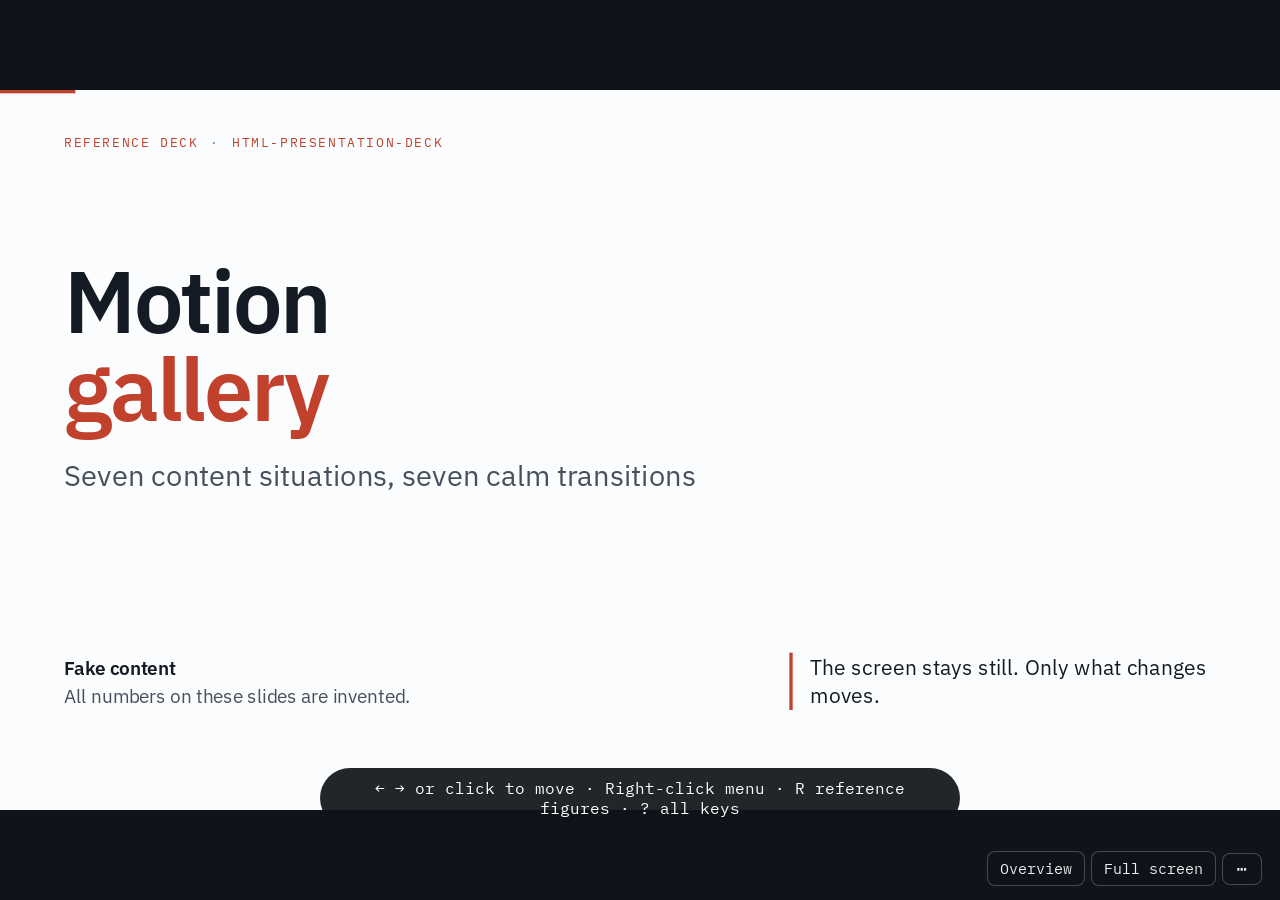
==== commit 455415d8: "feat(deck): click to advance and right-click quick menu, safe around embeds and controls" ====
--- a/assets/gallery/index.html
+++ b/assets/gallery/index.html
@@ -204,7 +204,17 @@
 #keys dt{font-family:var(--mono);font-size:14px;color:#fff}
 #keys dt kbd{display:inline-block;min-width:26px;text-align:center;border:1px solid #3a4856;border-bottom-width:3px;border-radius:6px;padding:1px 7px;margin-right:4px}
 #keys dd{margin:0;color:#c5d0da}
-#keys .keys-x{margin-top:18px;font-family:var(--mono);font-size:12px;color:#7d8e9e}
+#keys .keys-x{margin:18px 0 0;font-family:var(--mono);font-size:12px;color:#7d8e9e}
+/* right-click context menu */
+#ctx{position:fixed;z-index:94;min-width:248px;background:rgba(16,22,29,.96);color:#e8edf2;border:1.5px solid #2c3743;border-radius:12px;padding:6px;box-shadow:0 14px 38px rgba(0,0,0,.45);backdrop-filter:blur(10px);font-size:15px;user-select:none}
+#ctx[hidden]{display:none}
+#ctx .ctx-hd{padding:5px 11px 6px;font-family:var(--mono);font-size:12px;letter-spacing:.08em;color:#ff9b88;border-bottom:1px solid #26313c;margin-bottom:4px;display:flex;justify-content:space-between;align-items:center;gap:12px}
+#ctx .ctx-hd span{color:#9fb0c0;overflow:hidden;text-overflow:ellipsis;white-space:nowrap;max-width:160px}
+#ctx button{width:100%;display:flex;justify-content:space-between;align-items:center;gap:18px;background:transparent;border:0;border-radius:8px;color:#e8edf2;padding:7px 11px;font:inherit;font-size:15px;text-align:left;cursor:pointer}
+#ctx button:hover:not(:disabled),#ctx button:focus-visible{background:#1f2a36;color:#fff;outline:none}
+#ctx button:disabled{opacity:.38;cursor:default}
+#ctx button kbd{font-family:var(--mono);font-size:12px;color:#9fb0c0;background:#18212b;border:1px solid #2c3743;border-radius:5px;padding:1px 6px;white-space:nowrap}
+#ctx .ctx-sep{height:1px;background:#26313c;margin:4px 6px}
 body:has(#notes.open) .dctl{right:calc(min(560px,42vw) + 18px)}
 .dctl button{white-space:nowrap;background:rgba(15,20,26,.86);color:#fff;border:1px solid rgba(255,255,255,.25);border-radius:8px;padding:7px 12px;font-size:15px;font-family:var(--mono);cursor:pointer}
 .dctl button:hover{background:#000}
@@ -688,6 +698,7 @@
   <button type="button" id="bMore" aria-expanded="false" aria-controls="dMore" aria-label="More controls">⋯</button>
 </div>
 <div id="keys" role="dialog" aria-modal="true" aria-label="Keyboard shortcuts" hidden><div class="keys-in"></div></div>
+<div id="ctx" role="menu" aria-label="Slide menu" hidden></div>
 <div id="viewer" role="dialog" aria-modal="true" aria-label="Reference figure" hidden>
   <div class="vw-bar">
     <div class="vw-t"><span class="vw-k" data-ui="Reference figure">Reference figure</span><b class="vw-name"></b><span class="vw-desc"></span></div>
@@ -700,7 +711,7 @@
   <div class="vw-stage"><div class="vw-card"></div></div>
 </div>
 <div id="overview" role="dialog" aria-label="Slide overview"><h3 data-ui="Slide overview · click to jump">Slide overview · click to jump</h3><div class="grid"></div></div>
-<div id="hint" data-ui="← → move · R reference figures · ? all keys">← → move · R reference figures · ? all keys</div>
+<div id="hint" data-ui="← → or click to move · Right-click menu · R reference figures · ? all keys">← → or click to move · Right-click menu · R reference figures · ? all keys</div>
 <script>window.DECK_CONFIG={"embeds": {}, "title": "Motion Gallery"};</script>
 <script>window.I18N_DATA={"source": "en", "langs": ["en"], "tr": {}};</script>
 <script>window.I18N_UI={};</script>
@@ -1987,7 +1998,7 @@
   const INL = window.__EMBED || {};
   const load = url => INL[url] != null ? Promise.resolve(INL[url]) : fetch(url, { cache: "no-store" }).then(r => { if (!r.ok) throw new Error(r.status); return r.text(); });
   const pageUrl = url => INL[url] != null ? URL.createObjectURL(new Blob([INL[url]], { type: "text/html" })) : url;
-  const FWD = "<script>addEventListener('keydown',function(e){var t=e.target&&e.target.tagName;if(/INPUT|TEXTAREA|SELECT/.test(t))return;if(['ArrowLeft','ArrowRight','PageUp','PageDown','Escape','o','O','n','N','p','P','r','R','f','F'].indexOf(e.key)>-1){try{parent.__deck.key(e);e.preventDefault()}catch(x){}}});<\/script>";
+  const FWD = "<script>addEventListener('keydown',function(e){var t=e.target&&e.target.tagName;if(/INPUT|TEXTAREA|SELECT/.test(t))return;if(['ArrowLeft','ArrowRight','PageUp','PageDown','Escape','o','O','n','N','p','P','r','R','f','F'].indexOf(e.key)>-1){try{parent.__deck.key(e);e.preventDefault()}catch(x){}}});addEventListener('pointerdown',function(){try{if(parent.__deck&&parent.__deck.closeCtx)parent.__deck.closeCtx()}catch(x){}},true);addEventListener('contextmenu',function(e){var t=e.target&&e.target.tagName;if(e.shiftKey||/INPUT|TEXTAREA|SELECT/.test(t)||(e.target&&e.target.closest&&e.target.closest('a[href^=\"http\"]')))return;var s=window.getSelection&&window.getSelection();if(s&&!s.isCollapsed&&String(s).trim())return;try{if(parent.__deck&&parent.__deck.ctxFromFrame){e.preventDefault();parent.__deck.ctxFromFrame(e.clientX,e.clientY,window)}}catch(x){}});<\/script>";
   function prepare(txt, css) {
     let t = txt.replace(/<html(\s[^>]*)?>/i, function (m, a) { return '<html' + (a || '') + ' data-theme="light">'; });
     const style = "<style>" + css + "</style>";
@@ -2045,6 +2056,7 @@
   /* mode: "start" when entered with →, so builds play; anything else shows the slide complete. */
   function show(i, keepHash, mode) {
     i = Math.max(0, Math.min(total - 1, i));
+    closeCtx();
     A.zoomClose(true);
     if (A.recap) A.recap(slides[i]);                            // a recap slide mirrors its source as it is now
     const TR = window.DeckTransition;
@@ -2234,6 +2246,7 @@
   }
   function key(e) {
     const k = e.key;
+    if (ctxOpen()) { closeCtx(); if (k === "Escape") { if (e.preventDefault) e.preventDefault(); return; } }
     if (keysOpen()) { toggleKeys(false); if (e.preventDefault) e.preventDefault(); return; }
     if (k === "?") { toggleKeys(true); if (e.preventDefault) e.preventDefault(); return; }
     if (viewerOpen()) {
@@ -2301,13 +2314,90 @@
   wake();
 
   /* ---- keyboard shortcuts (? key or the Keys button) ---- */
-  const keysEl = $("#keys");
+  const keysEl = $("#keys"), ctxEl = $("#ctx");
+  let ctxClosedAt = -1e9;
   const keysOpen = () => keysEl && !keysEl.hidden;
+  const ctxOpen = () => !!(ctxEl && !ctxEl.hidden);
+  function closeCtx() {
+    if (!ctxOpen()) return false;
+    ctxEl.hidden = true;
+    ctxClosedAt = performance.now();
+    return true;
+  }
+  function openCtx(x, y) {
+    if (!ctxEl || ED()) return;
+    const s = slides[cur], nf = (NS()[cur] && NS()[cur].figs.length) || 0;
+    const canPrev = cur > 0 || !!(A.step && A.step(s) > 0);
+    const canNext = cur < total - 1 || !!(A.step && A.steps && A.step(s) < A.steps(s)) || !!(window.DeckTour && window.DeckTour.peek && window.DeckTour.peek(cur));
+    ctxEl.replaceChildren();
+    const hd = el("div", "ctx-hd");
+    hd.appendChild(el("b", "", String(cur + 1).padStart(2, "0") + " / " + total));
+    hd.appendChild(el("span", "", s.dataset.title || ""));
+    ctxEl.appendChild(hd);
+    const item = (label, kbdText, fn, disabled) => {
+      const b = el("button", ""); b.type = "button"; b.setAttribute("role", "menuitem");
+      b.disabled = !!disabled;
+      b.appendChild(el("span", "", label));
+      if (kbdText) b.appendChild(el("kbd", "", kbdText));
+      b.onclick = ev => { ev.stopPropagation(); closeCtx(); if (!disabled) fn(); };
+      ctxEl.appendChild(b);
+    };
+    const sep = () => ctxEl.appendChild(el("div", "ctx-sep"));
+    item(t("Next / step"), t("Click / →"), next, !canNext);
+    item(t("Previous / step"), "←", prev, !canPrev);
+    item(t("First slide"), "Home", () => show(0), cur === 0);
+    item(t("Last slide"), "End", () => show(total - 1), cur === total - 1);
+    sep();
+    item("▣ " + (nf ? t(nf > 1 ? "{n} reference figures" : "{n} reference figure", { n: nf }) : t("Reference figure")), "R", () => openFig(0), !nf);
+    item(t("Overview"), "O", () => toggleOverview());
+    item(t("Notes & sources"), "N", () => toggleNotes());
+    item(t("Presenter"), "P", presenter);
+    sep();
+    item(t(document.fullscreenElement ? "Exit full screen" : "Full screen"), "F", fullscreen);
+    if (window.DeckEdit) item(t("Edit text"), "E", () => window.DeckEdit.toggle());
+    item(t("Keyboard shortcuts"), "?", () => toggleKeys(true));
+    ctxEl.style.left = "0px"; ctxEl.style.top = "0px";
+    ctxEl.hidden = false;
+    const r = ctxEl.getBoundingClientRect();
+    ctxEl.style.left = Math.max(8, Math.min(x, innerWidth - r.width - 8)) + "px";
+    ctxEl.style.top = Math.max(8, Math.min(y, innerHeight - r.height - 8)) + "px";
+  }
+  function ctxFromFrame(cx, cy, win) {
+    const fr = Array.from(document.querySelectorAll("iframe")).find(f => f.contentWindow === win);
+    if (!fr) return;
+    const r = fr.getBoundingClientRect();
+    const sx = r.width / (win.innerWidth || 1920), sy = r.height / (win.innerHeight || 1080);
+    openCtx(r.left + cx * sx, r.top + cy * sy);
+  }
+  const INTERACTIVE_SEL = "a, button, input, select, textarea, label, summary, details, dialog, [role='button'], [role='tab'], [role='menuitem'], [data-zoom], [data-goto], [data-tour-to], [data-layer], [data-card], [data-region], [data-back], .zl, .frame, iframe, [contenteditable='true']";
+  wrap.addEventListener("click", e => {
+    if (e.defaultPrevented || e.button !== 0 || e.metaKey || e.ctrlKey || e.shiftKey || e.altKey) return;
+    if (ctxOpen() || performance.now() - ctxClosedAt < 250) { closeCtx(); return; }
+    if (ED() || viewerOpen() || keysOpen() || $("#overview").classList.contains("open") || A.zoomed()) return;
+    const sel = window.getSelection && window.getSelection();
+    if (sel && !sel.isCollapsed && String(sel).trim()) return;
+    if (e.target && e.target.closest && e.target.closest(INTERACTIVE_SEL)) return;
+    next();
+  });
+  addEventListener("contextmenu", e => {
+    if (e.shiftKey || ED()) return;
+    const tEl = e.target;
+    if (tEl && tEl.closest && tEl.closest("input, textarea, select, [contenteditable='true'], a[href]")) return;
+    const sel = window.getSelection && window.getSelection();
+    if (sel && !sel.isCollapsed && String(sel).trim()) return;
+    e.preventDefault();
+    openCtx(e.clientX, e.clientY);
+  });
+  addEventListener("pointerdown", e => {
+    if (ctxOpen() && !(e.target && e.target.closest && e.target.closest("#ctx"))) closeCtx();
+  }, true);
+  addEventListener("resize", closeCtx);
+  addEventListener("blur", closeCtx);
   function toggleKeys(force) {
     if (!keysEl) return;
     const open = force === undefined ? keysEl.hidden : force;
     if (open) {
-      const rows = [["← →", "Move; the next build step first"], ["Home End", "First and last slide"], ["O", "Overview"], ["R", "Reference figures of this slide"],
+      const rows = [["← →", "Move; the next build step first"], [t("Click"), "Next step or slide (outside interactive controls)"], [t("Right-click"), "Open quick menu"], ["Home End", "First and last slide"], ["O", "Overview"], ["R", "Reference figures of this slide"],
         ["N", "Notes and sources in this window"], ["P", "Presenter window for a second screen"], ["F", "Full screen"]];
       if (window.DeckEdit) rows.push(["E", "Edit the text"]);
       if (I && I.langs.length > 1) rows.push(["L", "Switch language"]);
@@ -2349,7 +2439,7 @@
   });
   $("#overview").addEventListener("click", e => { if (e.target.id === "overview") toggleOverview(false); });
 
-  window.__deck = { key: key, show: show, slides: slides, mount: mount, current: () => cur };
+  window.__deck = { key: key, show: show, slides: slides, mount: mount, current: () => cur, closeCtx: closeCtx, ctxFromFrame: ctxFromFrame };
   if (I) I.start();
   buildOverview(); fsLabel(); langLabel();
   fit();
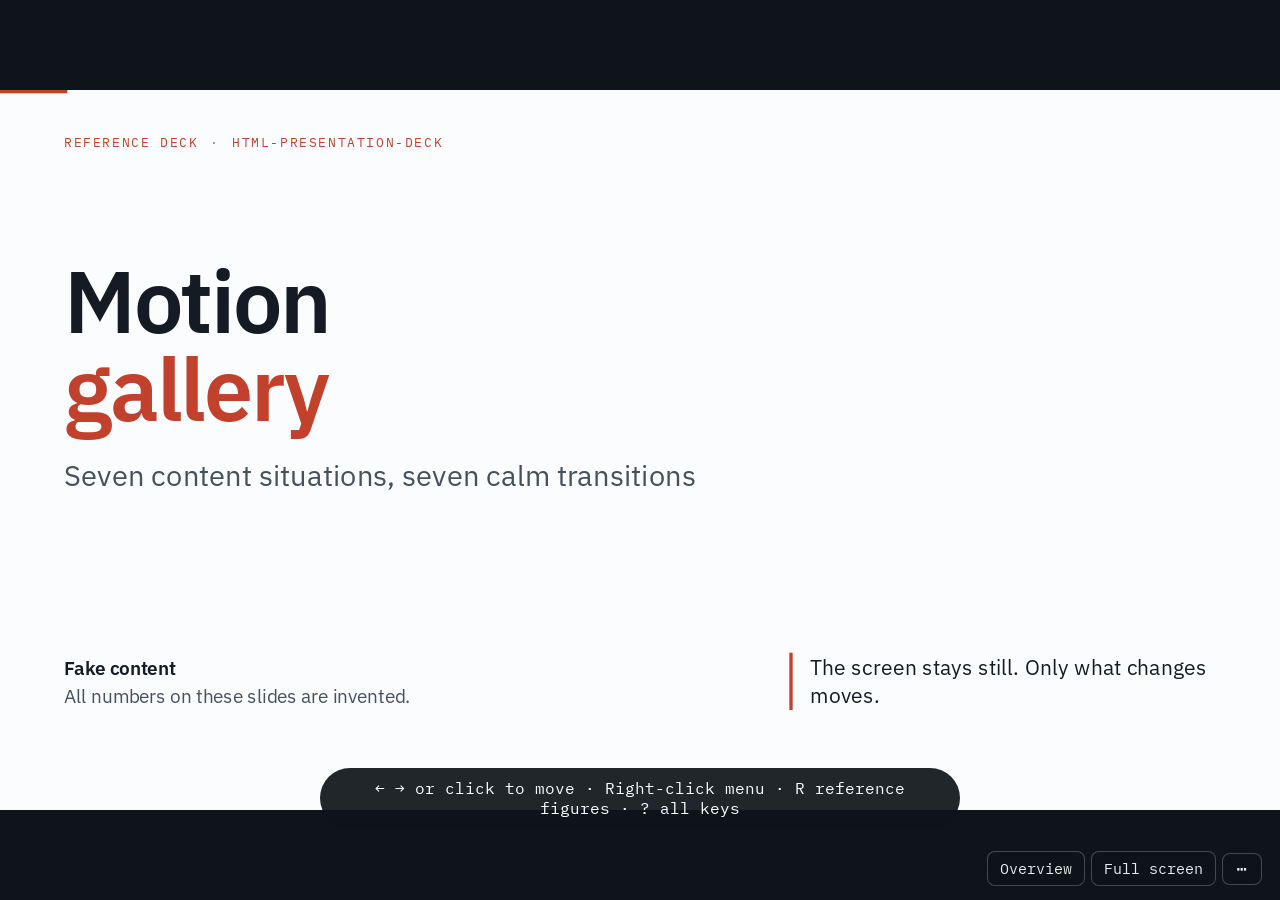
==== commit 457578aa: "feat(engine): top-right take, step panels, sentence focus, region frame, note boxes - .take.tr: the " ====
--- a/assets/gallery/index.html
+++ b/assets/gallery/index.html
@@ -168,6 +168,16 @@
 .take p{font-size:39px;line-height:1.24;font-weight:600;color:var(--ink);letter-spacing:-.005em}
 .take p b{color:var(--accent);font-weight:700}
 .take .tk-s{display:block;font-size:25px;font-weight:400;color:var(--ink2);margin-top:6px;line-height:1.3}
+/* .take.tr: the same callout as a card at the top right, for slides where the bottom band does not fit the layout.
+   The build dots move up so the two do not meet. */
+.take.tr{left:auto;right:96px;top:104px;bottom:auto;width:640px;grid-template-columns:1fr;gap:4px;padding:14px 22px 16px;border-left-width:8px;box-shadow:0 10px 30px rgba(20,27,36,.10)}
+.take.tr .tk-l{font-size:15px}
+.take.tr p{font-size:25px;line-height:1.25}
+.slide:has(.take.tr) .bdots{top:44px}
+/* Note boxes (js/nbox.js): a text field on the slide for notes taken during the meeting */
+.nbox{display:block;width:100%;min-height:92px;margin-top:10px;resize:vertical;border:2px dashed var(--rule);border-radius:10px;background:#fff;padding:10px 12px;font:400 20px/1.3 var(--sans);color:var(--ink)}
+.nbox:focus{outline:none;border:2px solid var(--accent)}
+.nbox-s{display:block;height:18px;font:400 13px/18px var(--mono);color:var(--ink3);text-align:right}
 
 /* ---------- SVG text: an inherited default, so fill and font-family attributes on elements still win ---------- */
 svg{font-family:var(--sans);fill:var(--ink)}
@@ -384,6 +394,30 @@
 .spot-on{transform:translateY(-6px);box-shadow:0 0 0 4px var(--accent),0 18px 40px rgba(20,27,36,.12)}
 .b-instant [data-spot]{transition:none!important}
 
+/* ---------- panels: data-at="n" shows only at step n; the last panel stays on the complete slide ---------- */
+[data-at]{opacity:0;visibility:hidden;transition:opacity .35s ease,visibility .35s}
+[data-at].at{opacity:1;visibility:visible}
+.b-instant [data-at]{transition:none!important}
+/* Sentence focus: a short storyline, one sentence lit per step (data-spot), its detail in a bubble beside it (data-at) */
+.focus-p{margin:0;display:flex;flex-direction:column;gap:16px;font-size:31px;line-height:1.42}
+.sn{display:block;position:relative;padding:8px 14px 8px 54px;border-radius:10px;transition:opacity .35s,background .35s}
+.sn>i{position:absolute;left:10px;top:12px;width:32px;height:32px;border-radius:50%;background:var(--ink);color:#fff;font:600 19px/32px var(--num);text-align:center;font-style:normal}
+.sn.spot-on{transform:none;box-shadow:none;background:var(--accent-soft)}
+.sn.spot-on>i{background:var(--accent)}
+.sn.spot-dim{opacity:.3;filter:none}
+.bubs{position:relative;min-height:0}
+.bub{position:absolute;inset:0;background:#fff;border:2.5px solid var(--accent);border-radius:16px;padding:22px 26px;display:flex;flex-direction:column;gap:12px}
+.bub::before{content:"";position:absolute;left:-15px;top:var(--ay,60px);width:26px;height:26px;background:#fff;border-left:2.5px solid var(--accent);border-bottom:2.5px solid var(--accent);transform:rotate(45deg)}
+.bub.hint{border-style:dashed;border-color:var(--rule)}
+.bub.hint::before{display:none}
+/* Line walk: rows of a model or a list, one framed per step (data-spot) without the lift of a card */
+.ln.spot-on{transform:none;box-shadow:0 0 0 3px var(--accent);background:var(--accent-soft);border-radius:8px}
+.ln.spot-dim{opacity:.38;filter:none}
+/* Region focus: .figspot wraps one figure; each <i class="fs" data-at="n"> frames a region (left, top, width, height in %) and dims the rest */
+.figspot{position:relative;overflow:hidden;border-radius:8px}
+.figspot>img,.figspot>svg{display:block;width:100%;height:auto}
+.figspot .fs{position:absolute;border:5px solid var(--accent);border-radius:8px;box-shadow:0 0 0 4000px rgba(255,255,255,.72);pointer-events:none}
+
 /* ---------- progress strip on the slides of a series (data-strip) ---------- */
 .strip{position:absolute;top:60px;right:200px;display:flex;gap:6px;margin:0;padding:0;list-style:none;font-family:var(--mono);font-size:16px;letter-spacing:.04em}
 .strip li{padding:4px 12px;border-radius:99px;border:1.5px solid var(--rule);color:var(--ink3);background:#fff;white-space:nowrap}
@@ -404,6 +438,7 @@
 @media (prefers-reduced-motion:reduce){
   [data-spot]{transition:none!important}
   .has-b [data-b],.has-b [data-b] *,.zl-card,.zl-bg,.zl-in{transition:none!important}
+  [data-at],.sn{transition:none!important}
   [data-tour-to].t-next{animation:none}
 }
 
@@ -460,10 +495,11 @@
       <div class="gx-row"><b data-eid="s2-15">4</b><span data-eid="s2-16">One part of a picture gets its own slide</span><em data-eid="s2-17">Gentle zoom around the part</em><small data-eid="s2-18">Slides 11–12</small></div>
       <div class="gx-row"><b data-eid="s2-19">5</b><span data-eid="s2-20">A process the speaker explains step by step</span><em data-eid="s2-21">Builds, one step per press</em><small data-eid="s2-22">Slide 13</small></div>
       <div class="gx-row"><b data-eid="s2-23">6</b><span data-eid="s2-24">The same chart with new numbers</span><em data-eid="s2-25">Morph: bars and values move to the new values</em><small data-eid="s2-26">Slides 14–15</small></div>
-      <div class="gx-row"><b data-eid="s2-27">7</b><span data-eid="s2-28">A new act or topic starts</span><em data-eid="s2-29">Fade</em><small data-eid="s2-30">Slides 16–17</small></div>
+      <div class="gx-row"><b data-eid="s2-27">7</b><span data-eid="s2-28">A storyline or a figure, explained part by part</span><em data-eid="s2-29">Sentence focus with a detail bubble · region frame</em><small data-eid="s2-30">Slides 16–17</small></div>
+      <div class="gx-row"><b data-eid="s2-31">8</b><span data-eid="s2-32">A new act or topic starts</span><em data-eid="s2-33">Fade</em><small data-eid="s2-34">Slides 18–19</small></div>
     </div>
   </div>
-  <div class="src"><span data-eid="s2-31">Not shown: the camera tour. It moves the whole screen and can make people dizzy. Use it only when asked.</span></div>
+  <div class="src"><span data-eid="s2-35">Not shown: the camera tour. It moves the whole screen and can make people dizzy. Use it only when asked.</span></div>
 </section>
 
 <!-- ===================== 3–7 · SITUATION 1: OVERVIEW → PARTS ===================== -->
@@ -525,7 +561,7 @@
       <div class="col" data-morph="q3"><span class="done-chip" data-eid="s7-9">✓ Covered</span><h3 data-eid="s7-10">Q3 · Allocation</h3><p class="body-m" data-eid="s7-11">How to split power between battery racks and keep the port reserve?</p></div>
     </div>
   </div>
-  <div class="take"><span class="tk-l" data-eid="s7-12">So</span><p data-eid="s7-13">All three answer <b>one test</b>: control, not capacity.</p></div>
+  <div class="take"><span class="tk-l" data-eid="s7-12">Key point</span><p data-eid="s7-13">All three answer <b>one test</b>: control, not capacity.</p></div>
   <div class="src"><span data-eid="s7-14">Fake content</span></div>
 </section>
 
@@ -619,7 +655,7 @@
       <div class="card" data-b="5" data-fx="left"><b class="num" data-eid="s13-11">5</b><p data-eid="s13-12">Grid operator sign-off</p></div>
     </div>
   </div>
-  <div class="take" data-b="6" data-fx="push"><span class="tk-l" data-eid="s13-13">So</span><p data-eid="s13-14">Step 4 is where most sites <b>lose weeks</b>.</p></div>
+  <div class="take" data-b="6" data-fx="push"><span class="tk-l" data-eid="s13-13">Key point</span><p data-eid="s13-14">Step 4 is where most sites <b>lose weeks</b>.</p></div>
   <div class="src"><span data-eid="s13-15">Fake content</span></div>
 </section>
 
@@ -655,26 +691,87 @@
 </section>
 
 <!-- ===================== 16–17 · SITUATION 7: A NEW ACT ===================== -->
-<section class="slide" data-enter="fade" data-title="Act 3 · Our work" data-act="7 · New act" data-time="0.5">
-  <div class="kick" data-eid="s16-1">Situation 7<i>·</i>A new act<i>·</i>fade</div>
-  <div class="gx-act"><b data-eid="s16-2">Act 3</b><span data-eid="s16-3">Our work</span></div>
-  <div class="src"><span data-eid="s16-4">A divider slide: one fade, nothing moves</span></div>
+<!-- ===================== 16–17 · SITUATION 7: PART BY PART ===================== -->
+<section class="slide" data-enter="fade" data-title="The storyline in four sentences" data-act="7 · Part by part" data-time="2">
+  <div class="kick" data-eid="s16-1">Situation 7<i>·</i>A storyline, sentence by sentence<i>·</i>sentence focus</div>
+  <h2 class="ttl" data-eid="s16-2">Four sentences carry the argument</h2>
+  <p class="sub" data-eid="s16-3">Each press lights one sentence and opens its detail on the right.</p>
+  <div class="body" style="display:grid;grid-template-columns:1fr .92fr;gap:40px;margin-top:30px">
+    <p class="focus-p">
+      <span class="sn" data-spot="1" data-eid="s16-4"><i>1</i>A site with fast chargers has short, high load peaks.</span>
+      <span class="sn" data-spot="2" data-eid="s16-5"><i>2</i>The grid fee depends on the highest peak of the year.</span>
+      <span class="sn" data-spot="3" data-eid="s16-6"><i>3</i>A battery can supply the peak, but it must be full at the right time.</span>
+      <span class="sn" data-spot="4" data-eid="s16-7"><i>4</i>The open question is how large the battery must be. <b>We give the sizing rule.</b></span>
+    </p>
+    <div class="bubs">
+      <div class="bub hint" data-at="0"><div class="label" data-eid="s16-8">Press →</div><p class="mut" style="font-size:24px" data-eid="s16-9">One sentence after the other. The detail of each sentence opens here.</p></div>
+      <div class="bub" data-at="1" style="--ay:30px"><div class="label" data-eid="s16-10">1 · Load</div><h3 style="margin:0;font-size:28px" data-eid="s16-11">Peaks of 15 minutes</h3><ul class="ste" style="font-size:23px"><li data-eid="s16-12">Fake site: 8 chargers of 150 kW each.</li><li data-eid="s16-13">Mean load 180 kW, peak 1,050 kW.</li></ul></div>
+      <div class="bub" data-at="2" style="--ay:120px"><div class="label" data-eid="s16-14">2 · Fee</div><h3 style="margin:0;font-size:28px" data-eid="s16-15">One peak sets the fee of the year</h3><ul class="ste" style="font-size:23px"><li data-eid="s16-16">Fake tariff: EUR 120 per kW of the yearly peak.</li><li data-eid="s16-17">A quote from the source fits here, with the paragraph number.</li></ul></div>
+      <div class="bub" data-at="3" style="--ay:215px"><div class="label" data-eid="s16-18">3 · Battery</div><h3 style="margin:0;font-size:28px" data-eid="s16-19">Power is not the limit, energy is</h3><ul class="ste" style="font-size:23px"><li data-eid="s16-20">Two peaks close together empty a small battery.</li><li data-eid="s16-21">A picture of the source can replace this list.</li></ul></div>
+      <div class="bub" data-at="4" style="--ay:330px"><div class="label" data-eid="s16-22">4 · Our work</div><h3 style="margin:0;font-size:28px" data-eid="s16-23">A rule from the load curve</h3><ul class="ste" style="font-size:23px"><li data-eid="s16-24">Input: one year of load at 15-minute steps.</li><li data-eid="s16-25">Output: the smallest battery that holds the peak limit.</li></ul></div>
+    </div>
+  </div>
+  <div class="take tr" data-b="5" data-fx="fade"><span class="tk-l" data-eid="s16-26">Key point</span><p data-eid="s16-27">The fee makes the peak expensive. <b>The battery size is the decision.</b></p></div>
+  <div class="src"><span data-eid="s16-28">Markup: sentences <code>.sn data-spot="n"</code> · bubbles <code>.bub data-at="n"</code> · the take <code>.take.tr data-b="last"</code>. Fake content.</span></div>
 </section>
 
-<section class="slide" data-enter="fade" data-title="Rules for motion" data-act="7 · New act" data-time="1">
-  <div class="kick" data-eid="s17-1">Closing</div>
-  <h2 class="ttl" data-eid="s17-2">Pick the calmest effect that still tells the story</h2>
+<section class="slide" data-title="One figure, region by region" data-act="7 · Part by part" data-time="2">
+  <div class="kick" data-eid="s17-1">Situation 7<i>·</i>A figure, region by region<i>·</i>region frame</div>
+  <h2 class="ttl" data-eid="s17-2">The figure stays, the frame moves</h2>
+  <p class="sub" data-eid="s17-3">Each press frames one region and changes the text beside it. The note box keeps what the room says.</p>
+  <div class="body" style="display:grid;grid-template-columns:1.25fr 1fr;gap:40px;margin-top:20px">
+    <div class="figspot" style="align-self:start;border:1.5px solid var(--rule)">
+      <svg viewBox="0 0 1000 560" role="img" aria-label="Fake control loop with three blocks">
+        <rect width="1000" height="560" fill="#fff"/>
+        <g font-family="IBM Plex Sans, sans-serif" font-size="30" text-anchor="middle" fill="#141b24">
+          <rect x="60" y="90" width="240" height="150" rx="12" fill="#eef2f6" stroke="#141b24" stroke-width="2.5"/><text x="180" y="175" data-eid="s17-4">Forecast</text>
+          <rect x="380" y="90" width="240" height="150" rx="12" fill="#eef2f6" stroke="#141b24" stroke-width="2.5"/><text x="500" y="175" data-eid="s17-5">Plan</text>
+          <rect x="700" y="90" width="240" height="150" rx="12" fill="#eef2f6" stroke="#141b24" stroke-width="2.5"/><text x="820" y="175" data-eid="s17-6">Control</text>
+          <rect x="380" y="340" width="560" height="150" rx="12" fill="#fff" stroke="#141b24" stroke-width="2.5"/><text x="660" y="425" data-eid="s17-7">Battery racks</text>
+          <g fill="none" stroke="#141b24" stroke-width="3"><path d="M300 165H372M620 165H692M820 240V332M380 415H180V248"/></g>
+          <g><path d="M372 165l-14-8v16zM692 165l-14-8v16zM820 332l-8-14h16zM180 248l-8 14h16z"/></g>
+        </g>
+      </svg>
+      <i class="fs" data-at="1" style="left:4%;top:12%;width:28%;height:35%"></i>
+      <i class="fs" data-at="2" style="left:36%;top:12%;width:28%;height:35%"></i>
+      <i class="fs" data-at="3" style="left:36%;top:57%;width:60%;height:35%"></i>
+    </div>
+    <div style="display:flex;flex-direction:column;gap:14px;min-height:0">
+      <div class="bubs" style="height:230px;flex:none">
+        <div class="bub hint" data-at="0"><div class="label" data-eid="s17-8">Press →</div><p class="mut" style="font-size:24px" data-eid="s17-9">Three regions, one after the other.</p></div>
+        <div class="bub hint" data-at="1"><div class="label" data-eid="s17-10">1 · Forecast</div><p style="font-size:25px;margin:0" data-eid="s17-11">Load and price for the next 24 hours, updated each hour.</p></div>
+        <div class="bub hint" data-at="2"><div class="label" data-eid="s17-12">2 · Plan</div><p style="font-size:25px;margin:0" data-eid="s17-13">The slow loop sets the power for each 15 minutes.</p></div>
+        <div class="bub hint" data-at="3"><div class="label" data-eid="s17-14">3 · Racks</div><p style="font-size:25px;margin:0" data-eid="s17-15">The fast loop splits the power between the racks. <b>This is the hard part.</b></p></div>
+      </div>
+      <div><div class="label" data-eid="s17-16">Open point · which rack limit is correct?</div>
+        <textarea class="nbox" data-nk="gallery-rack-limit" placeholder="Notes from the meeting…" aria-label="Notes"></textarea></div>
+    </div>
+  </div>
+  <div class="take tr" data-b="4" data-fx="fade"><span class="tk-l" data-eid="s17-17">Key point</span><p data-eid="s17-18">The split between the racks is the <b>hard part</b>.</p></div>
+  <div class="src"><span data-eid="s17-19">Markup: <code>.figspot</code> around the figure · frames <code>i.fs data-at="n"</code> in % · texts <code>data-at="n"</code> · note box <code>textarea.nbox data-nk</code>. Fake content.</span></div>
+</section>
+
+<!-- ===================== 18–19 · SITUATION 8: NEW ACT ===================== -->
+<section class="slide" data-enter="fade" data-title="Act 3 · Our work" data-act="8 · New act" data-time="0.5">
+  <div class="kick" data-eid="s18-1">Situation 8<i>·</i>A new act<i>·</i>fade</div>
+  <div class="gx-act"><b data-eid="s18-2">Act 3</b><span data-eid="s18-3">Our work</span></div>
+  <div class="src"><span data-eid="s18-4">A divider slide: one fade, nothing moves</span></div>
+</section>
+
+<section class="slide" data-enter="fade" data-title="Rules for motion" data-act="8 · New act" data-time="1">
+  <div class="kick" data-eid="s19-1">Closing</div>
+  <h2 class="ttl" data-eid="s19-2">Pick the calmest effect that still tells the story</h2>
   <div class="body with-take">
     <ul class="ste" style="font-size:30px;gap:14px">
-      <li data-eid="s17-3">Keep the screen still. Move only what changes.</li>
-      <li data-eid="s17-4">Never zoom more than about 12% across the whole screen.</li>
-      <li data-eid="s17-5">Do not go back and forth between an overview and its parts. Go back once, at the end.</li>
-      <li data-eid="s17-6">Use motion on three to five slides of a talk, not on every slide.</li>
-      <li data-eid="s17-7">Jumps (overview, links) and reduced-motion settings always switch at once.</li>
+      <li data-eid="s19-3">Keep the screen still. Move only what changes.</li>
+      <li data-eid="s19-4">Never zoom more than about 12% across the whole screen.</li>
+      <li data-eid="s19-5">Do not go back and forth between an overview and its parts. Go back once, at the end.</li>
+      <li data-eid="s19-6">Use motion on three to five slides of a talk, not on every slide.</li>
+      <li data-eid="s19-7">Jumps (overview, links) and reduced-motion settings always switch at once.</li>
     </ul>
   </div>
-  <div class="take"><span class="tk-l" data-eid="s17-8">Test</span><p data-eid="s17-9">If someone looks away, they must still <b>know where they are</b>.</p></div>
-  <div class="src"><span data-eid="s17-10">Not shown: the camera tour (legacy). It moves the whole screen; use it only when asked.</span></div>
+  <div class="take"><span class="tk-l" data-eid="s19-8">Test</span><p data-eid="s19-9">If someone looks away, they must still <b>know where they are</b>.</p></div>
+  <div class="src"><span data-eid="s19-10">Not shown: the camera tour (legacy). It moves the whole screen; use it only when asked.</span></div>
 </section>
 
     </div>
@@ -765,9 +862,13 @@
     { say: "The same chart, now with 2024 numbers.", cue: ["Press \u2192. The bars and the values move to the 2030 numbers. The layout stays."], land: "Use this when only the numbers change.", limits: [], src: [], figs: [] },
     /* 15 · 2030 */
     { say: "The 2030 numbers.", cue: ["Press \u2190. The bars move back to 2024."], land: "", limits: [], src: [], figs: [] },
-    /* 16 · Divider */
+    /* 16 · Sentence focus */
+    { say: "A short storyline. Each sentence gets its own moment.", cue: ["Clicks: press \u2192 four times. Each press lights one sentence and opens its detail.", "Press \u2192 again. The key point comes in at the top right."], land: "Use this when the argument is a chain of a few sentences.", limits: [], src: [], figs: [] },
+    /* 17 · Region frame */
+    { say: "One figure, explained region by region.", cue: ["Clicks: press \u2192 three times. The frame moves and the text changes. Press \u2192 again: the frame goes and the key point comes in.", "Type in the note box. Space and the arrows do not change the slide while you type."], land: "Use this when the figure is the story and the parts need an order.", limits: [], src: [], figs: [] },
+    /* 18 · Divider */
     { say: "A new act starts. A fade is enough.", cue: [], land: "", limits: [], src: [], figs: [] },
-    /* 17 · Rules */
+    /* 19 · Rules */
     { say: "Five rules for motion in a talk.", cue: ["Read the rules. The test: if someone looks away, they still know where they are."], land: "Pick the calmest effect that still tells the story.", limits: [], src: [], figs: [] }
   ];
 
@@ -985,13 +1086,16 @@
    Spotlight: an element with data-spot="n" is highlighted at step n and its data-spot siblings are dimmed.
    It stays visible at every step. Add a last build (for example the take) after the last spot, so the complete
    slide (jump, print) shows nothing dimmed.
+   Panel: an element with data-at="n" shows only at step n (data-at="0": before the first step). The panel with
+   the highest n stays when later steps pass, so the complete slide shows the last one. A region frame (.fs)
+   does not stay: a later step, usually the take, clears it.
    Zoom: an element with data-zoom="templateId" opens that template in a card that grows out of the element.
    Strip: slides with the same data-strip="group" get a progress strip (data-strip-label or data-title per slide).
    Recap: a slide with data-recap="N" repeats slide N with every data-morph item marked done (back once, at the end). */
 (function () {
   "use strict";
   const stepOf = new Map();
-  const count = s => { let m = 0; s.querySelectorAll("[data-b], [data-spot]").forEach(e => { m = Math.max(m, +(e.dataset.b || e.dataset.spot)); }); return m; };
+  const count = s => { let m = 0; s.querySelectorAll("[data-b], [data-spot], [data-at]").forEach(e => { m = Math.max(m, +(e.dataset.b || e.dataset.spot || e.dataset.at)); }); return m; };
 
   function dots(s, n, k) {
     let d = s.querySelector(".bdots");
@@ -1007,6 +1111,8 @@
     const spots = s.querySelectorAll("[data-spot]");
     const lit = Array.from(spots).some(e => +e.dataset.spot === k);
     spots.forEach(e => { const me = +e.dataset.spot === k; e.classList.toggle("spot-on", me); e.classList.toggle("spot-dim", lit && !me); });
+    const ats = Array.from(s.querySelectorAll("[data-at]")), top = ats.reduce((m, e) => Math.max(m, +e.dataset.at), 0);
+    ats.forEach(e => { const a = +e.dataset.at; e.classList.toggle("at", a === k || (a === top && k > top && !e.classList.contains("fs"))); });
     dots(s, n, k);
     s.dispatchEvent(new CustomEvent("slidestep", { detail: { step: k, total: n, instant: !!instant } }));
   }
@@ -1955,6 +2061,61 @@
     }).catch(() => { /* stay local */ });
   }
   window.DeckEdit = { toggle: () => setOn(!on), on: () => on, edits: () => Object.values(edits) };
+})();
+
+</script>
+<script>
+/* Note boxes: <textarea class="nbox" data-nk="key" placeholder="Notes from the meeting…" aria-label="Notes">.
+   The speaker types into the slide during the meeting; the text is saved about a second after the last key.
+   Where it is kept: the Artifact database (collection "notes", one document per box) when the page has the db
+   capability; otherwise this browser (localStorage, one entry per deck title); otherwise only until the page closes.
+   Keys and clicks inside a box never reach the deck, so typing a space or an arrow does not change the slide. */
+(function () {
+  "use strict";
+  var boxes = Array.prototype.slice.call(document.querySelectorAll("textarea.nbox"));
+  if (!boxes.length) return;
+  var tr = function (s) { return window.t ? window.t(s) : s; };
+  var TITLE = (window.DECK_CONFIG && window.DECK_CONFIG.title) || document.title;
+  var LS = "deck-notes:" + TITLE, db = null, timers = {}, local = {};
+  try { local = JSON.parse(localStorage.getItem(LS) || "{}") || {}; } catch (e) { local = {}; }
+  function status(b, txt) { var s = b.parentNode.querySelector(".nbox-s"); if (s) s.textContent = tr(txt); }
+  function save(b) {
+    var k = b.dataset.nk, v = b.value, kept = true;
+    local[k] = v;
+    try { localStorage.setItem(LS, JSON.stringify(local)); } catch (e) { kept = false; }
+    if (!db) { status(b, kept ? "saved in this browser" : "not saved · copy the text before you close the page"); return; }
+    status(b, "saving…");
+    db.collection("notes").doc(k).set({ k: k, text: v, at: new Date().toISOString() })
+      .then(function () { status(b, "saved online"); })
+      .catch(function () { status(b, kept ? "not saved online · kept in this browser" : "not saved · copy the text before you close the page"); });
+  }
+  boxes.forEach(function (b) {
+    var s = document.createElement("span"); s.className = "nbox-s"; s.setAttribute("aria-live", "polite");
+    b.insertAdjacentElement("afterend", s);
+    if (local[b.dataset.nk]) b.value = local[b.dataset.nk];
+    b.addEventListener("input", function () {
+      clearTimeout(timers[b.dataset.nk]); status(b, "…");
+      timers[b.dataset.nk] = setTimeout(function () { save(b); }, 700);
+    });
+    ["keydown", "keyup", "keypress", "click", "pointerdown", "contextmenu"].forEach(function (ev) {
+      b.addEventListener(ev, function (e) { e.stopPropagation(); });
+    });
+  });
+  if (window.claude && typeof window.claude.use === "function") {
+    window.claude.use("db").then(function (d) {
+      if (!d) return;
+      db = d;
+      return d.collection("notes").get().then(function (snap) {
+        var docs = (snap && (snap.docs || snap)) || [];
+        Array.prototype.forEach.call(docs, function (doc) {
+          var data = typeof doc.data === "function" ? doc.data() : doc, id = (data && data.k) || doc.id;
+          boxes.forEach(function (b) {
+            if (b.dataset.nk === id && data && typeof data.text === "string" && document.activeElement !== b) { b.value = data.text; status(b, "saved online"); }
+          });
+        });
+      });
+    }).catch(function () { /* no database in this view: the browser copy stays in use */ });
+  }
 })();
 
 </script>
@@ -2369,9 +2530,17 @@
     const sx = r.width / (win.innerWidth || 1920), sy = r.height / (win.innerHeight || 1080);
     openCtx(r.left + cx * sx, r.top + cy * sy);
   }
-  const INTERACTIVE_SEL = "a, button, input, select, textarea, label, summary, details, dialog, [role='button'], [role='tab'], [role='menuitem'], [data-zoom], [data-goto], [data-tour-to], [data-layer], [data-card], [data-region], [data-back], .zl, .frame, iframe, [contenteditable='true']";
+  const INTERACTIVE_SEL = "a, button, input, select, textarea, label, summary, details, dialog, [role='button'], [role='tab'], [role='menuitem'], [data-zoom], [data-goto], [data-tour-to], [data-layer], [data-card], [data-region], [data-back], .zl, .frame, iframe, .nbox, [contenteditable='true']";
+  /* A click pages only when it is a plain click: not the end of a drag, and not the click that clears a text selection. */
+  let pdSel = false, pdX = 0, pdY = 0;
+  addEventListener("pointerdown", e => {
+    const s0 = window.getSelection && window.getSelection();
+    pdSel = !!(s0 && !s0.isCollapsed && String(s0).trim());
+    pdX = e.clientX; pdY = e.clientY;
+  }, true);
   wrap.addEventListener("click", e => {
     if (e.defaultPrevented || e.button !== 0 || e.metaKey || e.ctrlKey || e.shiftKey || e.altKey) return;
+    if (pdSel || Math.abs(e.clientX - pdX) + Math.abs(e.clientY - pdY) > 6) { pdSel = false; return; }
     if (ctxOpen() || performance.now() - ctxClosedAt < 250) { closeCtx(); return; }
     if (ED() || viewerOpen() || keysOpen() || $("#overview").classList.contains("open") || A.zoomed()) return;
     const sel = window.getSelection && window.getSelection();
